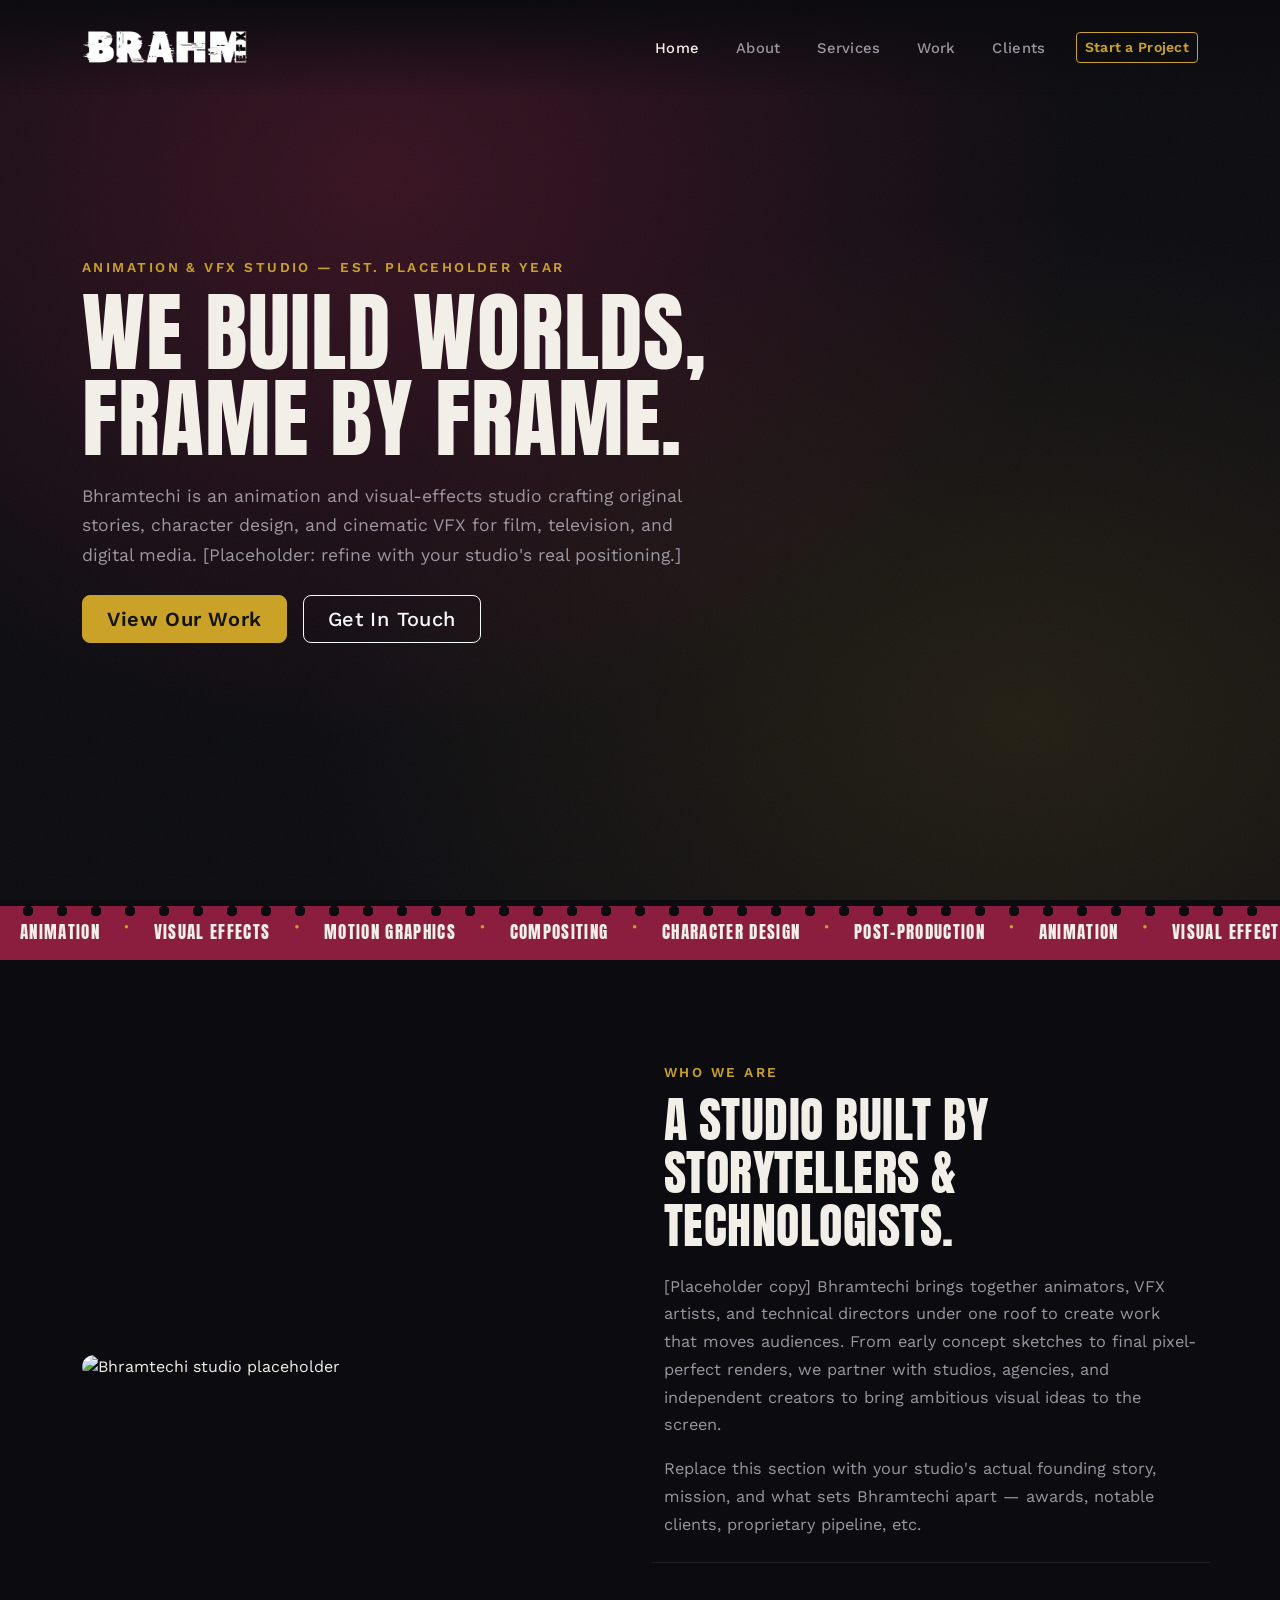
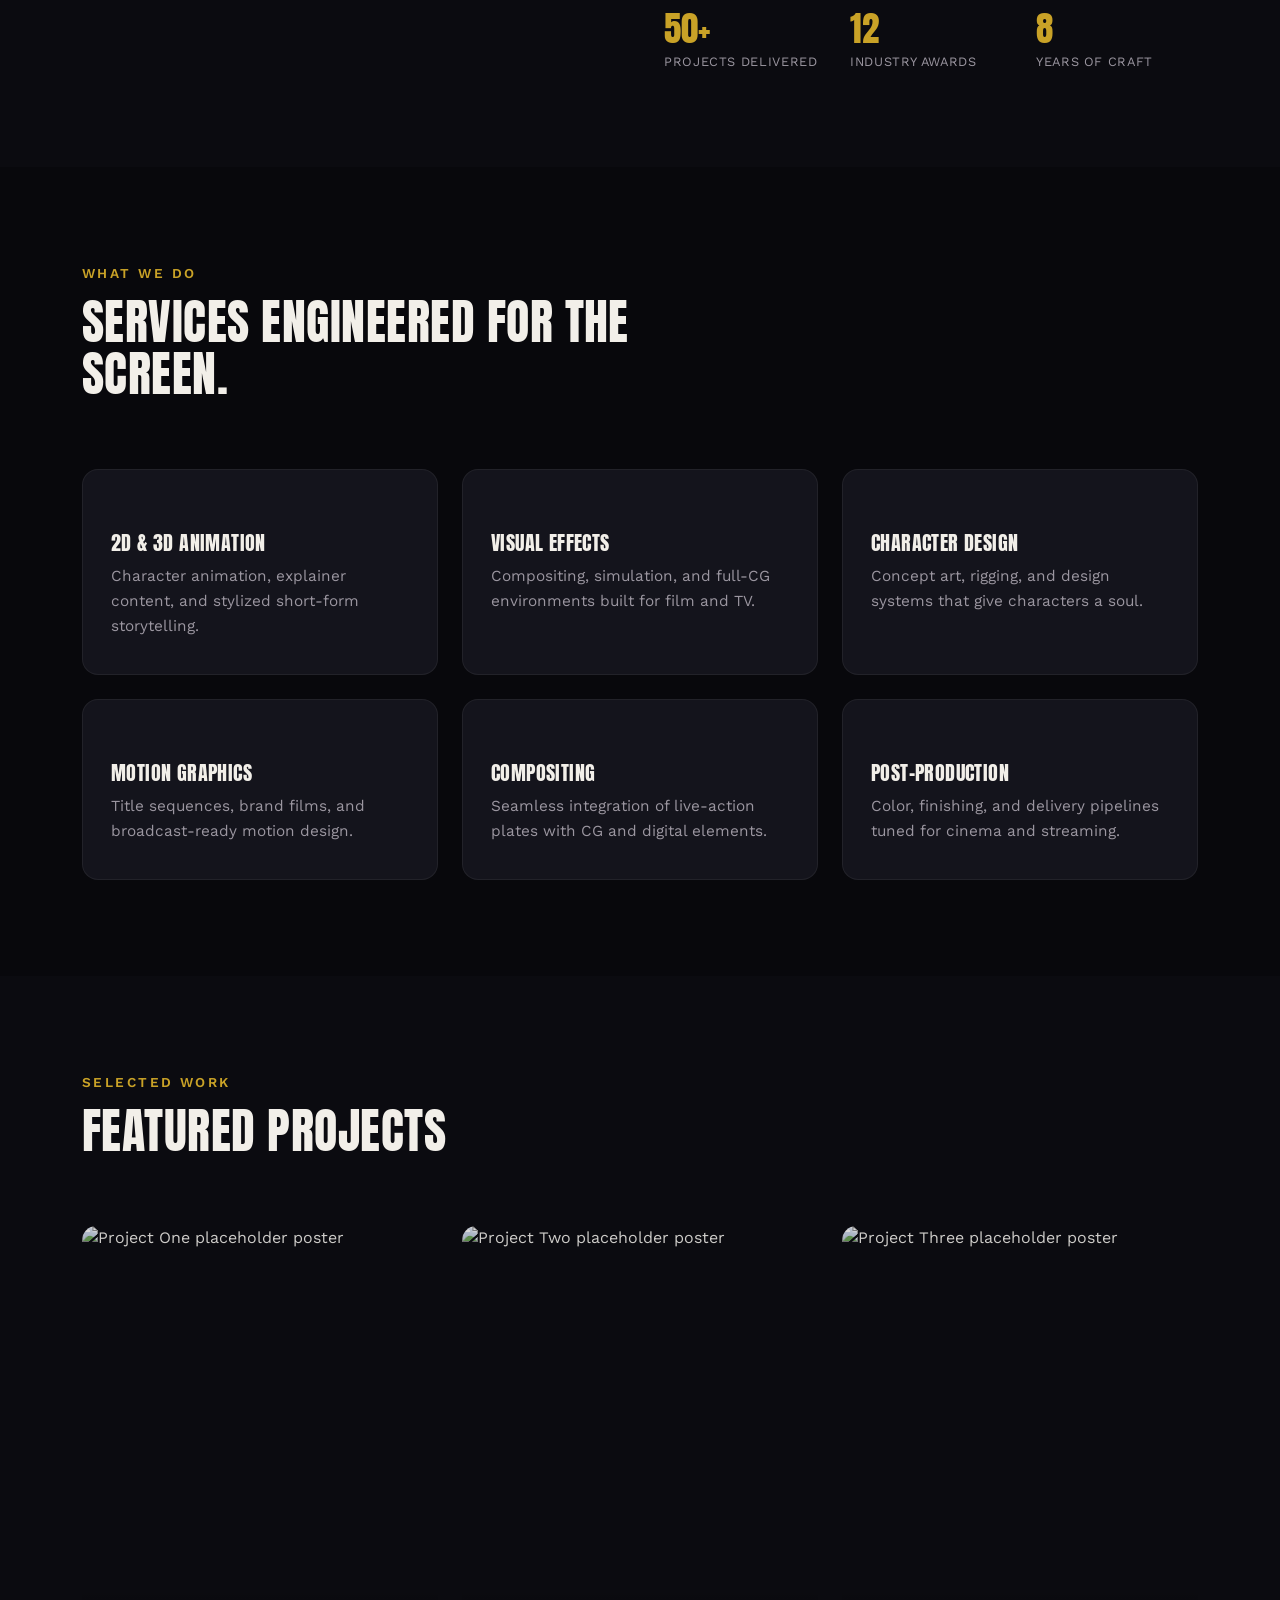
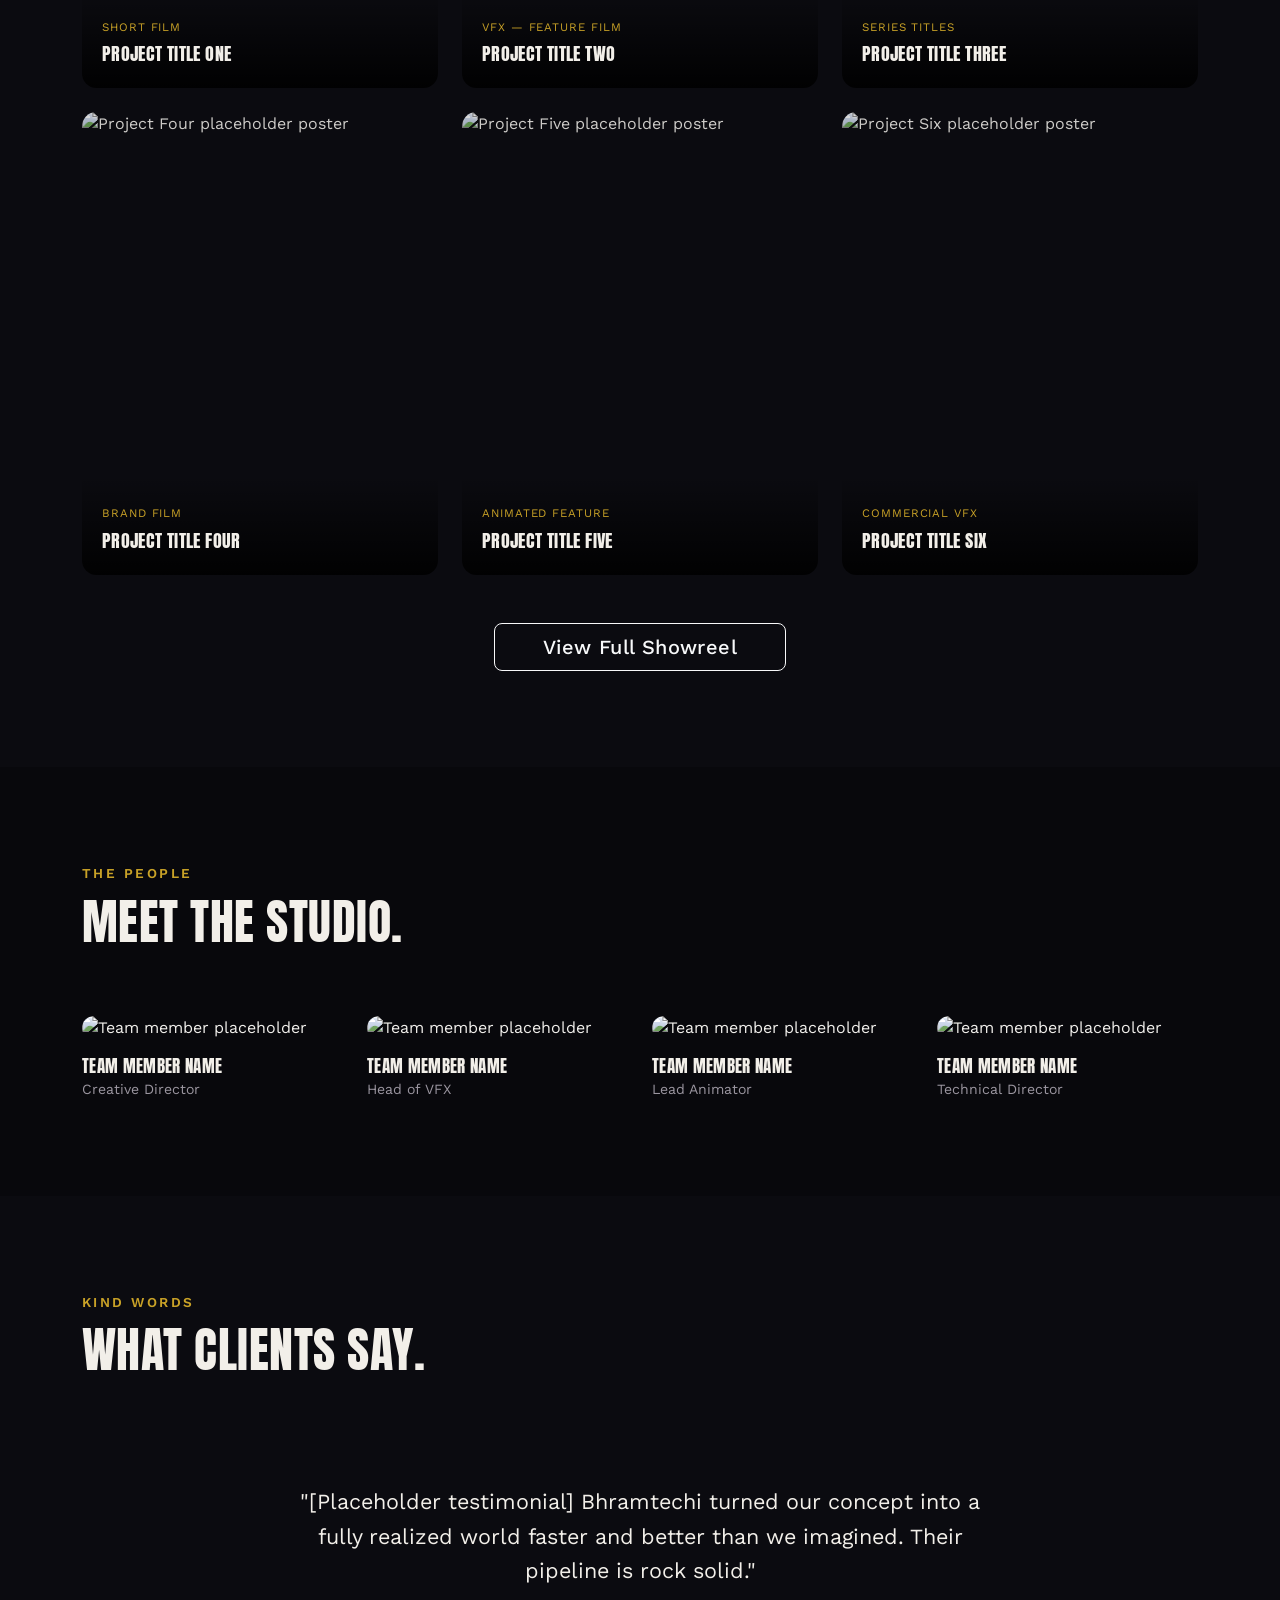
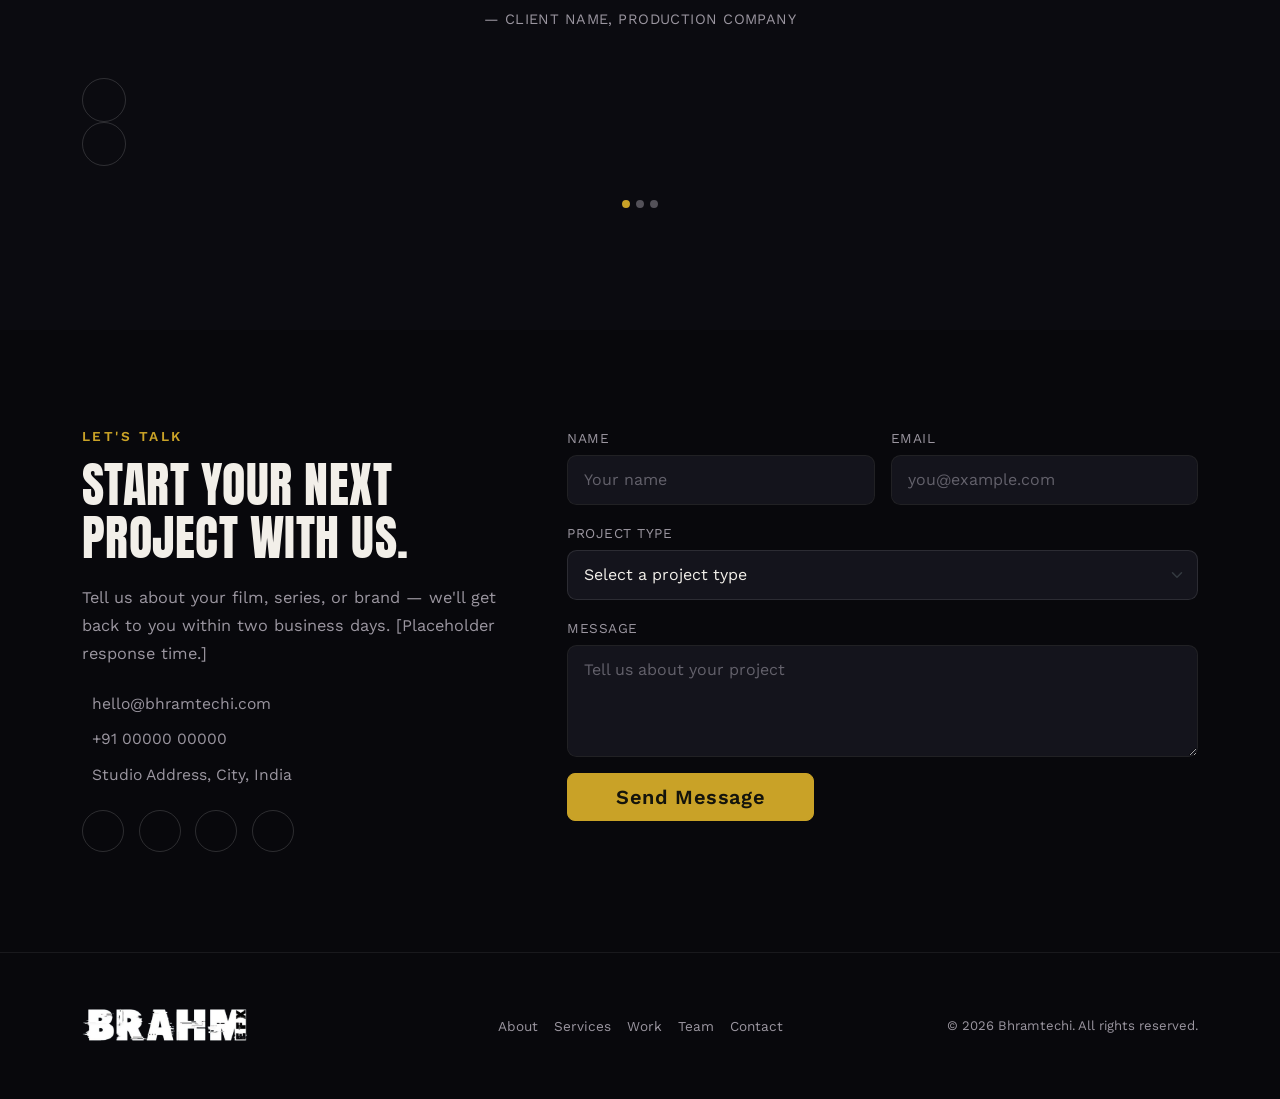
==== index.html @ ed9caf78 "changes" ====
<!DOCTYPE html>
<html lang="en">
<head>
<meta charset="UTF-8">
<meta name="viewport" content="width=device-width, initial-scale=1.0">
<title>Bhramtechi</title>

<!-- Bootstrap 5 -->
<link href="https://cdnjs.cloudflare.com/ajax/libs/bootstrap/5.3.3/css/bootstrap.min.css" rel="stylesheet">
<!-- Bootstrap Icons -->
<link href="https://cdnjs.cloudflare.com/ajax/libs/bootstrap-icons/1.11.3/font/bootstrap-icons.min.css" rel="stylesheet">
<!-- Fonts -->
<link rel="preconnect" href="https://fonts.googleapis.com">
<link href="https://fonts.googleapis.com/css2?family=Anton&family=Work+Sans:wght@300;400;500;600;700&display=swap" rel="stylesheet">

<link rel="stylesheet" href="style.css">
</head>
<body>

<!-- ================= NAVBAR ================= -->
<nav class="navbar navbar-expand-lg navbar-dark fixed-top" id="mainNav">
  <div class="container">
    <a class="navbar-brand" href="#hero">
      <img src="./images/logo.png" alt="Bhramtechi Logo" class="navbar-logo">
    </a>
    <button class="navbar-toggler" type="button" data-bs-toggle="collapse" data-bs-target="#navMenu">
      <span class="navbar-toggler-icon"></span>
    </button>
    <div class="collapse navbar-collapse justify-content-end" id="navMenu">
      <ul class="navbar-nav align-items-lg-center gap-lg-2">
        <li class="nav-item"><a class="nav-link active" href="./index.html">Home</a></li>
        <li class="nav-item"><a class="nav-link" href="./about.html">About</a></li>
        <li class="nav-item"><a class="nav-link" href="#services">Services</a></li>
        <li class="nav-item"><a class="nav-link" href="#portfolio">Work</a></li>
        
        <li class="nav-item"><a class="nav-link" href="#testimonials">Clients</a></li>
        <li class="nav-item"><a class="btn btn-outline-gold btn-sm ms-lg-2" href="#contact">Start a Project</a></li>
      </ul>
    </div>
  </div>
</nav>

<!-- ================= HERO ================= -->
<header id="hero" class="hero d-flex align-items-center">
  <div class="hero-grain"></div>
  <div class="container position-relative">
    <div class="row">
      <div class="col-lg-9">
        <p class="eyebrow">Animation &amp; VFX Studio &mdash; Est. Placeholder Year</p>
        <h1 class="hero-title">WE BUILD WORLDS,<br>FRAME BY FRAME.</h1>
        <p class="hero-sub">
          Bhramtechi is an animation and visual-effects studio crafting original stories,
          character design, and cinematic VFX for film, television, and digital media.
          [Placeholder: refine with your studio's real positioning.]
        </p>
        <div class="d-flex flex-wrap gap-3 mt-4">
          <a href="#portfolio" class="btn btn-gold btn-lg px-4">View Our Work</a>
          <a href="#contact" class="btn btn-outline-light btn-lg px-4">Get In Touch</a>
        </div>
      </div>
    </div>
  </div>
  <a href="#filmstrip" class="scroll-cue" aria-label="Scroll down">
    <i class="bi bi-chevron-down"></i>
  </a>
</header>

<!-- ================= FILM STRIP MARQUEE (signature element) ================= -->
<section id="filmstrip" class="filmstrip">
  <div class="filmstrip-track">
    <span>ANIMATION</span><span class="dot">&#9679;</span>
    <span>VISUAL EFFECTS</span><span class="dot">&#9679;</span>
    <span>MOTION GRAPHICS</span><span class="dot">&#9679;</span>
    <span>COMPOSITING</span><span class="dot">&#9679;</span>
    <span>CHARACTER DESIGN</span><span class="dot">&#9679;</span>
    <span>POST&#8209;PRODUCTION</span><span class="dot">&#9679;</span>
    <span>ANIMATION</span><span class="dot">&#9679;</span>
    <span>VISUAL EFFECTS</span><span class="dot">&#9679;</span>
    <span>MOTION GRAPHICS</span><span class="dot">&#9679;</span>
    <span>COMPOSITING</span><span class="dot">&#9679;</span>
    <span>CHARACTER DESIGN</span><span class="dot">&#9679;</span>
    <span>POST&#8209;PRODUCTION</span><span class="dot">&#9679;</span>
  </div>
</section>

<!-- ================= ABOUT ================= -->
<section id="about" class="section-dark py-5 py-lg-6">
  <div class="container py-5">
    <div class="row align-items-center g-5">
      <div class="col-lg-6">
        <div class="about-frame">
          <img src="https://placehold.co/640x760/14141c/C9A227?text=STUDIO+PLACEHOLDER+IMAGE&font=raleway" class="img-fluid rounded-4" alt="Bhramtechi studio placeholder">
        </div>
      </div>
      <div class="col-lg-6">
        <p class="eyebrow">Who We Are</p>
        <h2 class="section-title">A studio built by storytellers &amp; technologists.</h2>
        <p class="text-body-muted">
          [Placeholder copy] Bhramtechi brings together animators, VFX artists, and technical
          directors under one roof to create work that moves audiences. From early concept
          sketches to final pixel-perfect renders, we partner with studios, agencies, and
          independent creators to bring ambitious visual ideas to the screen.
        </p>
        <p class="text-body-muted">
          Replace this section with your studio's actual founding story, mission, and what
          sets Bhramtechi apart &mdash; awards, notable clients, proprietary pipeline, etc.
        </p>
        <div class="row mt-4 g-4 stat-row">
          <div class="col-4">
            <div class="stat-number">50+</div>
            <div class="stat-label">Projects Delivered</div>
          </div>
          <div class="col-4">
            <div class="stat-number">12</div>
            <div class="stat-label">Industry Awards</div>
          </div>
          <div class="col-4">
            <div class="stat-number">8</div>
            <div class="stat-label">Years of Craft</div>
          </div>
        </div>
      </div>
    </div>
  </div>
</section>

<!-- ================= SERVICES ================= -->
<section id="services" class="section-black py-5 py-lg-6">
  <div class="container py-5">
    <div class="row mb-5">
      <div class="col-lg-7">
        <p class="eyebrow">What We Do</p>
        <h2 class="section-title">Services engineered for the screen.</h2>
      </div>
    </div>
    <div class="row g-4">

      <div class="col-md-6 col-lg-4">
        <div class="service-card">
          <i class="bi bi-camera-reels service-icon"></i>
          <h3>2D &amp; 3D Animation</h3>
          <p>Character animation, explainer content, and stylized short-form storytelling.</p>
        </div>
      </div>

      <div class="col-md-6 col-lg-4">
        <div class="service-card">
          <i class="bi bi-magic service-icon"></i>
          <h3>Visual Effects</h3>
          <p>Compositing, simulation, and full-CG environments built for film and TV.</p>
        </div>
      </div>

      <div class="col-md-6 col-lg-4">
        <div class="service-card">
          <i class="bi bi-vector-pen service-icon"></i>
          <h3>Character Design</h3>
          <p>Concept art, rigging, and design systems that give characters a soul.</p>
        </div>
      </div>

      <div class="col-md-6 col-lg-4">
        <div class="service-card">
          <i class="bi bi-soundwave service-icon"></i>
          <h3>Motion Graphics</h3>
          <p>Title sequences, brand films, and broadcast-ready motion design.</p>
        </div>
      </div>

      <div class="col-md-6 col-lg-4">
        <div class="service-card">
          <i class="bi bi-layers service-icon"></i>
          <h3>Compositing</h3>
          <p>Seamless integration of live-action plates with CG and digital elements.</p>
        </div>
      </div>

      <div class="col-md-6 col-lg-4">
        <div class="service-card">
          <i class="bi bi-film service-icon"></i>
          <h3>Post-Production</h3>
          <p>Color, finishing, and delivery pipelines tuned for cinema and streaming.</p>
        </div>
      </div>

    </div>
  </div>
</section>

<!-- ================= PORTFOLIO ================= -->
<section id="portfolio" class="section-dark py-5 py-lg-6">
  <div class="container py-5">
    <div class="row mb-5">
      <div class="col-lg-7">
        <p class="eyebrow">Selected Work</p>
        <h2 class="section-title">Featured Projects</h2>
      </div>
    </div>
    <div class="row g-4" id="portfolioGrid">

      <div class="col-md-6 col-lg-4">
        <div class="poster-card">
          <img src="https://placehold.co/500x650/1a1a24/F2EFE9?text=PROJECT+ONE" alt="Project One placeholder poster">
          <div class="poster-overlay">
            <span class="poster-tag">Short Film</span>
            <h4>Project Title One</h4>
          </div>
        </div>
      </div>

      <div class="col-md-6 col-lg-4">
        <div class="poster-card">
          <img src="https://placehold.co/500x650/1a1a24/F2EFE9?text=PROJECT+TWO" alt="Project Two placeholder poster">
          <div class="poster-overlay">
            <span class="poster-tag">VFX &mdash; Feature Film</span>
            <h4>Project Title Two</h4>
          </div>
        </div>
      </div>

      <div class="col-md-6 col-lg-4">
        <div class="poster-card">
          <img src="https://placehold.co/500x650/1a1a24/F2EFE9?text=PROJECT+THREE" alt="Project Three placeholder poster">
          <div class="poster-overlay">
            <span class="poster-tag">Series Titles</span>
            <h4>Project Title Three</h4>
          </div>
        </div>
      </div>

      <div class="col-md-6 col-lg-4">
        <div class="poster-card">
          <img src="https://placehold.co/500x650/1a1a24/F2EFE9?text=PROJECT+FOUR" alt="Project Four placeholder poster">
          <div class="poster-overlay">
            <span class="poster-tag">Brand Film</span>
            <h4>Project Title Four</h4>
          </div>
        </div>
      </div>

      <div class="col-md-6 col-lg-4">
        <div class="poster-card">
          <img src="https://placehold.co/500x650/1a1a24/F2EFE9?text=PROJECT+FIVE" alt="Project Five placeholder poster">
          <div class="poster-overlay">
            <span class="poster-tag">Animated Feature</span>
            <h4>Project Title Five</h4>
          </div>
        </div>
      </div>

      <div class="col-md-6 col-lg-4">
        <div class="poster-card">
          <img src="https://placehold.co/500x650/1a1a24/F2EFE9?text=PROJECT+SIX" alt="Project Six placeholder poster">
          <div class="poster-overlay">
            <span class="poster-tag">Commercial VFX</span>
            <h4>Project Title Six</h4>
          </div>
        </div>
      </div>

    </div>
    <div class="text-center mt-5">
      <a href="#" class="btn btn-outline-light btn-lg px-5">View Full Showreel</a>
    </div>
  </div>
</section>

<!-- ================= TEAM ================= -->
<section id="team" class="section-black py-5 py-lg-6">
  <div class="container py-5">
    <div class="row mb-5">
      <div class="col-lg-7">
        <p class="eyebrow">The People</p>
        <h2 class="section-title">Meet the studio.</h2>
      </div>
    </div>
    <div class="row g-4">

      <div class="col-6 col-lg-3">
        <div class="team-card">
          <img src="https://placehold.co/400x480/14141c/9B96A0?text=PHOTO" alt="Team member placeholder">
          <h5>Team Member Name</h5>
          <p>Creative Director</p>
        </div>
      </div>

      <div class="col-6 col-lg-3">
        <div class="team-card">
          <img src="https://placehold.co/400x480/14141c/9B96A0?text=PHOTO" alt="Team member placeholder">
          <h5>Team Member Name</h5>
          <p>Head of VFX</p>
        </div>
      </div>

      <div class="col-6 col-lg-3">
        <div class="team-card">
          <img src="https://placehold.co/400x480/14141c/9B96A0?text=PHOTO" alt="Team member placeholder">
          <h5>Team Member Name</h5>
          <p>Lead Animator</p>
        </div>
      </div>

      <div class="col-6 col-lg-3">
        <div class="team-card">
          <img src="https://placehold.co/400x480/14141c/9B96A0?text=PHOTO" alt="Team member placeholder">
          <h5>Team Member Name</h5>
          <p>Technical Director</p>
        </div>
      </div>

    </div>
  </div>
</section>

<!-- ================= TESTIMONIALS ================= -->
<section id="testimonials" class="section-dark py-5 py-lg-6">
  <div class="container py-5">
    <div class="row mb-5">
      <div class="col-lg-7">
        <p class="eyebrow">Kind Words</p>
        <h2 class="section-title">What clients say.</h2>
      </div>
    </div>

    <div id="testimonialCarousel" class="carousel slide" data-bs-ride="carousel">
      <div class="carousel-inner">

        <div class="carousel-item active">
          <div class="testimonial-slide">
            <i class="bi bi-quote quote-icon"></i>
            <p class="testimonial-quote">
              "[Placeholder testimonial] Bhramtechi turned our concept into a fully realized
              world faster and better than we imagined. Their pipeline is rock solid."
            </p>
            <p class="testimonial-author">&mdash; Client Name, Production Company</p>
          </div>
        </div>

        <div class="carousel-item">
          <div class="testimonial-slide">
            <i class="bi bi-quote quote-icon"></i>
            <p class="testimonial-quote">
              "[Placeholder testimonial] The VFX work delivered by the team elevated our
              feature beyond what we thought was possible on our timeline."
            </p>
            <p class="testimonial-author">&mdash; Client Name, Studio</p>
          </div>
        </div>

        <div class="carousel-item">
          <div class="testimonial-slide">
            <i class="bi bi-quote quote-icon"></i>
            <p class="testimonial-quote">
              "[Placeholder testimonial] Professional, collaborative, and endlessly creative.
              We'll be back for every project going forward."
            </p>
            <p class="testimonial-author">&mdash; Client Name, Brand</p>
          </div>
        </div>

      </div>
      <button class="carousel-control-prev" type="button" data-bs-target="#testimonialCarousel" data-bs-slide="prev">
        <span class="carousel-arrow"><i class="bi bi-arrow-left"></i></span>
      </button>
      <button class="carousel-control-next" type="button" data-bs-target="#testimonialCarousel" data-bs-slide="next">
        <span class="carousel-arrow"><i class="bi bi-arrow-right"></i></span>
      </button>
      <div class="carousel-indicators position-static mt-4">
        <button type="button" data-bs-target="#testimonialCarousel" data-bs-slide-to="0" class="active"></button>
        <button type="button" data-bs-target="#testimonialCarousel" data-bs-slide-to="1"></button>
        <button type="button" data-bs-target="#testimonialCarousel" data-bs-slide-to="2"></button>
      </div>
    </div>

  </div>
</section>

<!-- ================= CONTACT ================= -->
<section id="contact" class="section-black py-5 py-lg-6">
  <div class="container py-5">
    <div class="row g-5">
      <div class="col-lg-5">
        <p class="eyebrow">Let's Talk</p>
        <h2 class="section-title">Start your next project with us.</h2>
        <p class="text-body-muted mb-4">
          Tell us about your film, series, or brand &mdash; we'll get back to you within
          two business days. [Placeholder response time.]
        </p>
        <ul class="list-unstyled contact-info">
          <li><i class="bi bi-envelope"></i> hello@bhramtechi.com</li>
          <li><i class="bi bi-telephone"></i> +91 00000 00000</li>
          <li><i class="bi bi-geo-alt"></i> Studio Address, City, India</li>
        </ul>
        <div class="social-links mt-4">
          <a href="#"><i class="bi bi-instagram"></i></a>
          <a href="#"><i class="bi bi-linkedin"></i></a>
          <a href="#"><i class="bi bi-youtube"></i></a>
          <a href="#"><i class="bi bi-behance"></i></a>
        </div>
      </div>
      <div class="col-lg-7">
        <form class="contact-form" id="contactForm" novalidate>
          <div class="row g-3">
            <div class="col-md-6">
              <label class="form-label" for="name">Name</label>
              <input type="text" class="form-control" id="name" placeholder="Your name" required>
            </div>
            <div class="col-md-6">
              <label class="form-label" for="email">Email</label>
              <input type="email" class="form-control" id="email" placeholder="you@example.com" required>
            </div>
            <div class="col-12">
              <label class="form-label" for="projectType">Project Type</label>
              <select class="form-select" id="projectType">
                <option value="Select a project type">Select a project type</option>
                <option>Animation</option>
                <option>Visual Effects</option>
                <option>Motion Graphics</option>
                <option>Other</option>
              </select>
            </div>
            <div class="col-12">
              <label class="form-label" for="message">Message</label>
              <textarea class="form-control" id="message" rows="5" placeholder="Tell us about your project" required></textarea>
            </div>
            <div class="col-12">
              <button type="submit" class="btn btn-gold btn-lg px-5">Send Message</button>
              <p class="form-status mt-3 mb-0" id="formStatus"></p>
            </div>
          </div>
        </form>
      </div>
    </div>
  </div>
</section>

<!-- ================= FOOTER ================= -->
<footer class="footer py-5">
  <div class="container">
    <div class="row gy-4 align-items-center">
      <div class="col-lg-4">
        <a class="navbar-brand" href="#hero">
      <img src="./images/logo.png" alt="Bhramtechi Logo" class="navbar-logo">
    </a>
      </div>
      <div class="col-lg-4">
        <ul class="footer-nav list-unstyled d-flex flex-wrap gap-3 justify-content-lg-center mb-0">
          <li><a href="#about">About</a></li>
          <li><a href="#services">Services</a></li>
          <li><a href="#portfolio">Work</a></li>
          <li><a href="#team">Team</a></li>
          <li><a href="#contact">Contact</a></li>
        </ul>
      </div>
      <div class="col-lg-4 text-lg-end">
        <p class="mb-0 footer-copy">&copy; <span id="year"></span> Bhramtechi. All rights reserved.</p>
      </div>
    </div>
  </div>
</footer>

<script src="https://cdnjs.cloudflare.com/ajax/libs/bootstrap/5.3.3/js/bootstrap.bundle.min.js"></script>
<script src="script.js"></script>
</body>
</html>
---- style.css ----
/* =========================================================
   BHRAMTECHI — Animation & VFX Studio
   Cinematic dark theme, inspired by film-industry poster aesthetics
   ========================================================= */

:root {
  --bg-black:      #0B0B10;
  --bg-panel:      #14141C;
  --bg-panel-alt:  #1A1A24;
  --gold:          #C9A227;
  --crimson:       #8B1E3F;
  --text-primary:  #F2EFE9;
  --text-muted:    #9B96A0;
  --font-display:  'Anton', sans-serif;
  --font-body:     'Work Sans', sans-serif;
}

* { box-sizing: border-box; }

html { scroll-behavior: smooth; }

body {
  background-color: var(--bg-black);
  color: var(--text-primary);
  font-family: var(--font-body);
  font-weight: 400;
  overflow-x: hidden;
}

a { text-decoration: none; }

.eyebrow {
  font-family: var(--font-body);
  font-weight: 600;
  letter-spacing: 0.18em;
  text-transform: uppercase;
  font-size: 0.8rem;
  color: var(--gold);
  margin-bottom: 0.75rem;
}

.section-title {
  font-family: var(--font-display);
  font-weight: 400;
  letter-spacing: 0.01em;
  font-size: clamp(2rem, 4vw, 3rem);
  line-height: 1.1;
  margin-bottom: 1.25rem;
  text-transform: uppercase;
}

.text-body-muted {
  color: var(--text-muted);
  font-size: 1.02rem;
  line-height: 1.7;
}

.section-dark  { background-color: var(--bg-black); }
.section-black { background-color: #08080C; }

/* ================= NAVBAR ================= */
#mainNav {
  background: linear-gradient(to bottom, rgba(11,11,16,0.95), rgba(11,11,16,0));
  transition: background-color 0.3s ease, box-shadow 0.3s ease;
  padding-top: 1.1rem;
  padding-bottom: 1.1rem;
}
#mainNav.scrolled {
  background-color: rgba(11,11,16,0.92);
  backdrop-filter: blur(8px);
  box-shadow: 0 1px 0 rgba(255,255,255,0.06);
  padding-top: 0.7rem;
  padding-bottom: 0.7rem;
}
.navbar-logo{
  height: 50px;
  width: auto;
}
.navbar-brand {
  font-family: var(--font-display);
  font-size: 1.5rem;
  letter-spacing: 0.03em;
  color: var(--text-primary) !important;
}
.brand-accent { color: var(--gold); }
.nav-link {
  color: var(--text-muted) !important;
  font-weight: 500;
  font-size: 0.92rem;
  letter-spacing: 0.02em;
  padding: 0.5rem 0.9rem !important;
  transition: color 0.2s ease;
}
.nav-link:hover { color: var(--text-primary) !important; }

.btn-gold {
  background-color: var(--gold);
  border-color: var(--gold);
  color: #14140C;
  font-weight: 600;
  letter-spacing: 0.03em;
}
.btn-gold:hover {
  background-color: #DCB53D;
  border-color: #DCB53D;
  color: #14140C;
}
.btn-outline-gold {
  border: 1px solid var(--gold);
  color: var(--gold);
  font-weight: 600;
  letter-spacing: 0.02em;
}
.btn-outline-gold:hover { background-color: var(--gold); color: #14140C; }
.btn-outline-light { border-width: 1px; letter-spacing: 0.02em; font-weight: 500; }

/* ================= HERO ================= */
.hero {
  position: relative;
  min-height: 100vh;
  background:
    radial-gradient(ellipse at 30% 20%, rgba(139,30,63,0.35), transparent 55%),
    radial-gradient(ellipse at 80% 80%, rgba(201,162,39,0.12), transparent 50%),
    var(--bg-black);
}

.hero-grain {
  position: absolute;
  inset: 0;
  pointer-events: none;
  opacity: 0.05;
  background-image: url("data:image/svg+xml,%3Csvg xmlns='http://www.w3.org/2000/svg' width='120' height='120'%3E%3Cfilter id='n'%3E%3CfeTurbulence type='fractalNoise' baseFrequency='0.9' numOctaves='2' stitchTiles='stitch'/%3E%3C/filter%3E%3Crect width='100%25' height='100%25' filter='url(%23n)'/%3E%3C/svg%3E");
}

.eyebrow {
  font-size: 0.85rem;
}

.hero-title {
  font-family: var(--font-display);
  font-size: clamp(2.6rem, 7vw, 5.5rem);
  line-height: 0.98;
  letter-spacing: 0.01em;
  margin: 0.5rem 0 1.25rem;
  text-transform: uppercase;
}

.hero-sub {
  max-width: 620px;
  font-size: 1.1rem;
  color: var(--text-muted);
  line-height: 1.7;
}

.scroll-cue {
  position: absolute;
  bottom: 2rem;
  left: 50%;
  transform: translateX(-50%);
  color: var(--text-muted);
  font-size: 1.4rem;
  animation: bob 2.2s ease-in-out infinite;
}
@keyframes bob {
  0%, 100% { transform: translate(-50%, 0); }
  50%      { transform: translate(-50%, 8px); }
}

/* ================= FILM STRIP MARQUEE (signature element) ================= */
.filmstrip {
  background-color: var(--crimson);
  border-top: 6px solid var(--bg-black);
  border-bottom: 6px solid var(--bg-black);
  overflow: hidden;
  position: relative;
}
.filmstrip::before,
.filmstrip::after {
  content: "";
  position: absolute;
  top: 0; bottom: 0;
  width: 100%;
  background-image: radial-gradient(circle, var(--bg-black) 5px, transparent 5.5px);
  background-size: 34px 100%;
  background-position: center;
  opacity: 0.9;
  pointer-events: none;
}
.filmstrip::before { top: 0; height: 10px; }
.filmstrip::after { bottom: 0; height: 10px; }

.filmstrip-track {
  display: flex;
  width: max-content;
  white-space: nowrap;
  animation: scrollstrip 28s linear infinite;
  padding: 0.9rem 0;
}
.filmstrip-track span {
  font-family: var(--font-display);
  font-size: 1.05rem;
  letter-spacing: 0.08em;
  color: var(--text-primary);
  margin: 0 1.25rem;
  text-transform: uppercase;
}
.filmstrip-track .dot { color: var(--gold); font-size: 0.5rem; vertical-align: middle; margin: 0 0.25rem; }

@keyframes scrollstrip {
  from { transform: translateX(0); }
  to   { transform: translateX(-50%); }
}

@media (prefers-reduced-motion: reduce) {
  .filmstrip-track { animation: none; }
  .scroll-cue { animation: none; }
}

/* ================= ABOUT ================= */
.about-frame {
  position: relative;
}
.about-frame::after {
  content: "";
  position: absolute;
  inset: -14px;
  border: 1px solid rgba(201,162,39,0.4);
  border-radius: 1.5rem;
  z-index: -1;
}
.stat-row { border-top: 1px solid rgba(255,255,255,0.08); padding-top: 1.5rem; }
.stat-number {
  font-family: var(--font-display);
  font-size: 2.2rem;
  color: var(--gold);
  line-height: 1;
}
.stat-label {
  font-size: 0.8rem;
  color: var(--text-muted);
  text-transform: uppercase;
  letter-spacing: 0.05em;
  margin-top: 0.35rem;
}

/* ================= SERVICES ================= */
.service-card {
  background-color: var(--bg-panel);
  border: 1px solid rgba(255,255,255,0.06);
  border-radius: 1rem;
  padding: 2.25rem 1.75rem;
  height: 100%;
  transition: transform 0.25s ease, border-color 0.25s ease, background-color 0.25s ease;
}
.service-card:hover {
  transform: translateY(-6px);
  border-color: rgba(201,162,39,0.45);
  background-color: #17171F;
}
.service-icon {
  font-size: 1.9rem;
  color: var(--gold);
  margin-bottom: 1.1rem;
  display: inline-block;
}
.service-card h3 {
  font-family: var(--font-display);
  font-size: 1.25rem;
  text-transform: uppercase;
  letter-spacing: 0.02em;
  margin-bottom: 0.6rem;
}
.service-card p {
  color: var(--text-muted);
  font-size: 0.96rem;
  line-height: 1.6;
  margin-bottom: 0;
}

/* ================= PORTFOLIO ================= */
.poster-card {
  position: relative;
  overflow: hidden;
  border-radius: 0.9rem;
  aspect-ratio: 5 / 6.5;
}
.poster-card img {
  width: 100%;
  height: 100%;
  object-fit: cover;
  display: block;
  transition: transform 0.5s ease, filter 0.5s ease;
  filter: grayscale(35%) brightness(0.85);
}
.poster-card:hover img {
  transform: scale(1.06);
  filter: grayscale(0%) brightness(1);
}
.poster-overlay {
  position: absolute;
  left: 0; right: 0; bottom: 0;
  padding: 1.5rem 1.25rem;
  background: linear-gradient(to top, rgba(0,0,0,0.9), transparent);
}
.poster-tag {
  display: inline-block;
  font-size: 0.72rem;
  letter-spacing: 0.08em;
  text-transform: uppercase;
  color: var(--gold);
  margin-bottom: 0.4rem;
}
.poster-overlay h4 {
  font-family: var(--font-display);
  font-size: 1.15rem;
  text-transform: uppercase;
  margin: 0;
  letter-spacing: 0.02em;
}

/* ================= TEAM ================= */
.team-card img {
  width: 100%;
  aspect-ratio: 5/6;
  object-fit: cover;
  border-radius: 0.9rem;
  margin-bottom: 1rem;
  filter: grayscale(40%);
  transition: filter 0.3s ease;
}
.team-card:hover img { filter: grayscale(0%); }
.team-card h5 {
  font-family: var(--font-display);
  font-size: 1.05rem;
  text-transform: uppercase;
  margin-bottom: 0.15rem;
  letter-spacing: 0.02em;
}
.team-card p {
  color: var(--text-muted);
  font-size: 0.88rem;
  margin-bottom: 0;
}

/* ================= TESTIMONIALS ================= */
.testimonial-slide {
  max-width: 760px;
  margin: 0 auto;
  text-align: center;
  padding: 1rem 1rem 2rem;
}
.quote-icon {
  font-size: 2.2rem;
  color: var(--gold);
  margin-bottom: 1rem;
  display: inline-block;
}
.testimonial-quote {
  font-size: 1.35rem;
  line-height: 1.6;
  color: var(--text-primary);
  font-weight: 400;
}
.testimonial-author {
  color: var(--text-muted);
  font-size: 0.9rem;
  letter-spacing: 0.03em;
  text-transform: uppercase;
  margin-top: 1.25rem;
}
.carousel-control-prev, .carousel-control-next {
  position: relative;
  width: auto;
  opacity: 1;
}
.carousel-arrow {
  display: inline-flex;
  align-items: center;
  justify-content: center;
  width: 44px;
  height: 44px;
  border-radius: 50%;
  border: 1px solid rgba(255,255,255,0.15);
  color: var(--text-primary);
}
.carousel-indicators [data-bs-target] {
  background-color: var(--text-muted);
  width: 8px;
  height: 8px;
  border-radius: 50%;
  opacity: 0.5;
}
.carousel-indicators .active { background-color: var(--gold); opacity: 1; }

/* ================= CONTACT ================= */
.contact-info li {
  color: var(--text-muted);
  margin-bottom: 0.75rem;
  font-size: 0.98rem;
}
.contact-info i { color: var(--gold); margin-right: 0.6rem; width: 1.1rem; }

.social-links a {
  display: inline-flex;
  align-items: center;
  justify-content: center;
  width: 42px;
  height: 42px;
  border-radius: 50%;
  border: 1px solid rgba(255,255,255,0.15);
  color: var(--text-primary);
  margin-right: 0.6rem;
  transition: background-color 0.2s ease, border-color 0.2s ease;
}
.social-links a:hover { background-color: var(--gold); border-color: var(--gold); color: #14140C; }

.contact-form .form-label {
  color: var(--text-muted);
  font-size: 0.85rem;
  text-transform: uppercase;
  letter-spacing: 0.04em;
  margin-bottom: 0.4rem;
}
.contact-form .form-control,
.contact-form .form-select {
  background-color: var(--bg-panel);
  border: 1px solid rgba(255,255,255,0.1);
  color: var(--text-primary);
  padding: 0.75rem 1rem;
  border-radius: 0.6rem;
}
#message.form-control{
  height: 7rem !important;
}
.contact-form .form-control::placeholder { color: #63616B; }
.contact-form .form-control:focus,
.contact-form .form-select:focus {
  background-color: var(--bg-panel);
  border-color: var(--gold);
  color: var(--text-primary);
  box-shadow: 0 0 0 0.2rem rgba(201,162,39,0.15);
}
.form-status { color: var(--gold); font-size: 0.9rem; min-height: 1.2rem; }

/* ================= FOOTER ================= */
.footer {
  background-color: #08080C;
  border-top: 1px solid rgba(255,255,255,0.07);
}
.footer-tagline {
  color: var(--text-muted);
  font-size: 0.85rem;
  margin-top: 0.5rem;
}
.footer-nav a {
  color: var(--text-muted);
  font-size: 0.85rem;
  transition: color 0.2s ease;
}
.footer-nav a:hover { color: var(--gold); }
.footer-copy {
  color: var(--text-muted);
  font-size: 0.82rem;
}

/* ================= RESPONSIVE ================= */
@media (max-width: 991.98px) {
  #mainNav { background-color: rgba(11,11,16,0.96); }
  .navbar-collapse { padding-top: 1rem; }
}

/* Focus visibility for accessibility */
a:focus-visible, button:focus-visible, input:focus-visible, textarea:focus-visible, select:focus-visible {
  outline: 2px solid var(--gold);
  outline-offset: 2px;
}

/* =========================================================
   INTERIOR PAGES (About, Services, Work, Team, Contact...)
   Shared across every page beyond index.html
   ========================================================= */

.nav-link.active { color: var(--text-primary) !important; }

.interior-hero {
  position: relative;
  padding-top: 9.5rem;
  padding-bottom: 4rem;
  background:
    radial-gradient(ellipse at 20% 0%, rgba(139,30,63,0.32), transparent 55%),
    radial-gradient(ellipse at 90% 10%, rgba(201,162,39,0.10), transparent 55%),
    var(--bg-black);
}

.breadcrumb-trail {
  font-size: 0.78rem;
  letter-spacing: 0.05em;
  text-transform: uppercase;
  color: var(--text-muted);
  margin-bottom: 1.1rem;
}
.breadcrumb-trail a { color: var(--text-muted); }
.breadcrumb-trail a:hover { color: var(--gold); }

/* ---- Timeline (About page milestones) ---- */
.timeline {
  position: relative;
  padding-left: 2.4rem;
  border-left: 1px solid rgba(255,255,255,0.1);
}
.timeline-item { position: relative; padding-bottom: 2.6rem; }
.timeline-item:last-child { padding-bottom: 0; }
.timeline-item::before {
  content: "";
  position: absolute;
  left: -2.53rem;
  top: 0.3rem;
  width: 10px;
  height: 10px;
  border-radius: 50%;
  background: var(--gold);
  box-shadow: 0 0 0 4px rgba(201,162,39,0.15);
}
.timeline-year {
  font-family: var(--font-display);
  color: var(--gold);
  font-size: 1.2rem;
  letter-spacing: 0.02em;
}
.timeline-item h4 {
  font-family: var(--font-display);
  font-size: 1.05rem;
  text-transform: uppercase;
  letter-spacing: 0.02em;
  margin: 0.3rem 0 0.4rem;
}
.timeline-item p {
  color: var(--text-muted);
  font-size: 0.92rem;
  margin: 0;
  max-width: 520px;
}

/* ---- CTA band (used to link one page to the next) ---- */
.cta-band {
  background:
    radial-gradient(60% 140% at 100% 0%, rgba(139,30,63,0.3), transparent 60%),
    var(--bg-panel);
  border-top: 1px solid rgba(255,255,255,0.07);
  border-bottom: 1px solid rgba(255,255,255,0.07);
}

/* ---- Stat band (About page — full-width horizontal stat strip) ---- */
.stat-band { border-top: 1px solid rgba(255,255,255,0.08); }
.stat-band-item {
  text-align: center;
  padding: 2.2rem 1rem;
  border-left: 1px solid rgba(255,255,255,0.08);
}
.stat-band-item:first-child { border-left: none; }

/* ---- Value list (About page — editorial numbered rows) ---- */
.value-list { border-bottom: 1px solid rgba(255,255,255,0.08); }
.value-row {
  border-top: 1px solid rgba(255,255,255,0.08);
  padding: 1.9rem 0;
  transition: background-color 0.2s ease;
}
.value-row:hover { background-color: rgba(255,255,255,0.02); }
.value-index {
  font-family: var(--font-display);
  font-size: 1.6rem;
  color: var(--gold);
}
.value-title {
  font-family: var(--font-display);
  font-size: 1.15rem;
  text-transform: uppercase;
  letter-spacing: 0.02em;
  margin: 0;
}
.value-desc {
  color: var(--text-muted);
  font-size: 0.95rem;
  margin: 0;
}

/* =========================================================
   ABOUT PAGE — EDITORIAL LAYOUT
   Deliberately different structure from index.html's
   image+card sections: masthead, manifesto, stat strip,
   numbered value rows, alternating timeline.
   ========================================================= */

/* ---- Masthead hero ---- */
.about-masthead {
  position: relative;
  padding-top: 9.5rem;
  padding-bottom: 3rem;
  background:
    radial-gradient(ellipse at 15% 0%, rgba(139,30,63,0.3), transparent 55%),
    var(--bg-black);
}
.masthead-meta {
  border-top: 1px solid rgba(255,255,255,0.1);
  margin-top: 3rem;
  padding-top: 1.6rem;
}
.masthead-meta dt {
  font-size: 0.72rem;
  text-transform: uppercase;
  letter-spacing: 0.08em;
  color: var(--text-muted);
  margin-bottom: 0.35rem;
}
.masthead-meta dd {
  font-family: var(--font-display);
  font-size: 1.05rem;
  letter-spacing: 0.01em;
  text-transform: uppercase;
  color: var(--text-primary);
  margin-bottom: 0;
}

/* ---- Manifesto: full-bleed typographic statement ---- */
.manifesto {
  position: relative;
  overflow: hidden;
  padding: 6.5rem 0;
  text-align: center;
  background: var(--bg-black);
}
.manifesto::before {
  content: "";
  position: absolute;
  inset: 0;
  background: radial-gradient(ellipse at 50% 40%, rgba(139,30,63,0.28), transparent 60%);
  pointer-events: none;
}
.manifesto-text {
  position: relative;
  font-family: var(--font-display);
  font-size: clamp(2.1rem, 5.6vw, 4.2rem);
  line-height: 1.08;
  text-transform: uppercase;
  max-width: 920px;
  margin: 0 auto;
}
.manifesto-text .accent { color: var(--gold); }

/* ---- Stat strip: horizontal band with dividers ---- */
.stat-strip {
  background: var(--bg-panel);
  border-top: 1px solid rgba(255,255,255,0.07);
  border-bottom: 1px solid rgba(255,255,255,0.07);
}
.stat-strip .stat-block {
  padding: 3rem 1rem;
  text-align: center;
  border-left: 1px solid rgba(255,255,255,0.08);
}
.stat-strip .col:first-child .stat-block { border-left: none; }
.stat-number-lg {
  font-family: var(--font-display);
  font-size: 3rem;
  color: var(--gold);
  line-height: 1;
}
@media (max-width: 767.98px) {
  .stat-strip .stat-block { border-left: none; border-top: 1px solid rgba(255,255,255,0.08); }
  .stat-strip .col:first-child .stat-block { border-top: none; }
}

/* ---- Values as a numbered editorial list, not cards ---- */
.value-row {
  border-top: 1px solid rgba(255,255,255,0.08);
  padding: 2.2rem 0;
}
.value-row:last-child { border-bottom: 1px solid rgba(255,255,255,0.08); }
.value-index {
  font-family: var(--font-display);
  font-size: 1.6rem;
  color: rgba(201,162,39,0.5);
}
.value-row h3 {
  font-family: var(--font-display);
  text-transform: uppercase;
  font-size: 1.35rem;
  letter-spacing: 0.02em;
  margin: 0;
}
.value-row p {
  color: var(--text-muted);
  margin: 0;
  max-width: 460px;
}

/* ---- Alternating (zigzag) timeline ---- */
.timeline-alt { position: relative; padding: 1rem 0; }
.timeline-alt::before {
  content: "";
  position: absolute;
  left: 50%;
  top: 0;
  bottom: 0;
  width: 1px;
  background: rgba(255,255,255,0.1);
  transform: translateX(-50%);
}
.timeline-alt-item {
  position: relative;
  width: 50%;
  padding: 0 3rem 3.5rem;
}
.timeline-alt-item:nth-child(odd) { margin-right: 50%; text-align: right; }
.timeline-alt-item:nth-child(even) { margin-left: 50%; text-align: left; }
.timeline-alt-item::before {
  content: "";
  position: absolute;
  top: 0.3rem;
  width: 12px;
  height: 12px;
  border-radius: 50%;
  background: var(--gold);
  box-shadow: 0 0 0 4px rgba(201,162,39,0.15);
}
.timeline-alt-item:nth-child(odd)::before { right: -6px; }
.timeline-alt-item:nth-child(even)::before { left: -6px; }
@media (max-width: 767.98px) {
  .timeline-alt::before { left: 6px; }
  .timeline-alt-item,
  .timeline-alt-item:nth-child(odd),
  .timeline-alt-item:nth-child(even) {
    width: 100%;
    margin-left: 0;
    margin-right: 0;
    text-align: left;
    padding: 0 0 2.6rem 2.4rem;
  }
  .timeline-alt-item:nth-child(odd)::before,
  .timeline-alt-item:nth-child(even)::before { left: 0; right: auto; }
}

/* ---- Founder quote: large typographic pull-quote ---- */
.founder-quote { text-align: center; max-width: 820px; margin: 0 auto; }
.founder-quote i { font-size: 2.2rem; color: var(--gold); margin-bottom: 1rem; display: inline-block; }
.founder-quote p {
  font-family: var(--font-display);
  font-size: clamp(1.5rem, 3vw, 2.2rem);
  text-transform: none;
  line-height: 1.3;
  color: var(--text-primary);
}
.founder-quote .author {
  margin-top: 1.5rem;
  color: var(--text-muted);
  font-size: 0.88rem;
  text-transform: uppercase;
  letter-spacing: 0.05em;
}
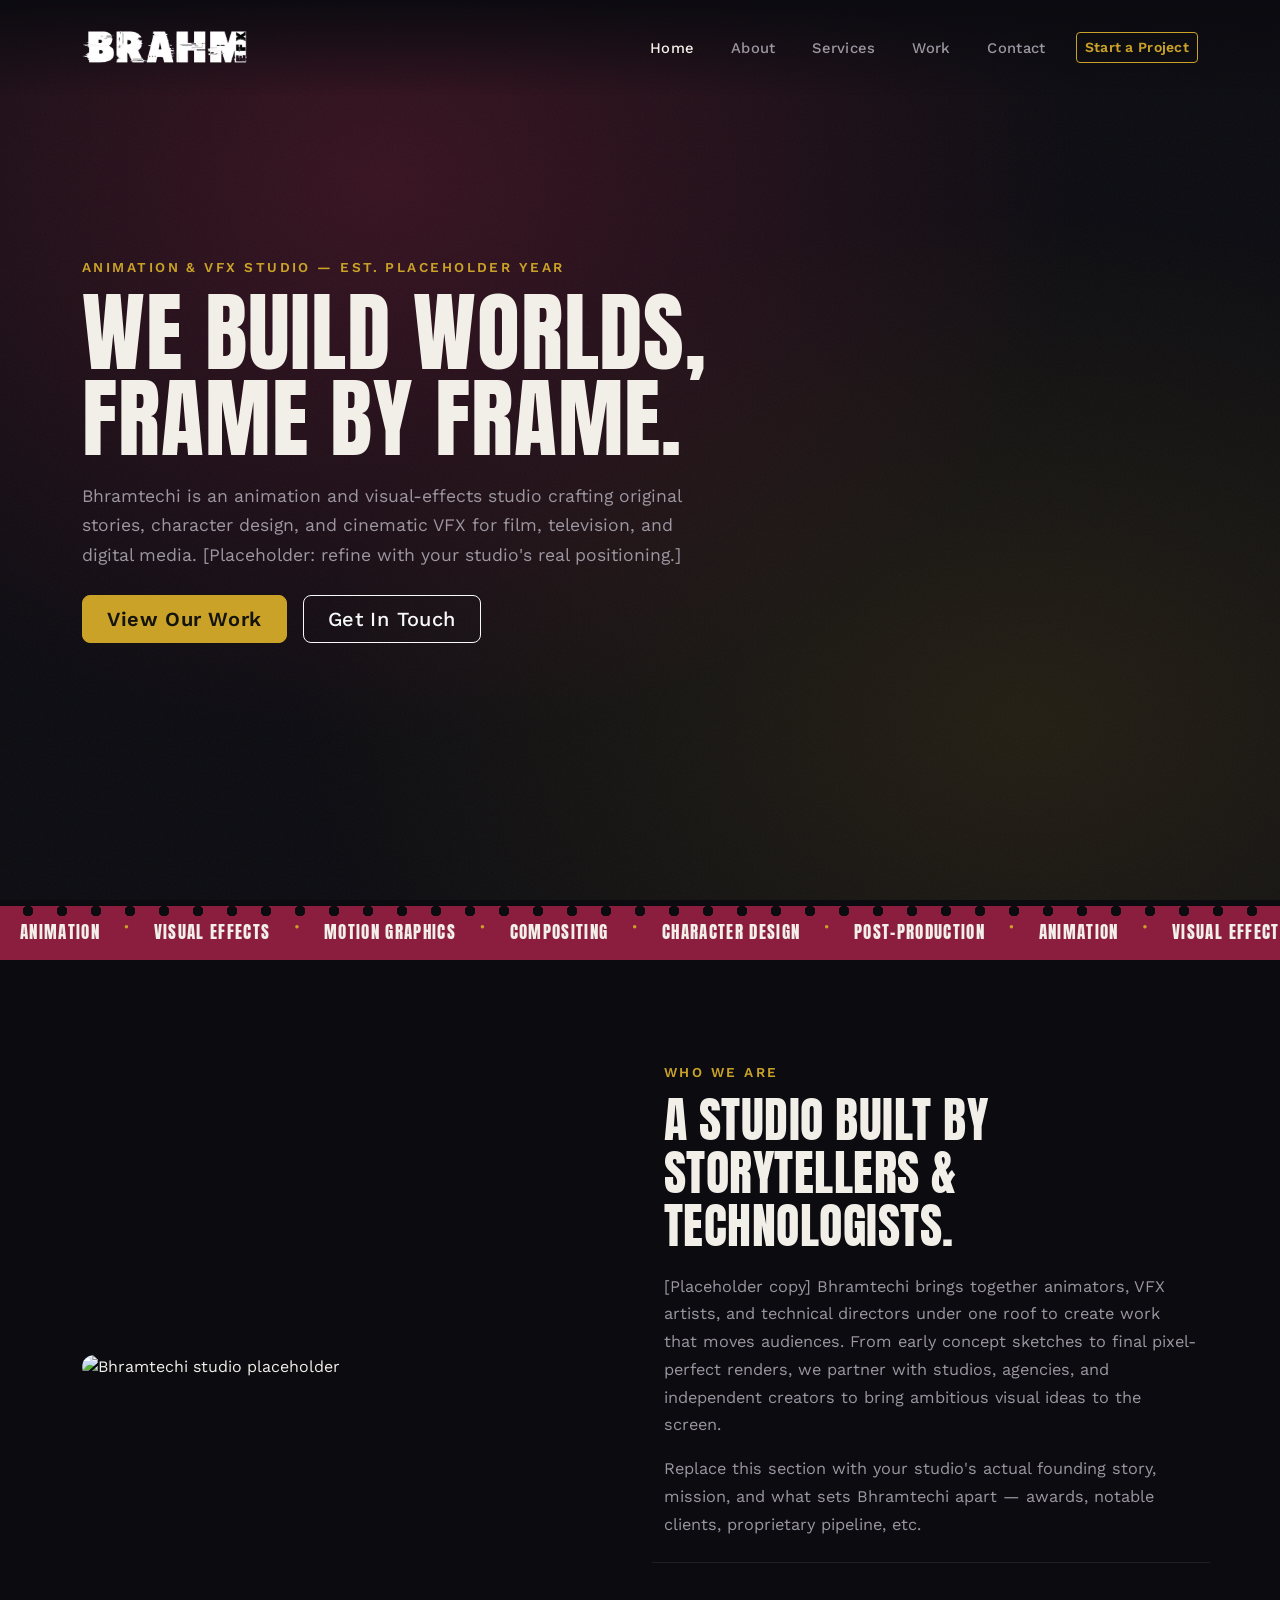
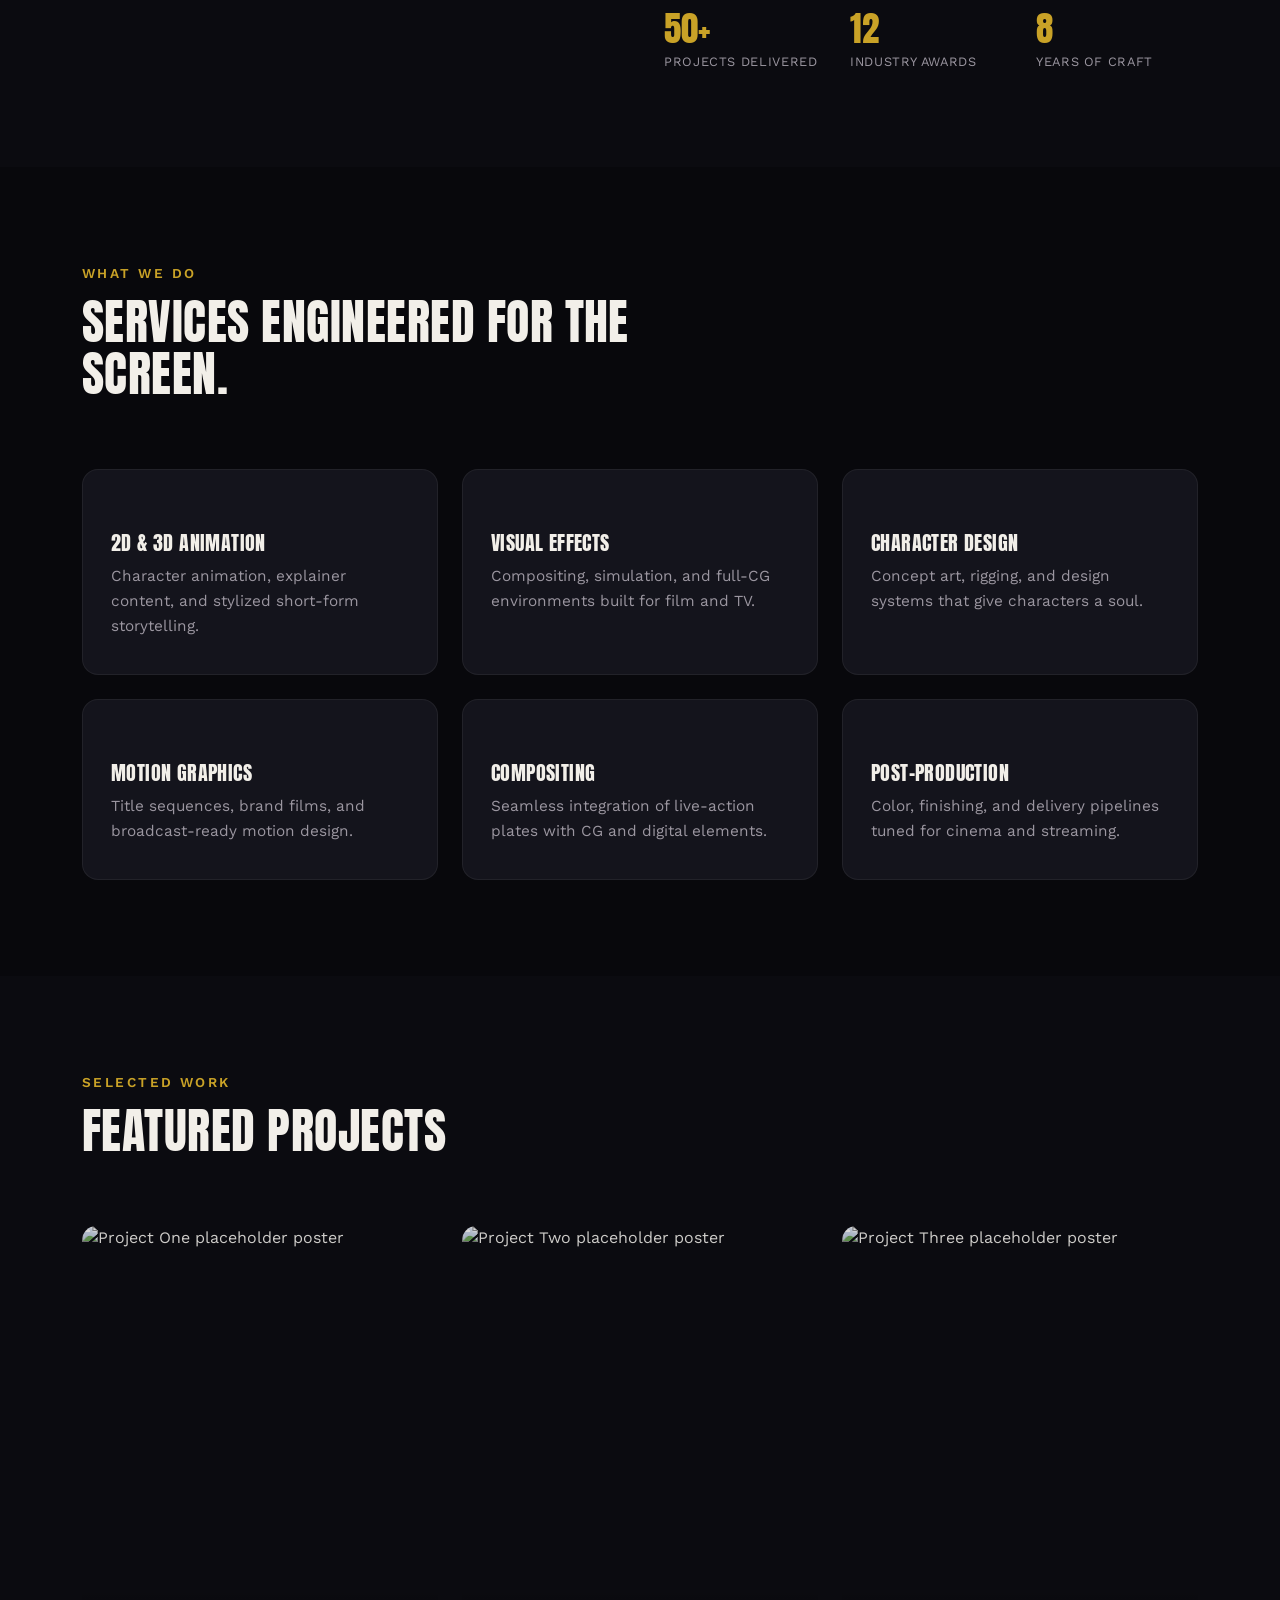
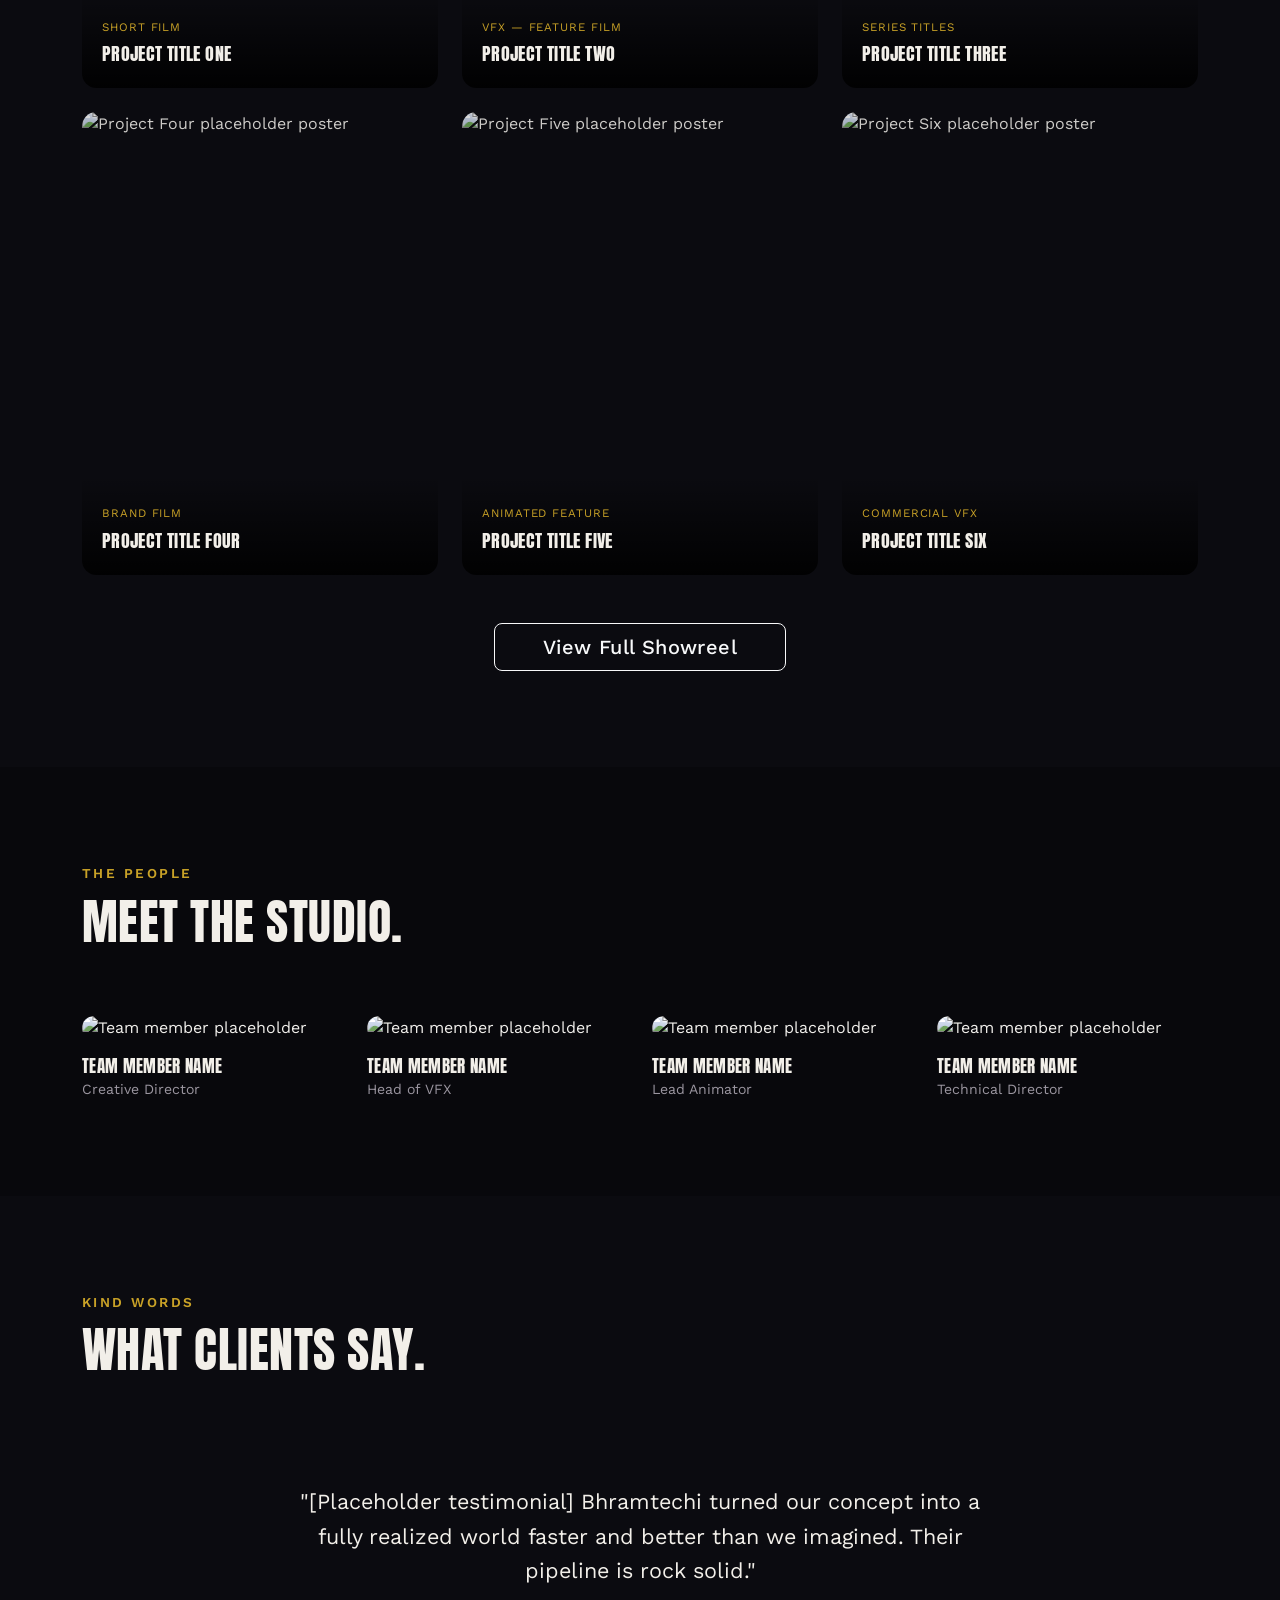
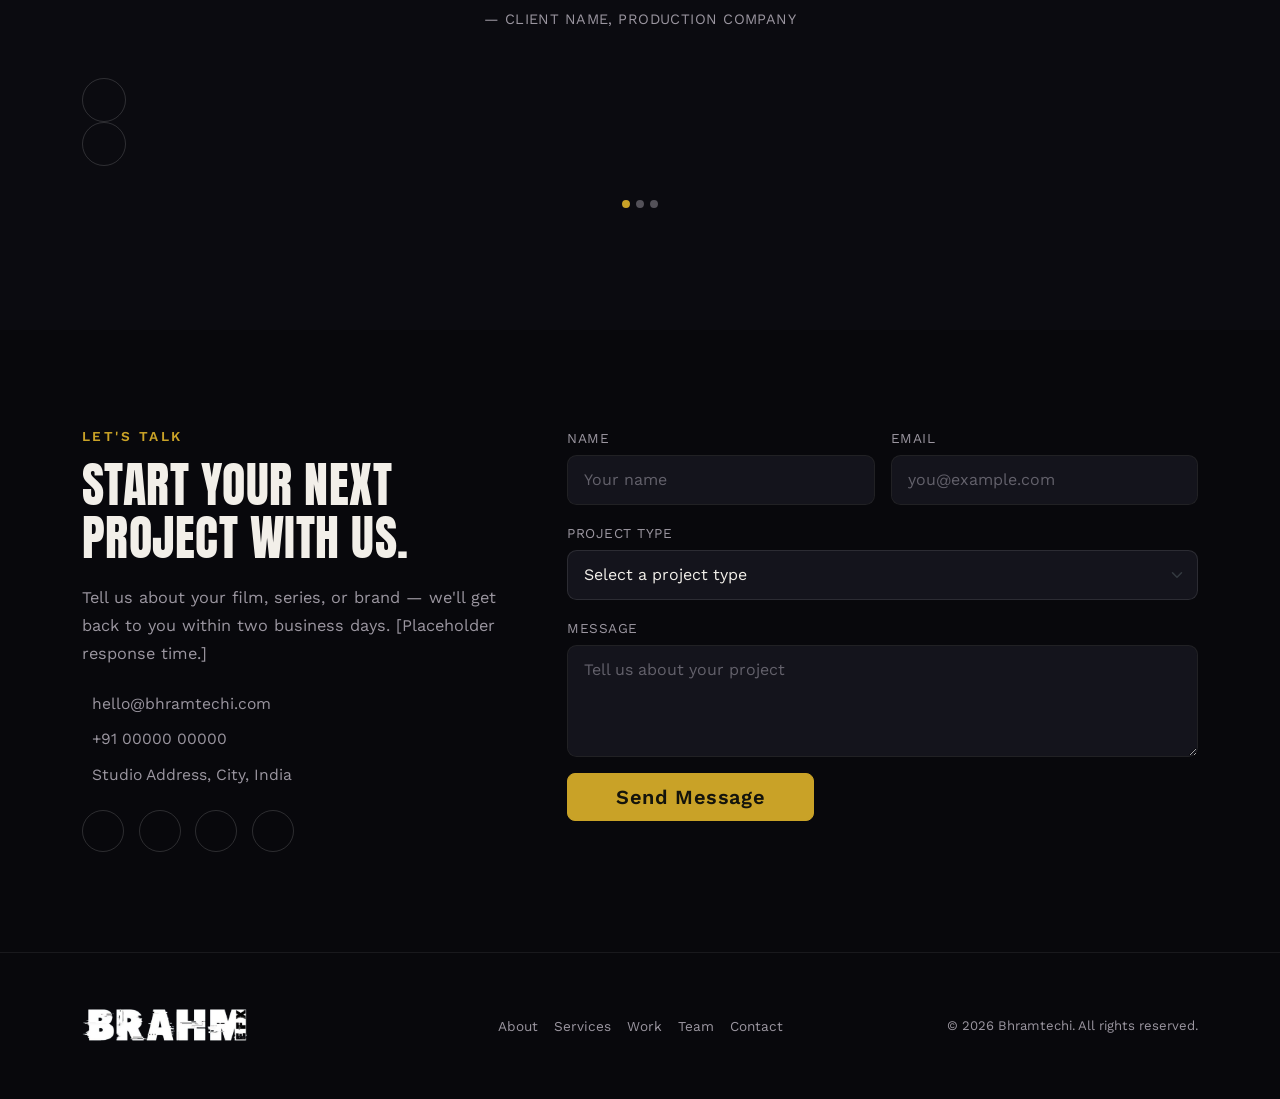
==== commit 7779cf54: "changes" ====
--- a/index.html
+++ b/index.html
@@ -30,10 +30,9 @@
       <ul class="navbar-nav align-items-lg-center gap-lg-2">
         <li class="nav-item"><a class="nav-link active" href="./index.html">Home</a></li>
         <li class="nav-item"><a class="nav-link" href="./about.html">About</a></li>
-        <li class="nav-item"><a class="nav-link" href="#services">Services</a></li>
-        <li class="nav-item"><a class="nav-link" href="#portfolio">Work</a></li>
-        
-        <li class="nav-item"><a class="nav-link" href="#testimonials">Clients</a></li>
+        <li class="nav-item"><a class="nav-link" href="./services.html">Services</a></li>
+        <li class="nav-item"><a class="nav-link" href="./work.html">Work</a></li>
+        <li class="nav-item"><a class="nav-link" href="./contact">Contact</a></li>
         <li class="nav-item"><a class="btn btn-outline-gold btn-sm ms-lg-2" href="#contact">Start a Project</a></li>
       </ul>
     </div>
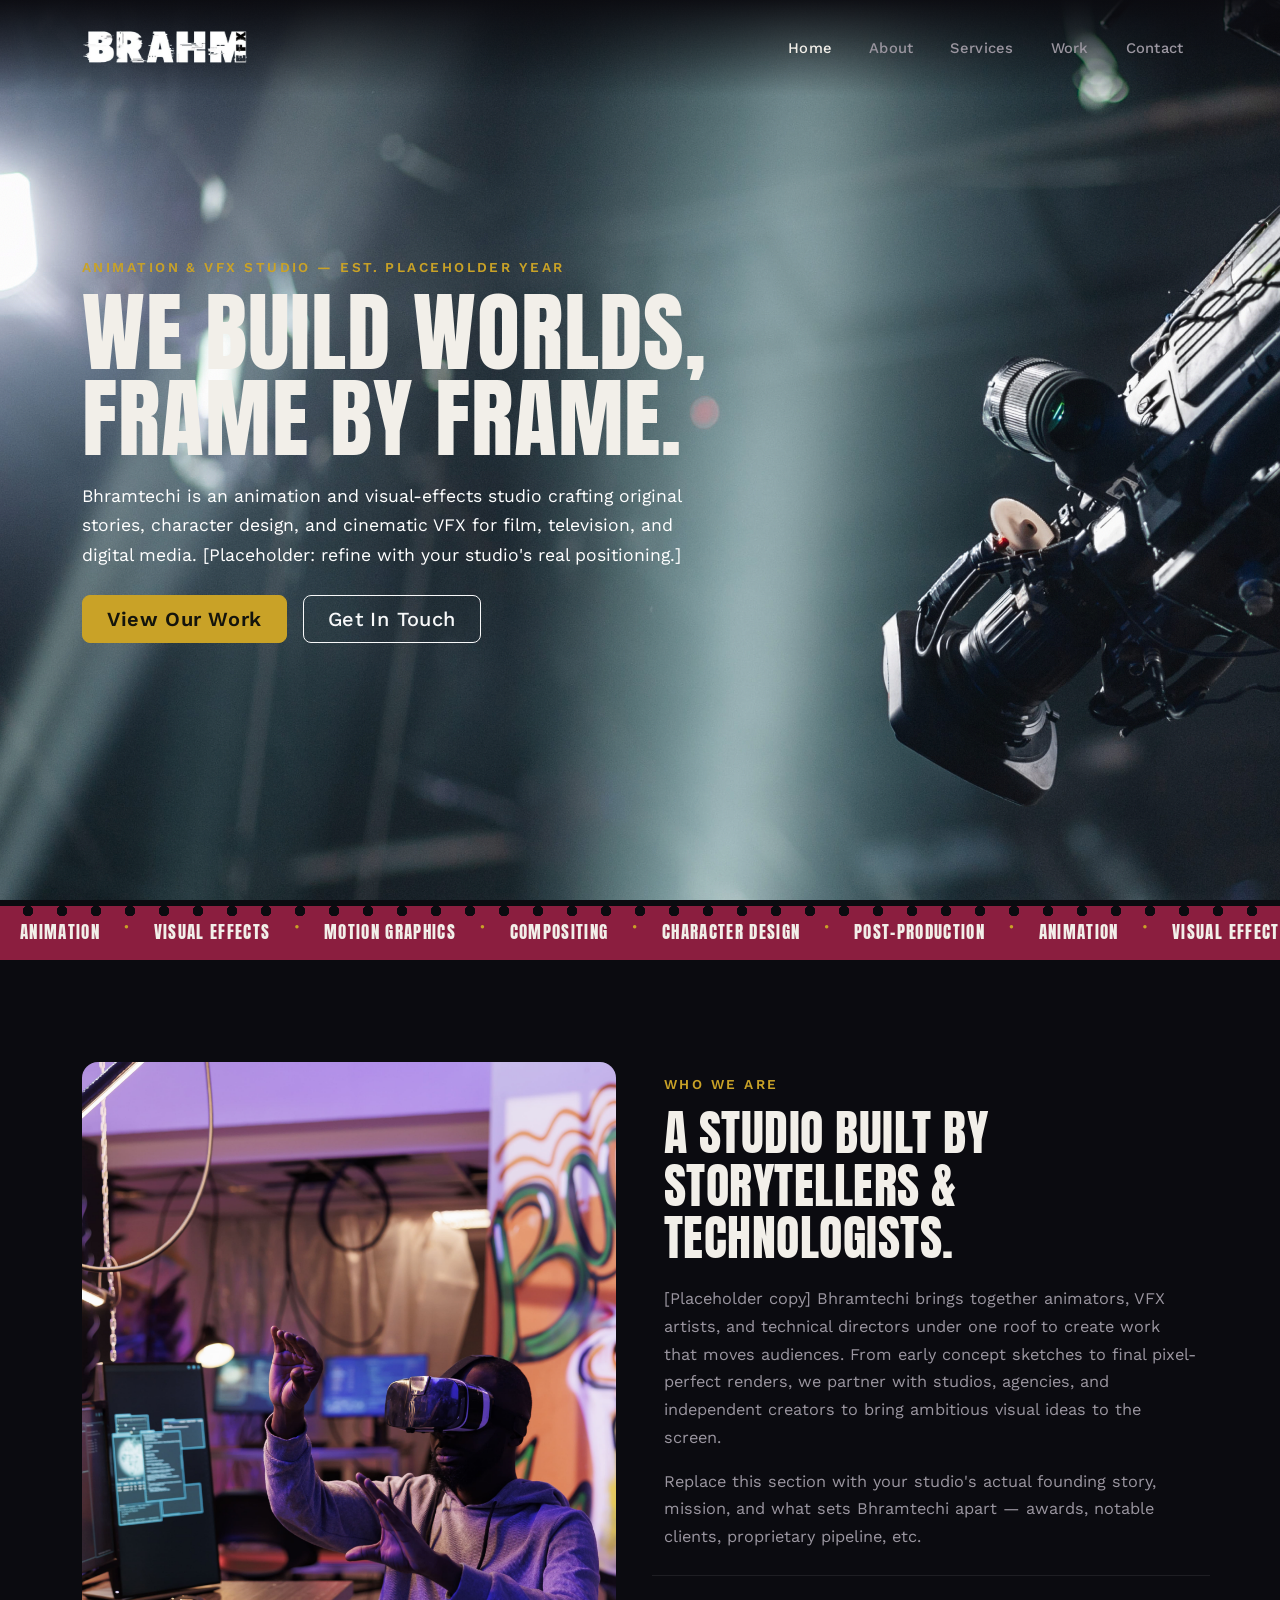
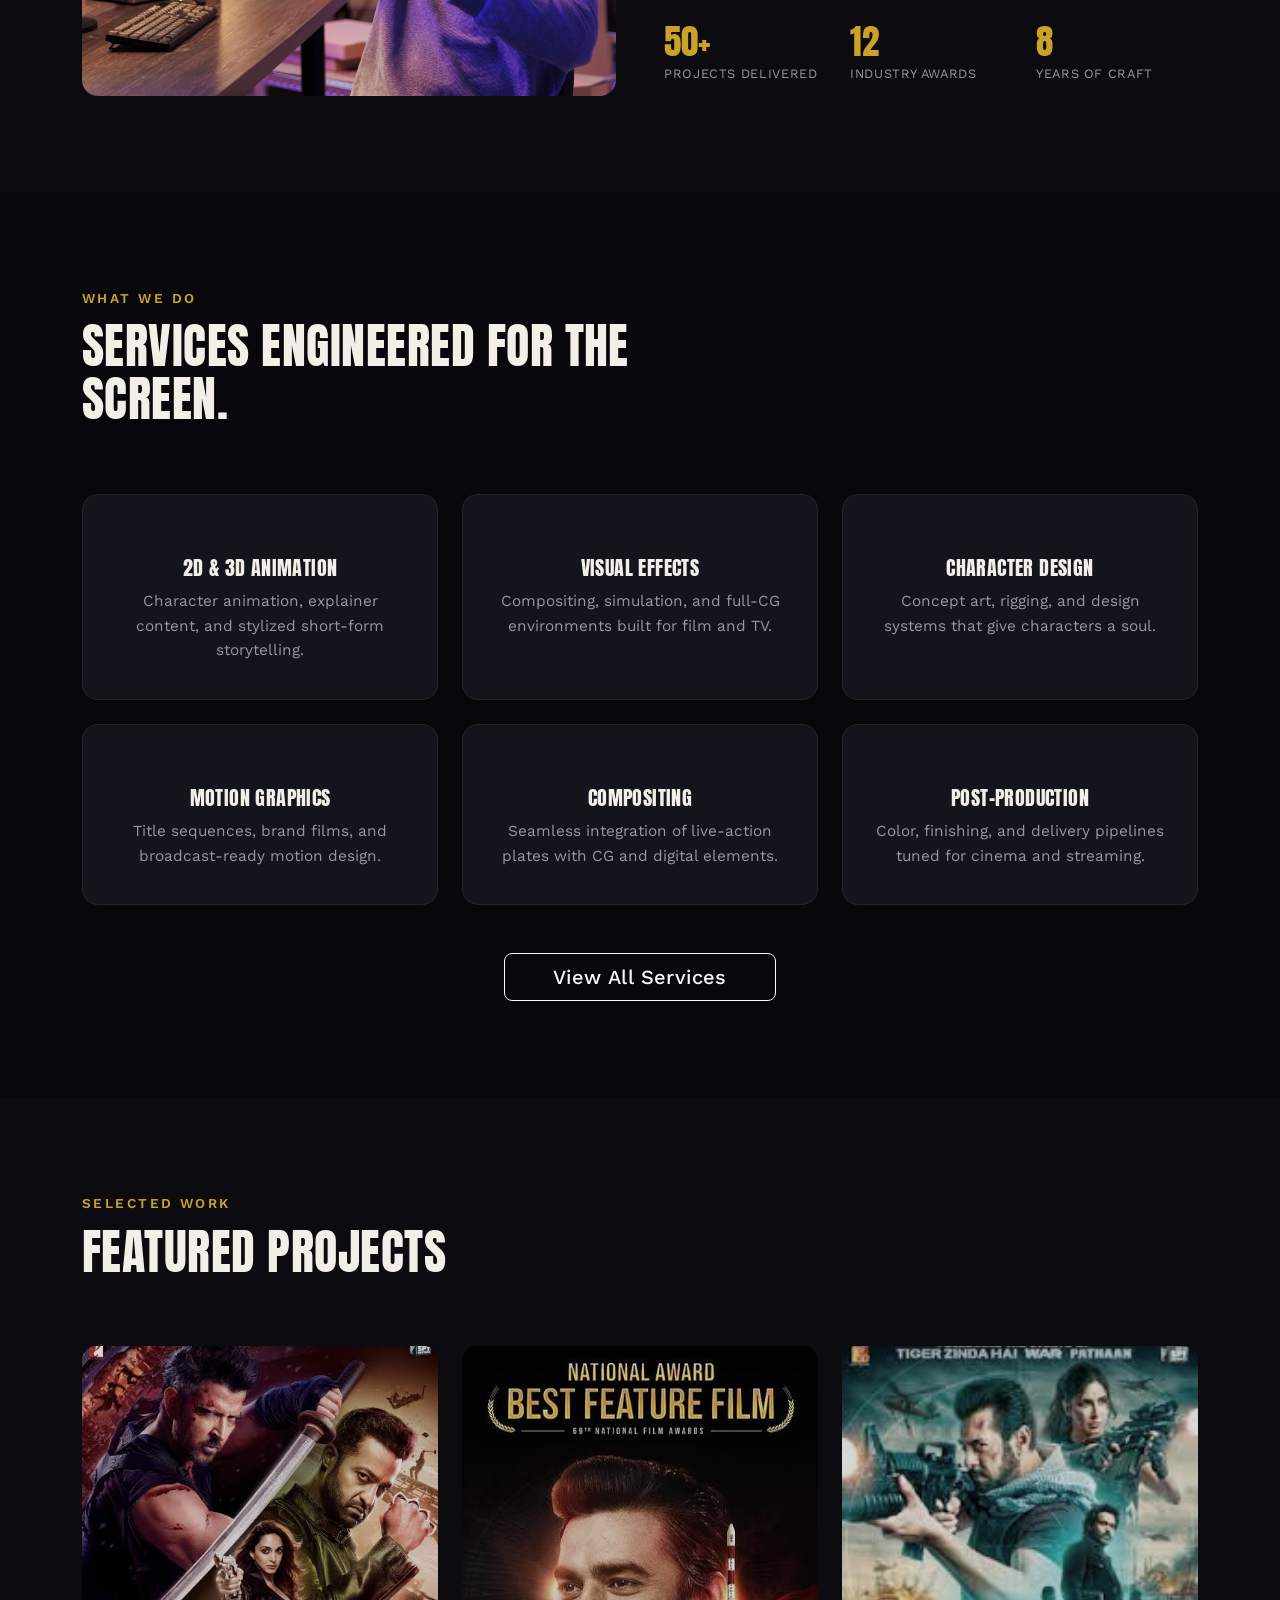
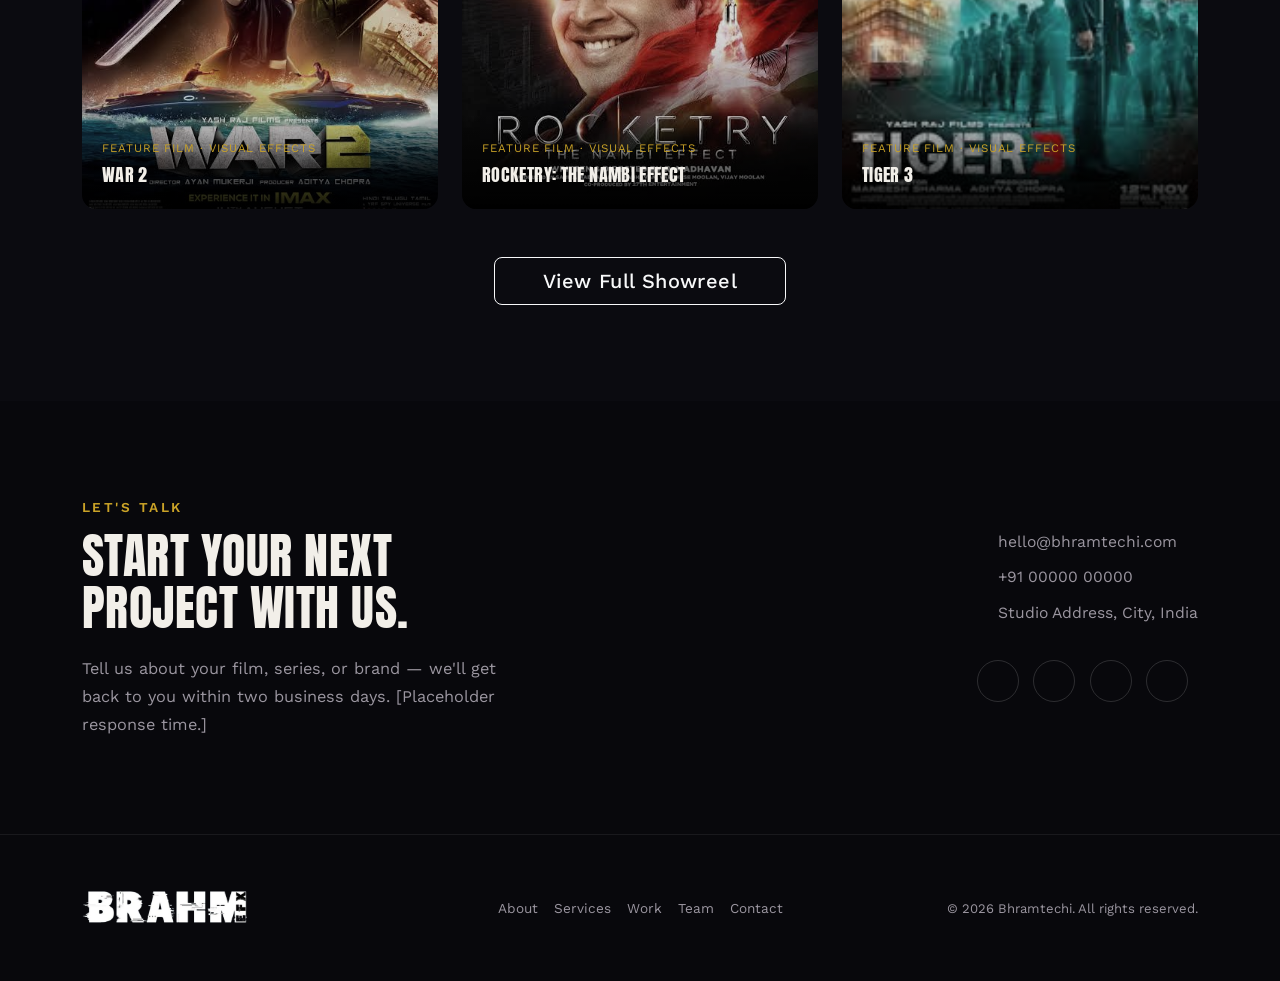
==== commit e363428e: "changes" ====
--- a/index.html
+++ b/index.html
@@ -32,29 +32,29 @@
         <li class="nav-item"><a class="nav-link" href="./about.html">About</a></li>
         <li class="nav-item"><a class="nav-link" href="./services.html">Services</a></li>
         <li class="nav-item"><a class="nav-link" href="./work.html">Work</a></li>
-        <li class="nav-item"><a class="nav-link" href="./contact">Contact</a></li>
-        <li class="nav-item"><a class="btn btn-outline-gold btn-sm ms-lg-2" href="#contact">Start a Project</a></li>
+        <li class="nav-item"><a class="nav-link" href="./contact.html">Contact</a></li>
+        <li class="nav-item d-none"><a class="btn btn-outline-gold btn-sm ms-lg-2" href="#contact">Start a Project</a></li>
       </ul>
     </div>
   </div>
 </nav>
 
 <!-- ================= HERO ================= -->
-<header id="hero" class="hero d-flex align-items-center">
+<header id="hero" class="hero-home d-flex align-items-center">
   <div class="hero-grain"></div>
   <div class="container position-relative">
     <div class="row">
       <div class="col-lg-9">
         <p class="eyebrow">Animation &amp; VFX Studio &mdash; Est. Placeholder Year</p>
         <h1 class="hero-title">WE BUILD WORLDS,<br>FRAME BY FRAME.</h1>
-        <p class="hero-sub">
+        <p class="hero-sub text-white">
           Bhramtechi is an animation and visual-effects studio crafting original stories,
           character design, and cinematic VFX for film, television, and digital media.
           [Placeholder: refine with your studio's real positioning.]
         </p>
         <div class="d-flex flex-wrap gap-3 mt-4">
-          <a href="#portfolio" class="btn btn-gold btn-lg px-4">View Our Work</a>
-          <a href="#contact" class="btn btn-outline-light btn-lg px-4">Get In Touch</a>
+          <a href="./work.html" class="btn btn-gold btn-lg px-4">View Our Work</a>
+          <a href="./contact.html" class="btn btn-outline-light btn-lg px-4">Get In Touch</a>
         </div>
       </div>
     </div>
@@ -88,7 +88,7 @@
     <div class="row align-items-center g-5">
       <div class="col-lg-6">
         <div class="about-frame">
-          <img src="https://placehold.co/640x760/14141c/C9A227?text=STUDIO+PLACEHOLDER+IMAGE&font=raleway" class="img-fluid rounded-4" alt="Bhramtechi studio placeholder">
+          <img src="./images/Frame 44.png" class="img-fluid rounded-4" alt="Bhramtechi studio placeholder">
         </div>
       </div>
       <div class="col-lg-6">
@@ -183,6 +183,9 @@
       </div>
 
     </div>
+    <div class="text-center mt-5">
+      <a href="./services.html" class="btn btn-outline-light btn-lg px-5">View All Services</a>
+    </div>
   </div>
 </section>
 
@@ -199,73 +202,43 @@
 
       <div class="col-md-6 col-lg-4">
         <div class="poster-card">
-          <img src="https://placehold.co/500x650/1a1a24/F2EFE9?text=PROJECT+ONE" alt="Project One placeholder poster">
+          <img src="./images/1.jpg" alt="Project One placeholder poster">
           <div class="poster-overlay">
-            <span class="poster-tag">Short Film</span>
-            <h4>Project Title One</h4>
+            <span class="poster-tag">Feature Film · Visual Effects</span>
+            <h4>War 2</h4>
           </div>
         </div>
       </div>
 
       <div class="col-md-6 col-lg-4">
         <div class="poster-card">
-          <img src="https://placehold.co/500x650/1a1a24/F2EFE9?text=PROJECT+TWO" alt="Project Two placeholder poster">
+          <img src="./images/2.jpg" alt="Project Three placeholder poster">
           <div class="poster-overlay">
-            <span class="poster-tag">VFX &mdash; Feature Film</span>
-            <h4>Project Title Two</h4>
+            <span class="poster-tag">Feature Film · Visual Effects</span>
+            <h4>Rocketry: The Nambi Effect</h4>
           </div>
         </div>
       </div>
 
       <div class="col-md-6 col-lg-4">
         <div class="poster-card">
-          <img src="https://placehold.co/500x650/1a1a24/F2EFE9?text=PROJECT+THREE" alt="Project Three placeholder poster">
+          <img src="./images/3.jpg" alt="Project Two placeholder poster">
           <div class="poster-overlay">
-            <span class="poster-tag">Series Titles</span>
-            <h4>Project Title Three</h4>
-          </div>
-        </div>
-      </div>
-
-      <div class="col-md-6 col-lg-4">
-        <div class="poster-card">
-          <img src="https://placehold.co/500x650/1a1a24/F2EFE9?text=PROJECT+FOUR" alt="Project Four placeholder poster">
-          <div class="poster-overlay">
-            <span class="poster-tag">Brand Film</span>
-            <h4>Project Title Four</h4>
-          </div>
-        </div>
-      </div>
-
-      <div class="col-md-6 col-lg-4">
-        <div class="poster-card">
-          <img src="https://placehold.co/500x650/1a1a24/F2EFE9?text=PROJECT+FIVE" alt="Project Five placeholder poster">
-          <div class="poster-overlay">
-            <span class="poster-tag">Animated Feature</span>
-            <h4>Project Title Five</h4>
-          </div>
-        </div>
-      </div>
-
-      <div class="col-md-6 col-lg-4">
-        <div class="poster-card">
-          <img src="https://placehold.co/500x650/1a1a24/F2EFE9?text=PROJECT+SIX" alt="Project Six placeholder poster">
-          <div class="poster-overlay">
-            <span class="poster-tag">Commercial VFX</span>
-            <h4>Project Title Six</h4>
+            <span class="poster-tag">Feature Film · Visual Effects</span>
+            <h4>Tiger 3</h4>
           </div>
         </div>
       </div>
 
     </div>
     <div class="text-center mt-5">
-      <a href="#" class="btn btn-outline-light btn-lg px-5">View Full Showreel</a>
+      <a href="./work.html" class="btn btn-outline-light btn-lg px-5">View Full Showreel</a>
     </div>
   </div>
 </section>
 
 <!-- ================= TEAM ================= -->
-<section id="team" class="section-black py-5 py-lg-6">
+<section id="team" class="section-black py-5 py-lg-6 d-none">
   <div class="container py-5">
     <div class="row mb-5">
       <div class="col-lg-7">
@@ -312,7 +285,7 @@
 </section>
 
 <!-- ================= TESTIMONIALS ================= -->
-<section id="testimonials" class="section-dark py-5 py-lg-6">
+<section id="testimonials" class="section-dark py-5 py-lg-6 d-none">
   <div class="container py-5">
     <div class="row mb-5">
       <div class="col-lg-7">
@@ -381,11 +354,16 @@
       <div class="col-lg-5">
         <p class="eyebrow">Let's Talk</p>
         <h2 class="section-title">Start your next project with us.</h2>
-        <p class="text-body-muted mb-4">
+        <p class="text-body-muted mb-0">
           Tell us about your film, series, or brand &mdash; we'll get back to you within
           two business days. [Placeholder response time.]
         </p>
-        <ul class="list-unstyled contact-info">
+        
+      </div>
+      <div class="col-lg-7" style="justify-content: end;">
+        <div style="display: flex; justify-content: end; flex-direction: column; align-items: end;">
+          <p class="eyebrow" style="visibility: hidden;">Let's Talk</p>
+          <ul class="list-unstyled contact-info mb-0">
           <li><i class="bi bi-envelope"></i> hello@bhramtechi.com</li>
           <li><i class="bi bi-telephone"></i> +91 00000 00000</li>
           <li><i class="bi bi-geo-alt"></i> Studio Address, City, India</li>
@@ -396,38 +374,7 @@
           <a href="#"><i class="bi bi-youtube"></i></a>
           <a href="#"><i class="bi bi-behance"></i></a>
         </div>
-      </div>
-      <div class="col-lg-7">
-        <form class="contact-form" id="contactForm" novalidate>
-          <div class="row g-3">
-            <div class="col-md-6">
-              <label class="form-label" for="name">Name</label>
-              <input type="text" class="form-control" id="name" placeholder="Your name" required>
-            </div>
-            <div class="col-md-6">
-              <label class="form-label" for="email">Email</label>
-              <input type="email" class="form-control" id="email" placeholder="you@example.com" required>
-            </div>
-            <div class="col-12">
-              <label class="form-label" for="projectType">Project Type</label>
-              <select class="form-select" id="projectType">
-                <option value="Select a project type">Select a project type</option>
-                <option>Animation</option>
-                <option>Visual Effects</option>
-                <option>Motion Graphics</option>
-                <option>Other</option>
-              </select>
-            </div>
-            <div class="col-12">
-              <label class="form-label" for="message">Message</label>
-              <textarea class="form-control" id="message" rows="5" placeholder="Tell us about your project" required></textarea>
-            </div>
-            <div class="col-12">
-              <button type="submit" class="btn btn-gold btn-lg px-5">Send Message</button>
-              <p class="form-status mt-3 mb-0" id="formStatus"></p>
-            </div>
-          </div>
-        </form>
+        </div>
       </div>
     </div>
   </div>
--- a/style.css
+++ b/style.css
@@ -115,6 +115,11 @@
 .btn-outline-light { border-width: 1px; letter-spacing: 0.02em; font-weight: 500; }
 
 /* ================= HERO ================= */
+.hero-home {
+  position: relative;
+  min-height: 100vh;
+  background-image: url("images/Frame\ 43.png");
+}
 .hero {
   position: relative;
   min-height: 100vh;
@@ -251,6 +256,7 @@
   padding: 2.25rem 1.75rem;
   height: 100%;
   transition: transform 0.25s ease, border-color 0.25s ease, background-color 0.25s ease;
+  text-align: center !important;
 }
 .service-card:hover {
   transform: translateY(-6px);
@@ -428,9 +434,6 @@
   color: var(--text-primary);
   padding: 0.75rem 1rem;
   border-radius: 0.6rem;
-}
-#message.form-control{
-  height: 7rem !important;
 }
 .contact-form .form-control::placeholder { color: #63616B; }
 .contact-form .form-control:focus,
@@ -585,176 +588,233 @@
   margin: 0;
 }
 
-/* =========================================================
-   ABOUT PAGE — EDITORIAL LAYOUT
-   Deliberately different structure from index.html's
-   image+card sections: masthead, manifesto, stat strip,
-   numbered value rows, alternating timeline.
-   ========================================================= */
-
-/* ---- Masthead hero ---- */
-.about-masthead {
-  position: relative;
-  padding-top: 9.5rem;
-  padding-bottom: 3rem;
-  background:
-    radial-gradient(ellipse at 15% 0%, rgba(139,30,63,0.3), transparent 55%),
-    var(--bg-black);
-}
-.masthead-meta {
-  border-top: 1px solid rgba(255,255,255,0.1);
-  margin-top: 3rem;
-  padding-top: 1.6rem;
-}
-.masthead-meta dt {
-  font-size: 0.72rem;
-  text-transform: uppercase;
-  letter-spacing: 0.08em;
-  color: var(--text-muted);
-  margin-bottom: 0.35rem;
-}
-.masthead-meta dd {
+/* ---- Project reel (Work page — horizontal scroll, distinct from home's poster grid) ---- */
+.reel-wrap { position: relative; }
+.reel-track {
+  display: flex;
+  gap: 1.5rem;
+  overflow-x: auto;
+  scroll-snap-type: x mandatory;
+  padding-bottom: 1rem;
+  scrollbar-width: none;
+}
+.reel-track::-webkit-scrollbar { display: none; }
+.reel-card {
+  flex: 0 0 280px;
+  scroll-snap-align: start;
+  background-color: var(--bg-panel);
+  border: 1px solid rgba(255,255,255,0.07);
+  border-radius: 1rem;
+  padding: 1.6rem;
+  display: flex;
+  flex-direction: column;
+  transition: border-color 0.25s ease, transform 0.25s ease;
+}
+.reel-card:hover { border-color: rgba(201,162,39,0.4); transform: translateY(-4px); }
+.reel-card-tile {
+  aspect-ratio: 3 / 4;
+  border-radius: 0.7rem;
+  background: linear-gradient(155deg, var(--bg-panel-alt), var(--bg-black));
+  border: 1px solid rgba(201,162,39,0.25);
+  display: flex;
+  align-items: center;
+  justify-content: center;
+  text-align: center;
+  padding: 1.2rem;
+  margin-bottom: 1.1rem;
+}
+.reel-card-tile span {
   font-family: var(--font-display);
   font-size: 1.05rem;
-  letter-spacing: 0.01em;
-  text-transform: uppercase;
-  color: var(--text-primary);
-  margin-bottom: 0;
-}
-
-/* ---- Manifesto: full-bleed typographic statement ---- */
-.manifesto {
-  position: relative;
-  overflow: hidden;
-  padding: 6.5rem 0;
-  text-align: center;
-  background: var(--bg-black);
-}
-.manifesto::before {
+  text-transform: uppercase;
+  letter-spacing: 0.02em;
+  color: var(--text-primary);
+  line-height: 1.15;
+}
+.reel-year {
+  display: inline-block;
+  font-family: var(--font-display);
+  font-size: 0.78rem;
+  letter-spacing: 0.04em;
+  color: var(--gold);
+  border: 1px solid rgba(201,162,39,0.4);
+  border-radius: 2rem;
+  padding: 0.2rem 0.7rem;
+  margin-bottom: 0.6rem;
+  align-self: flex-start;
+}
+.reel-card h3 {
+  font-family: var(--font-display);
+  font-size: 1.05rem;
+  text-transform: uppercase;
+  letter-spacing: 0.02em;
+  margin-bottom: 0.3rem;
+}
+.reel-role {
+  color: var(--text-muted);
+  font-size: 0.78rem;
+  text-transform: uppercase;
+  letter-spacing: 0.03em;
+  margin-bottom: 0.6rem;
+}
+.reel-card p {
+  color: var(--text-muted);
+  font-size: 0.88rem;
+  line-height: 1.55;
+  margin: 0;
+}
+.reel-nav-btn {
+  width: 44px;
+  height: 44px;
+  border-radius: 50%;
+  border: 1px solid rgba(255,255,255,0.15);
+  background: transparent;
+  color: var(--text-primary);
+  display: inline-flex;
+  align-items: center;
+  justify-content: center;
+  transition: border-color 0.2s ease, background-color 0.2s ease;
+}
+.reel-nav-btn:hover { border-color: var(--gold); background-color: rgba(201,162,39,0.08); }
+
+/* ---- Service tabs (Services page — vertical pill nav + detail panel) ---- */
+.service-tab-nav .service-tab-btn {
+  display: flex;
+  align-items: center;
+  gap: 0.7rem;
+  width: 100%;
+  text-align: left;
+  background: transparent;
+  border: 1px solid rgba(255,255,255,0.08);
+  border-radius: 0.7rem;
+  color: var(--text-muted);
+  font-family: var(--font-body);
+  font-weight: 500;
+  font-size: 0.92rem;
+  padding: 0.9rem 1.1rem;
+  margin-bottom: 0.6rem;
+  transition: border-color 0.2s ease, color 0.2s ease, background-color 0.2s ease;
+}
+.service-tab-nav .service-tab-btn i { color: var(--gold); font-size: 1.05rem; }
+.service-tab-nav .service-tab-btn:hover { border-color: rgba(201,162,39,0.35); color: var(--text-primary); }
+.service-tab-nav .service-tab-btn.active {
+  background-color: var(--bg-panel);
+  border-color: var(--gold);
+  color: var(--text-primary);
+}
+.service-tab-content {
+  background-color: var(--bg-panel);
+  border: 1px solid rgba(255,255,255,0.07);
+  border-radius: 1rem;
+  padding: 2.5rem;
+  min-height: 380px;
+}
+.service-tab-content h3 {
+  font-family: var(--font-display);
+  font-size: 1.7rem;
+  text-transform: uppercase;
+  letter-spacing: 0.02em;
+  margin-bottom: 0.9rem;
+}
+.service-capabilities {
+  list-style: none;
+  padding: 0;
+  margin: 1.6rem 0 0;
+}
+.service-capabilities li {
+  display: flex;
+  align-items: flex-start;
+  gap: 0.6rem;
+  color: var(--text-muted);
+  font-size: 0.94rem;
+  padding: 0.55rem 0;
+  border-top: 1px solid rgba(255,255,255,0.06);
+}
+.service-capabilities li:first-child { border-top: none; }
+.service-capabilities li i { color: var(--gold); margin-top: 0.2rem; }
+
+/* ---- Process steps (Services page — horizontal numbered flow) ---- */
+.process-step { position: relative; padding: 0 1rem; }
+.process-number {
+  font-family: var(--font-display);
+  font-size: 2.1rem;
+  color: var(--gold);
+  line-height: 1;
+  margin-bottom: 0.8rem;
+}
+.process-step h4 {
+  font-family: var(--font-display);
+  font-size: 1rem;
+  text-transform: uppercase;
+  letter-spacing: 0.02em;
+  margin-bottom: 0.5rem;
+}
+.process-step p { color: var(--text-muted); font-size: 0.88rem; margin: 0; }
+.process-step:not(:last-child)::after {
   content: "";
   position: absolute;
-  inset: 0;
-  background: radial-gradient(ellipse at 50% 40%, rgba(139,30,63,0.28), transparent 60%);
-  pointer-events: none;
-}
-.manifesto-text {
-  position: relative;
-  font-family: var(--font-display);
-  font-size: clamp(2.1rem, 5.6vw, 4.2rem);
-  line-height: 1.08;
-  text-transform: uppercase;
-  max-width: 920px;
-  margin: 0 auto;
-}
-.manifesto-text .accent { color: var(--gold); }
-
-/* ---- Stat strip: horizontal band with dividers ---- */
-.stat-strip {
-  background: var(--bg-panel);
-  border-top: 1px solid rgba(255,255,255,0.07);
-  border-bottom: 1px solid rgba(255,255,255,0.07);
-}
-.stat-strip .stat-block {
-  padding: 3rem 1rem;
+  top: 1.1rem;
+  right: -0.5rem;
+  width: 1rem;
+  height: 1px;
+  background: rgba(201,162,39,0.4);
+  display: none;
+}
+@media (min-width: 768px) {
+  .process-step:not(:last-child)::after { display: block; }
+}
+
+/* ---- Contact tiles (Contact page — clickable method cards) ---- */
+.contact-tile {
+  display: block;
+  background-color: var(--bg-panel);
+  border: 1px solid rgba(255,255,255,0.07);
+  border-radius: 1rem;
+  padding: 2rem;
+  height: 100%;
   text-align: center;
-  border-left: 1px solid rgba(255,255,255,0.08);
-}
-.stat-strip .col:first-child .stat-block { border-left: none; }
-.stat-number-lg {
-  font-family: var(--font-display);
-  font-size: 3rem;
-  color: var(--gold);
-  line-height: 1;
-}
-@media (max-width: 767.98px) {
-  .stat-strip .stat-block { border-left: none; border-top: 1px solid rgba(255,255,255,0.08); }
-  .stat-strip .col:first-child .stat-block { border-top: none; }
-}
-
-/* ---- Values as a numbered editorial list, not cards ---- */
-.value-row {
-  border-top: 1px solid rgba(255,255,255,0.08);
-  padding: 2.2rem 0;
-}
-.value-row:last-child { border-bottom: 1px solid rgba(255,255,255,0.08); }
-.value-index {
-  font-family: var(--font-display);
-  font-size: 1.6rem;
-  color: rgba(201,162,39,0.5);
-}
-.value-row h3 {
-  font-family: var(--font-display);
-  text-transform: uppercase;
-  font-size: 1.35rem;
-  letter-spacing: 0.02em;
-  margin: 0;
-}
-.value-row p {
-  color: var(--text-muted);
-  margin: 0;
-  max-width: 460px;
-}
-
-/* ---- Alternating (zigzag) timeline ---- */
-.timeline-alt { position: relative; padding: 1rem 0; }
-.timeline-alt::before {
-  content: "";
-  position: absolute;
-  left: 50%;
-  top: 0;
-  bottom: 0;
-  width: 1px;
-  background: rgba(255,255,255,0.1);
-  transform: translateX(-50%);
-}
-.timeline-alt-item {
-  position: relative;
-  width: 50%;
-  padding: 0 3rem 3.5rem;
-}
-.timeline-alt-item:nth-child(odd) { margin-right: 50%; text-align: right; }
-.timeline-alt-item:nth-child(even) { margin-left: 50%; text-align: left; }
-.timeline-alt-item::before {
-  content: "";
-  position: absolute;
-  top: 0.3rem;
-  width: 12px;
-  height: 12px;
+  transition: border-color 0.25s ease, transform 0.25s ease;
+}
+.contact-tile:hover { border-color: rgba(201,162,39,0.4); transform: translateY(-4px); }
+.contact-tile-icon {
+  width: 54px;
+  height: 54px;
+  margin: 0 auto 1.1rem;
   border-radius: 50%;
-  background: var(--gold);
-  box-shadow: 0 0 0 4px rgba(201,162,39,0.15);
-}
-.timeline-alt-item:nth-child(odd)::before { right: -6px; }
-.timeline-alt-item:nth-child(even)::before { left: -6px; }
-@media (max-width: 767.98px) {
-  .timeline-alt::before { left: 6px; }
-  .timeline-alt-item,
-  .timeline-alt-item:nth-child(odd),
-  .timeline-alt-item:nth-child(even) {
-    width: 100%;
-    margin-left: 0;
-    margin-right: 0;
-    text-align: left;
-    padding: 0 0 2.6rem 2.4rem;
-  }
-  .timeline-alt-item:nth-child(odd)::before,
-  .timeline-alt-item:nth-child(even)::before { left: 0; right: auto; }
-}
-
-/* ---- Founder quote: large typographic pull-quote ---- */
-.founder-quote { text-align: center; max-width: 820px; margin: 0 auto; }
-.founder-quote i { font-size: 2.2rem; color: var(--gold); margin-bottom: 1rem; display: inline-block; }
-.founder-quote p {
-  font-family: var(--font-display);
-  font-size: clamp(1.5rem, 3vw, 2.2rem);
-  text-transform: none;
-  line-height: 1.3;
-  color: var(--text-primary);
-}
-.founder-quote .author {
-  margin-top: 1.5rem;
-  color: var(--text-muted);
-  font-size: 0.88rem;
-  text-transform: uppercase;
-  letter-spacing: 0.05em;
-}+  border: 1px solid rgba(201,162,39,0.4);
+  display: flex;
+  align-items: center;
+  justify-content: center;
+  color: var(--gold);
+  font-size: 1.3rem;
+}
+.contact-tile h4 {
+  font-family: var(--font-display);
+  font-size: 1rem;
+  text-transform: uppercase;
+  letter-spacing: 0.02em;
+  margin-bottom: 0.4rem;
+  color: var(--text-primary);
+}
+.contact-tile p { color: var(--text-muted); font-size: 0.9rem; margin: 0; }
+
+/* ---- Project-type pill selector (Contact page — replaces a plain <select>) ---- */
+.type-pill-group { display: flex; flex-wrap: wrap; gap: 0.7rem; }
+.type-pill-group input[type="radio"] { position: absolute; opacity: 0; pointer-events: none; }
+.type-pill-group label {
+  display: inline-flex;
+  align-items: center;
+  border: 1px solid rgba(255,255,255,0.15);
+  border-radius: 2rem;
+  padding: 0.5rem 1.2rem;
+  font-size: 0.86rem;
+  color: var(--text-muted);
+  cursor: pointer;
+  transition: border-color 0.2s ease, color 0.2s ease, background-color 0.2s ease;
+}
+.type-pill-group input[type="radio"]:checked + label {
+  border-color: var(--gold);
+  background-color: rgba(201,162,39,0.1);
+  color: var(--gold);
+}
+.type-pill-group label:hover { border-color: rgba(201,162,39,0.4); }
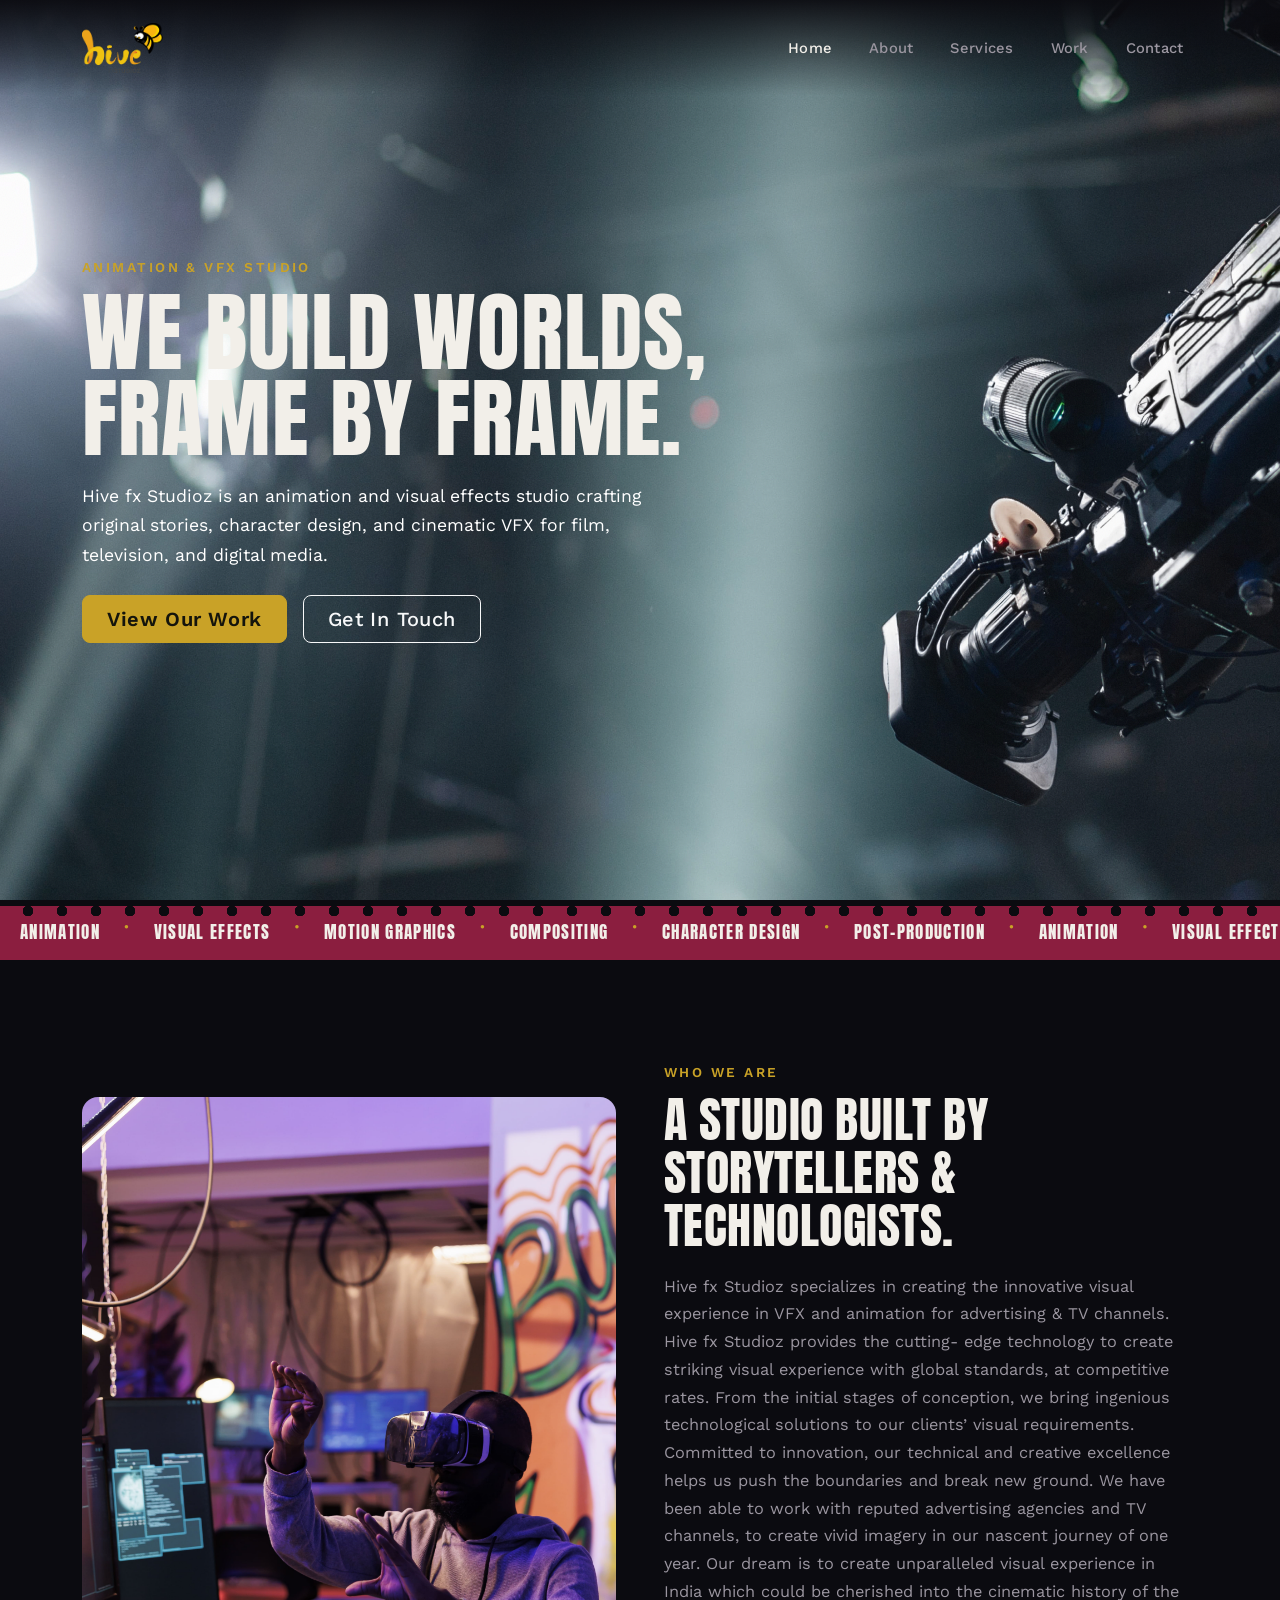
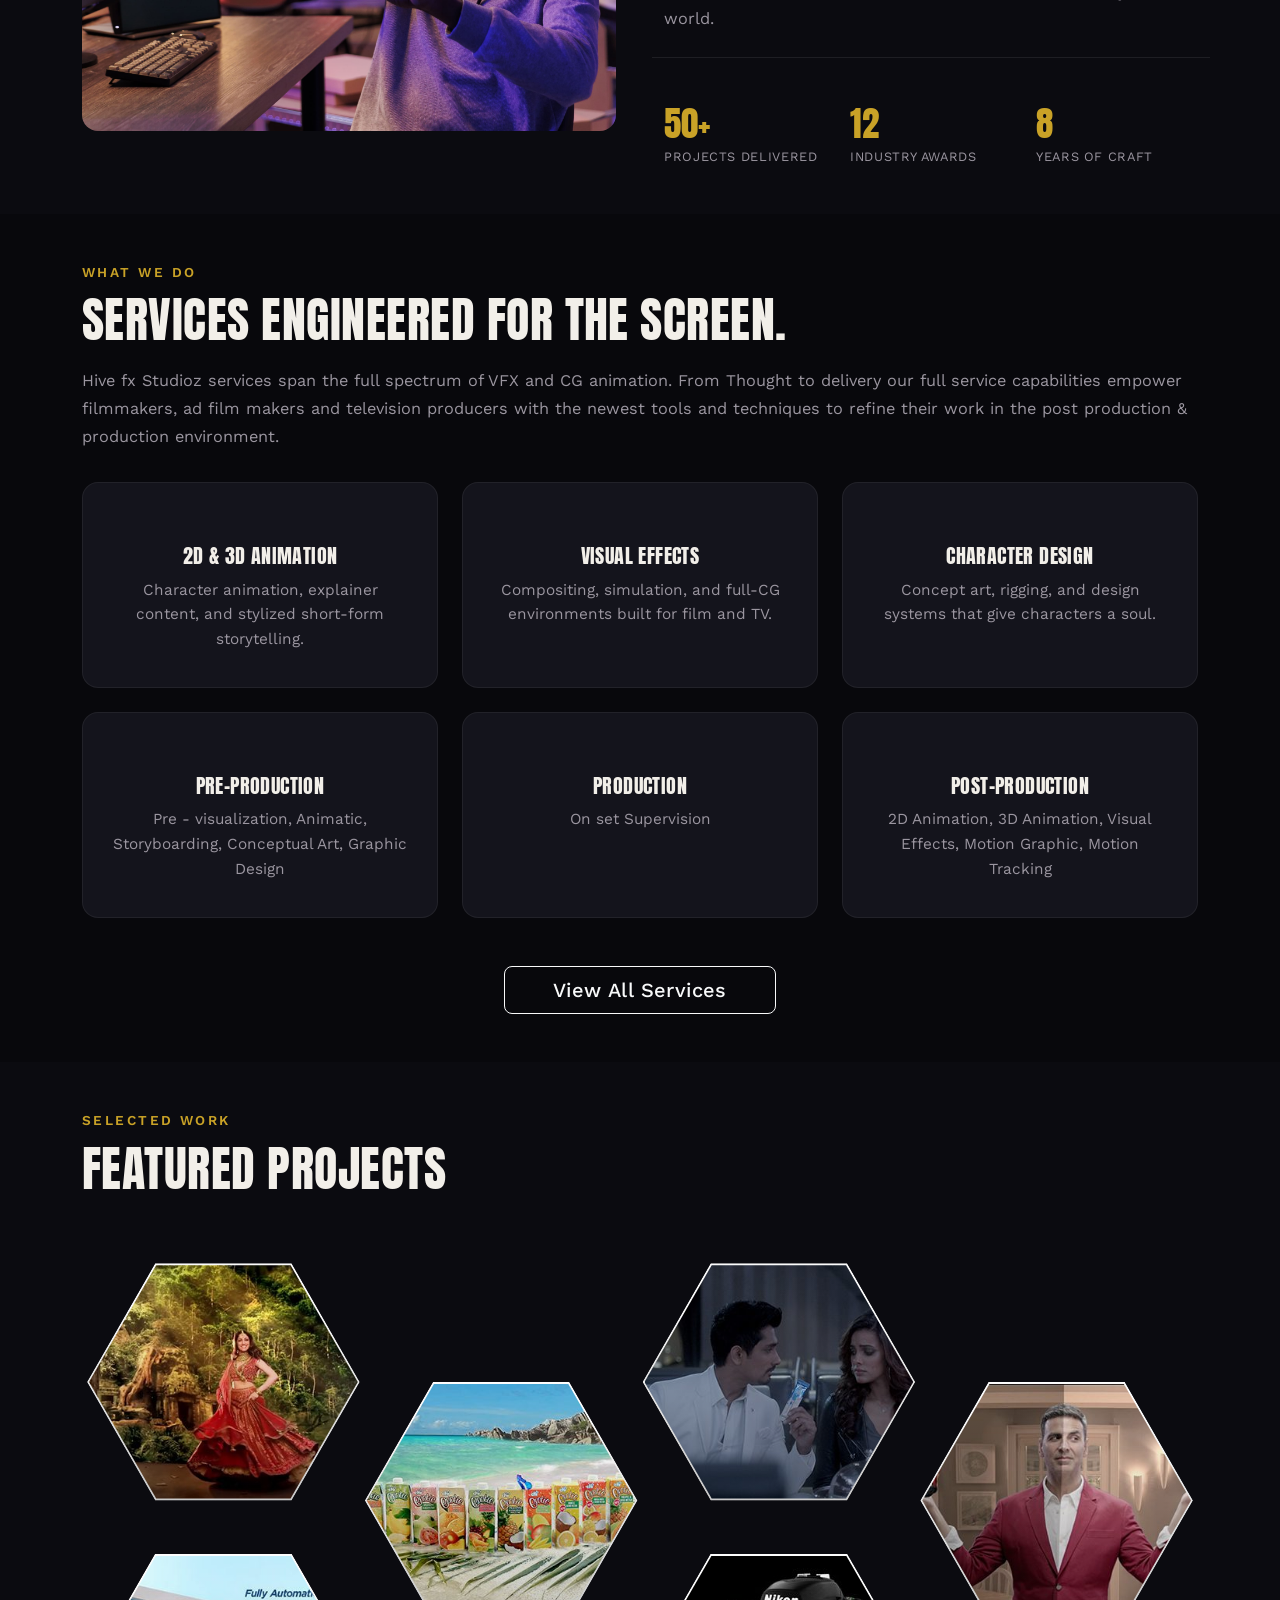
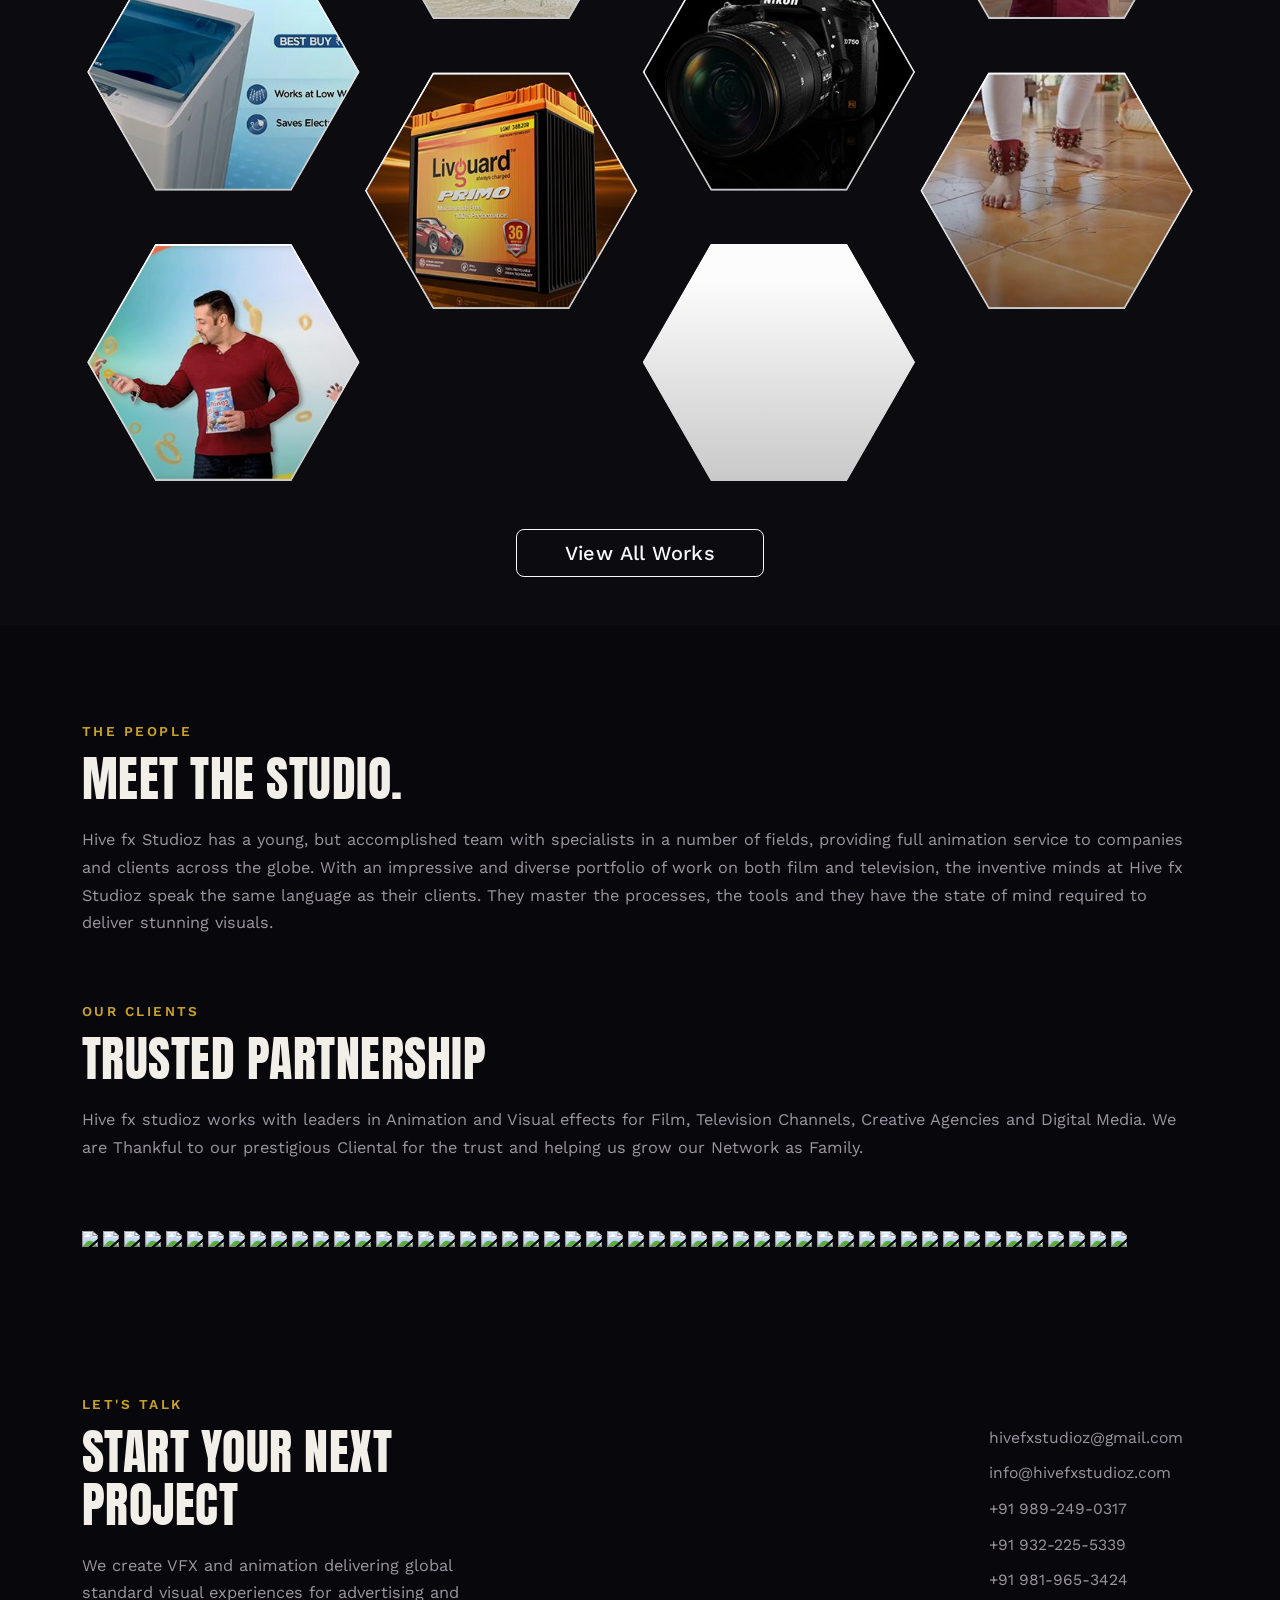
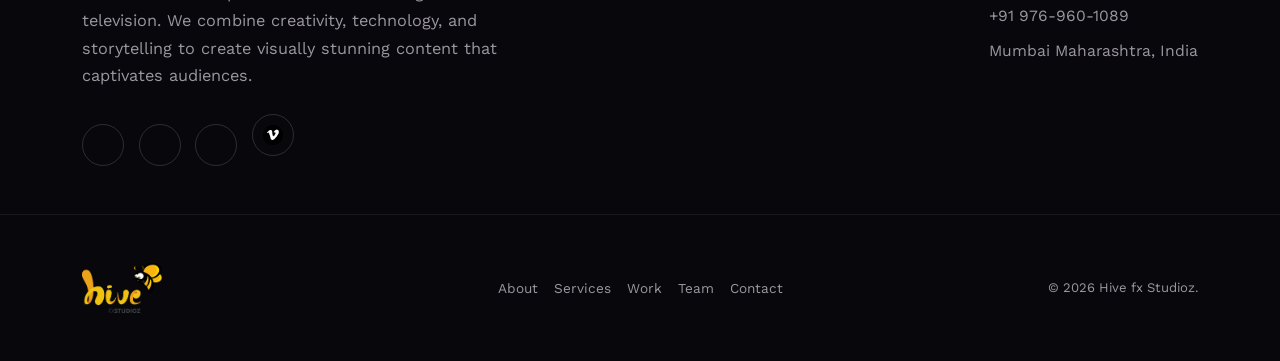
==== commit d2c10e8f: "changes" ====
--- a/index.html
+++ b/index.html
@@ -3,7 +3,7 @@
 <head>
 <meta charset="UTF-8">
 <meta name="viewport" content="width=device-width, initial-scale=1.0">
-<title>Bhramtechi</title>
+<title>Hive fx Studioz</title>
 
 <!-- Bootstrap 5 -->
 <link href="https://cdnjs.cloudflare.com/ajax/libs/bootstrap/5.3.3/css/bootstrap.min.css" rel="stylesheet">
@@ -14,6 +14,7 @@
 <link href="https://fonts.googleapis.com/css2?family=Anton&family=Work+Sans:wght@300;400;500;600;700&display=swap" rel="stylesheet">
 
 <link rel="stylesheet" href="style.css">
+<link rel="stylesheet" href="carousel.css">
 </head>
 <body>
 
@@ -21,7 +22,7 @@
 <nav class="navbar navbar-expand-lg navbar-dark fixed-top" id="mainNav">
   <div class="container">
     <a class="navbar-brand" href="#hero">
-      <img src="./images/logo.png" alt="Bhramtechi Logo" class="navbar-logo">
+      <img src="./images/logonew.png" alt="Hive fx Studioz Logo" class="navbar-logo">
     </a>
     <button class="navbar-toggler" type="button" data-bs-toggle="collapse" data-bs-target="#navMenu">
       <span class="navbar-toggler-icon"></span>
@@ -45,12 +46,11 @@
   <div class="container position-relative">
     <div class="row">
       <div class="col-lg-9">
-        <p class="eyebrow">Animation &amp; VFX Studio &mdash; Est. Placeholder Year</p>
+        <p class="eyebrow">Animation &amp; VFX Studio </p>
         <h1 class="hero-title">WE BUILD WORLDS,<br>FRAME BY FRAME.</h1>
         <p class="hero-sub text-white">
-          Bhramtechi is an animation and visual-effects studio crafting original stories,
+          Hive fx Studioz is an animation and visual effects studio crafting original stories,
           character design, and cinematic VFX for film, television, and digital media.
-          [Placeholder: refine with your studio's real positioning.]
         </p>
         <div class="d-flex flex-wrap gap-3 mt-4">
           <a href="./work.html" class="btn btn-gold btn-lg px-4">View Our Work</a>
@@ -83,27 +83,26 @@
 </section>
 
 <!-- ================= ABOUT ================= -->
-<section id="about" class="section-dark py-5 py-lg-6">
+<section id="about" class="section-dark py-5 py-lg-6 pb-0">
   <div class="container py-5">
     <div class="row align-items-center g-5">
       <div class="col-lg-6">
         <div class="about-frame">
-          <img src="./images/Frame 44.png" class="img-fluid rounded-4" alt="Bhramtechi studio placeholder">
+          <img src="./images/Frame 44.png" class="img-fluid rounded-4" alt="Hive fx Studioz studio placeholder">
         </div>
       </div>
       <div class="col-lg-6">
         <p class="eyebrow">Who We Are</p>
         <h2 class="section-title">A studio built by storytellers &amp; technologists.</h2>
-        <p class="text-body-muted">
-          [Placeholder copy] Bhramtechi brings together animators, VFX artists, and technical
-          directors under one roof to create work that moves audiences. From early concept
-          sketches to final pixel-perfect renders, we partner with studios, agencies, and
-          independent creators to bring ambitious visual ideas to the screen.
+        
+        <p class="text-body-muted">  
+          Hive fx Studioz specializes in creating the innovative visual experience in VFX and animation for advertising &amp; TV channels. Hive fx Studioz provides the cutting- edge technology to create striking visual experience with global standards, at competitive rates.
+
+          From the initial stages of conception, we bring ingenious technological solutions to our clients’ visual requirements. Committed to innovation, our technical and creative excellence helps us push the boundaries and break new ground.
+
+          We have been able to work with reputed advertising agencies and TV channels, to create vivid imagery in our nascent journey of one year. Our dream is to create unparalleled visual experience in India which could be cherished into the cinematic history of the world.         
         </p>
-        <p class="text-body-muted">
-          Replace this section with your studio's actual founding story, mission, and what
-          sets Bhramtechi apart &mdash; awards, notable clients, proprietary pipeline, etc.
-        </p>
+        
         <div class="row mt-4 g-4 stat-row">
           <div class="col-4">
             <div class="stat-number">50+</div>
@@ -124,12 +123,13 @@
 </section>
 
 <!-- ================= SERVICES ================= -->
-<section id="services" class="section-black py-5 py-lg-6">
+<section id="services" class="section-black py-lg-6">
   <div class="container py-5">
-    <div class="row mb-5">
-      <div class="col-lg-7">
+    <div class="row mb-3">
+      <div class="col-lg-12">
         <p class="eyebrow">What We Do</p>
         <h2 class="section-title">Services engineered for the screen.</h2>
+        <p class="text-body-muted">Hive fx Studioz services span the full spectrum of VFX and CG animation. From Thought to delivery our full service capabilities empower filmmakers, ad film makers and television producers with the newest tools and techniques to refine their work in the post production & production environment.</p>
       </div>
     </div>
     <div class="row g-4">
@@ -161,16 +161,16 @@
       <div class="col-md-6 col-lg-4">
         <div class="service-card">
           <i class="bi bi-soundwave service-icon"></i>
-          <h3>Motion Graphics</h3>
-          <p>Title sequences, brand films, and broadcast-ready motion design.</p>
+          <h3>Pre-Production</h3>
+          <p>Pre - visualization, Animatic, Storyboarding, Conceptual Art, Graphic Design</p>
         </div>
       </div>
 
       <div class="col-md-6 col-lg-4">
         <div class="service-card">
           <i class="bi bi-layers service-icon"></i>
-          <h3>Compositing</h3>
-          <p>Seamless integration of live-action plates with CG and digital elements.</p>
+          <h3>Production</h3>
+          <p>On set Supervision</p>
         </div>
       </div>
 
@@ -178,7 +178,7 @@
         <div class="service-card">
           <i class="bi bi-film service-icon"></i>
           <h3>Post-Production</h3>
-          <p>Color, finishing, and delivery pipelines tuned for cinema and streaming.</p>
+          <p>2D Animation, 3D Animation, Visual Effects, Motion Graphic, Motion Tracking</p>
         </div>
       </div>
 
@@ -190,63 +190,187 @@
 </section>
 
 <!-- ================= PORTFOLIO ================= -->
-<section id="portfolio" class="section-dark py-5 py-lg-6">
-  <div class="container py-5">
+<section id="portfolio" class="section-dark py-lg-6 pb-0 pt-5">
+  <div class="container">
     <div class="row mb-5">
       <div class="col-lg-7">
         <p class="eyebrow">Selected Work</p>
         <h2 class="section-title">Featured Projects</h2>
       </div>
     </div>
-    <div class="row g-4" id="portfolioGrid">
-
-      <div class="col-md-6 col-lg-4">
-        <div class="poster-card">
-          <img src="./images/1.jpg" alt="Project One placeholder poster">
-          <div class="poster-overlay">
-            <span class="poster-tag">Feature Film · Visual Effects</span>
-            <h4>War 2</h4>
-          </div>
-        </div>
-      </div>
-
-      <div class="col-md-6 col-lg-4">
-        <div class="poster-card">
-          <img src="./images/2.jpg" alt="Project Three placeholder poster">
-          <div class="poster-overlay">
-            <span class="poster-tag">Feature Film · Visual Effects</span>
-            <h4>Rocketry: The Nambi Effect</h4>
-          </div>
-        </div>
-      </div>
-
-      <div class="col-md-6 col-lg-4">
-        <div class="poster-card">
-          <img src="./images/3.jpg" alt="Project Two placeholder poster">
-          <div class="poster-overlay">
-            <span class="poster-tag">Feature Film · Visual Effects</span>
-            <h4>Tiger 3</h4>
-          </div>
-        </div>
-      </div>
-
+  </div>
+    <div class="container">
+
+      <div class="honeycomb-grid">
+
+        <!-- Project 1 -->
+        <a href="javascript:void(0)"
+          class="project-card"
+          aria-label="View Brand Identity project">
+
+            <img src="./images/projects/1.jpg"
+                alt="Brand identity project">
+
+            <div class="project-overlay">
+                <span class="view-project"
+                      data-video="https://www.youtube.com/embed/6JqU3UWkoSw?si=GQpT44zpOSuVjrXx">
+                    View Project ↗
+                </span>
+            </div>
+        </a>
+
+        <!-- Project 2 -->
+        <a href="projects/product-campaign.html"
+           class="project-card"
+           aria-label="View Product Campaign project">
+          <img src="./images/projects/2.jpg"
+               alt="Product campaign">
+          <div class="project-overlay">
+            
+            <span class="view-project">View Project ↗</span>
+          </div>
+        </a>
+
+        <!-- Project 3 -->
+        <a href="projects/photography.html"
+           class="project-card"
+           aria-label="View Photography project">
+          <img src="./images/projects/3.jpg"
+               alt="Photography project">
+          <div class="project-overlay">
+           
+            <span class="view-project">View Project ↗</span>
+          </div>
+        </a>
+
+        <!-- Project 4 -->
+        <a href="projects/film-production.html"
+           class="project-card"
+           aria-label="View Film Production project">
+          <img src="./images/projects/4.jpg"
+               alt="Film production project">
+          <div class="project-overlay">
+           
+            <span class="view-project">View Project ↗</span>
+          </div>
+        </a>
+
+        <!-- Project 5 -->
+        <a href="projects/digital-experience.html"
+           class="project-card mt-5"
+           aria-label="View Digital Experience project">
+          <img src="./images/projects/5.jpg"
+               alt="Digital experience">
+          <div class="project-overlay">
+           
+            <span class="view-project">View Project ↗</span>
+          </div>
+        </a>
+
+        <!-- Project 6 -->
+        <a href="projects/technology.html"
+           class="project-card mt-5"
+           aria-label="View Technology project">
+          <img src="./images/projects/6.jpg"
+               alt="Technology project">
+          <div class="project-overlay">
+           
+            <span class="view-project">View Project ↗</span>
+          </div>
+        </a>
+
+        <!-- Project 7 -->
+        <a href="projects/food-campaign.html"
+           class="project-card mt-5"
+           aria-label="View Food Campaign project">
+          <img src="./images/projects/7.jpg"
+               alt="Food campaign">
+          <div class="project-overlay">
+           
+            <span class="view-project">View Project ↗</span>
+          </div>
+        </a>
+
+        <!-- Project 8 -->
+        <a href="projects/lifestyle.html"
+           class="project-card mt-5"
+           aria-label="View Lifestyle Campaign project">
+          <img src="./images/projects/8.jpg"
+               alt="Lifestyle campaign">
+          <div class="project-overlay">
+           
+            <span class="view-project">View Project ↗</span>
+          </div>
+        </a>
+
+        <!-- Project 9 -->
+        <a href="projects/social-media.html"
+           class="project-card mt-5"
+           aria-label="View Social Media project">
+          <img src="./images/projects/9.jpg"
+               alt="Social media campaign">
+          <div class="project-overlay">
+        
+            <span class="view-project">View Project ↗</span>
+          </div>
+        </a>
+
+        <!-- Project 10 -->
+        <a href="projects/events.html"
+           class="project-card"
+           aria-label="View Events project" style="visibility: hidden;">
+          <img src="./images/projects/10.jpg"
+               alt="Events project">
+          <div class="project-overlay">
+       
+            <span class="view-project">View Project ↗</span>
+          </div>
+        </a>
+
+        <!-- Project 11 -->
+        <a href="projects/travel.html"
+           class="project-card mt-5"
+           aria-label="View Travel Campaign project">
+          <img src="https://images.unsplash.com/photo-1507525428034-b723cf961d3e?auto=format&fit=crop&w=900&q=85"
+               alt="Travel campaign">
+          <div class="project-overlay">
+         
+            <span class="view-project">View Project ↗</span>
+          </div>
+        </a>
+
+        <!-- Project 12 -->
+        <a href="projects/creative-films.html"
+           class="project-card"
+           aria-label="View Creative Films project" style="visibility: hidden;">
+          <img src="https://images.unsplash.com/photo-1492619375914-88005aa9e8fb?auto=format&fit=crop&w=900&q=85"
+               alt="Creative film project">
+          <div class="project-overlay">
+      
+            <span class="view-project">View Project ↗</span>
+          </div>
+        </a>
+
+      </div>
     </div>
     <div class="text-center mt-5">
-      <a href="./work.html" class="btn btn-outline-light btn-lg px-5">View Full Showreel</a>
-    </div>
-  </div>
-</section>
+      <a href="./work.html" class="btn btn-outline-light btn-lg px-5">View All Works</a>
+    </div>
+  </section>
 
 <!-- ================= TEAM ================= -->
-<section id="team" class="section-black py-5 py-lg-6 d-none">
-  <div class="container py-5">
-    <div class="row mb-5">
-      <div class="col-lg-7">
+<section id="team" class="section-black py-lg-6 pb-0 pt-5 mt-5">
+  <div class="container pt-5">
+    <div class="row">
+      <div class="col-lg-12">
         <p class="eyebrow">The People</p>
         <h2 class="section-title">Meet the studio.</h2>
-      </div>
-    </div>
-    <div class="row g-4">
+        <p class="text-body-muted">
+          Hive fx Studioz has a young, but accomplished team with specialists in a number of fields, providing full animation service to companies and clients across the globe. With an impressive and diverse portfolio of work on both film and television, the inventive minds at Hive fx Studioz speak the same language as their clients. They master the processes, the tools and they have the state of mind required to deliver stunning visuals.
+        </p>
+      </div>
+    </div>
+    <div class="row g-4 d-none">
 
       <div class="col-6 col-lg-3">
         <div class="team-card">
@@ -280,6 +404,81 @@
         </div>
       </div>
 
+    </div>
+  </div>
+</section>
+
+<!-- ================= CLIENT ================= -->
+<section id="team" class="section-black py-5 py-lg-6">
+  <div class="container pb-5">
+    <div class="row mb-5">
+      <div class="col-lg-12">
+        <p class="eyebrow">Our Clients</p>
+        <h2 class="section-title">TRUSTED PARTNERSHIP</h2>
+        <p class="text-body-muted">
+          Hive fx studioz works with leaders in Animation and Visual effects for Film, Television Channels, Creative
+          Agencies and Digital Media. We are Thankful to our prestigious Cliental for the trust and helping us grow our
+          Network as Family.
+        </p>
+      </div>
+    </div>
+    <div class="logos">
+      <div class="logo_items">
+        <img src="https://navneetdwivedi.github.io/Logo_Slider/logo.png">
+        <img src="https://navneetdwivedi.github.io/Logo_Slider/logo.png">
+        <img src="https://navneetdwivedi.github.io/Logo_Slider/logo.png">
+        <img src="https://navneetdwivedi.github.io/Logo_Slider/logo.png">
+        <img src="https://navneetdwivedi.github.io/Logo_Slider/logo.png">
+        <img src="https://navneetdwivedi.github.io/Logo_Slider/logo.png">
+        <img src="https://navneetdwivedi.github.io/Logo_Slider/logo.png">
+        <img src="https://navneetdwivedi.github.io/Logo_Slider/logo.png">
+        <img src="https://navneetdwivedi.github.io/Logo_Slider/logo.png">
+        <img src="https://navneetdwivedi.github.io/Logo_Slider/logo.png">
+        <img src="https://navneetdwivedi.github.io/Logo_Slider/logo.png">
+        <img src="https://navneetdwivedi.github.io/Logo_Slider/logo.png">
+        <img src="https://navneetdwivedi.github.io/Logo_Slider/logo.png">
+        <img src="https://navneetdwivedi.github.io/Logo_Slider/logo.png">
+        <img src="https://navneetdwivedi.github.io/Logo_Slider/logo.png">
+        <img src="https://navneetdwivedi.github.io/Logo_Slider/logo.png">
+        <img src="https://navneetdwivedi.github.io/Logo_Slider/logo.png">
+        <img src="https://navneetdwivedi.github.io/Logo_Slider/logo.png">
+        <img src="https://navneetdwivedi.github.io/Logo_Slider/logo.png">
+        <img src="https://navneetdwivedi.github.io/Logo_Slider/logo.png">
+        <img src="https://navneetdwivedi.github.io/Logo_Slider/logo.png">
+        <img src="https://navneetdwivedi.github.io/Logo_Slider/logo.png">
+        <img src="https://navneetdwivedi.github.io/Logo_Slider/logo.png">
+        <img src="https://navneetdwivedi.github.io/Logo_Slider/logo.png">
+        <img src="https://navneetdwivedi.github.io/Logo_Slider/logo.png">
+
+      </div>
+      <div class="logo_items">
+        <img src="https://navneetdwivedi.github.io/Logo_Slider/logo.png">
+        <img src="https://navneetdwivedi.github.io/Logo_Slider/logo.png">
+        <img src="https://navneetdwivedi.github.io/Logo_Slider/logo.png">
+        <img src="https://navneetdwivedi.github.io/Logo_Slider/logo.png">
+        <img src="https://navneetdwivedi.github.io/Logo_Slider/logo.png">
+        <img src="https://navneetdwivedi.github.io/Logo_Slider/logo.png">
+        <img src="https://navneetdwivedi.github.io/Logo_Slider/logo.png">
+        <img src="https://navneetdwivedi.github.io/Logo_Slider/logo.png">
+        <img src="https://navneetdwivedi.github.io/Logo_Slider/logo.png">
+        <img src="https://navneetdwivedi.github.io/Logo_Slider/logo.png">
+        <img src="https://navneetdwivedi.github.io/Logo_Slider/logo.png">
+        <img src="https://navneetdwivedi.github.io/Logo_Slider/logo.png">
+        <img src="https://navneetdwivedi.github.io/Logo_Slider/logo.png">
+        <img src="https://navneetdwivedi.github.io/Logo_Slider/logo.png">
+        <img src="https://navneetdwivedi.github.io/Logo_Slider/logo.png">
+        <img src="https://navneetdwivedi.github.io/Logo_Slider/logo.png">
+        <img src="https://navneetdwivedi.github.io/Logo_Slider/logo.png">
+        <img src="https://navneetdwivedi.github.io/Logo_Slider/logo.png">
+        <img src="https://navneetdwivedi.github.io/Logo_Slider/logo.png">
+        <img src="https://navneetdwivedi.github.io/Logo_Slider/logo.png">
+        <img src="https://navneetdwivedi.github.io/Logo_Slider/logo.png">
+        <img src="https://navneetdwivedi.github.io/Logo_Slider/logo.png">
+        <img src="https://navneetdwivedi.github.io/Logo_Slider/logo.png">
+        <img src="https://navneetdwivedi.github.io/Logo_Slider/logo.png">
+        <img src="https://navneetdwivedi.github.io/Logo_Slider/logo.png">
+
+      </div>
     </div>
   </div>
 </section>
@@ -301,7 +500,7 @@
           <div class="testimonial-slide">
             <i class="bi bi-quote quote-icon"></i>
             <p class="testimonial-quote">
-              "[Placeholder testimonial] Bhramtechi turned our concept into a fully realized
+              "[Placeholder testimonial] Hive fx Studioz turned our concept into a fully realized
               world faster and better than we imagined. Their pipeline is rock solid."
             </p>
             <p class="testimonial-author">&mdash; Client Name, Production Company</p>
@@ -348,32 +547,36 @@
 </section>
 
 <!-- ================= CONTACT ================= -->
-<section id="contact" class="section-black py-5 py-lg-6">
-  <div class="container py-5">
+<section id="contact" class="section-black py-lg-6 pb-0">
+  <div class="container py-0 py-md-5">
     <div class="row g-5">
       <div class="col-lg-5">
         <p class="eyebrow">Let's Talk</p>
-        <h2 class="section-title">Start your next project with us.</h2>
+        <h2 class="section-title">Start your next project</h2>
         <p class="text-body-muted mb-0">
-          Tell us about your film, series, or brand &mdash; we'll get back to you within
-          two business days. [Placeholder response time.]
+          We create VFX and animation delivering global standard visual experiences for advertising and television. We combine creativity, technology, and storytelling to create visually stunning content that captivates audiences.
         </p>
+        <div class="social-links mt-4">
+          <a href="https://www.linkedin.com/company/hive-fx-studioz"><i class="bi bi-linkedin"></i></a>
+          <a href="https://www.youtube.com/watch?v=qzXQbf-zVU0&feature=youtu.be"><i class="bi bi-youtube"></i></a>
+          <a href="https://www.facebook.com/hivefxstudioz"><i class="bi bi-facebook"></i></a>
+          <a href="https://vimeo.com/user43097746"><img src="./images/vimeo.png" class="img-fluid" alt="" style="height: 20px;"></a>
+        </div>
         
       </div>
-      <div class="col-lg-7" style="justify-content: end;">
-        <div style="display: flex; justify-content: end; flex-direction: column; align-items: end;">
+      <div class="col-lg-7 d-flex justify-content-end">
+        <div class="ft-social">
           <p class="eyebrow" style="visibility: hidden;">Let's Talk</p>
           <ul class="list-unstyled contact-info mb-0">
-          <li><i class="bi bi-envelope"></i> hello@bhramtechi.com</li>
-          <li><i class="bi bi-telephone"></i> +91 00000 00000</li>
-          <li><i class="bi bi-geo-alt"></i> Studio Address, City, India</li>
+          <li><i class="bi bi-envelope"></i> hivefxstudioz@gmail.com</li>
+          <li><i class="bi bi-envelope"></i> info@hivefxstudioz.com</li>
+          <li><i class="bi bi-telephone"></i> +91 989-249-0317</li>
+          <li><i class="bi bi-telephone"></i> +91 932-225-5339</li>
+          <li><i class="bi bi-telephone"></i> +91 981-965-3424</li>
+          <li><i class="bi bi-telephone"></i> +91 976-960-1089</li>
+          <li><i class="bi bi-geo-alt"></i> Mumbai Maharashtra, India</li>
         </ul>
-        <div class="social-links mt-4">
-          <a href="#"><i class="bi bi-instagram"></i></a>
-          <a href="#"><i class="bi bi-linkedin"></i></a>
-          <a href="#"><i class="bi bi-youtube"></i></a>
-          <a href="#"><i class="bi bi-behance"></i></a>
-        </div>
+        
         </div>
       </div>
     </div>
@@ -384,13 +587,13 @@
 <footer class="footer py-5">
   <div class="container">
     <div class="row gy-4 align-items-center">
+      <div class="col-lg-4 mob-cent">
+        <a class="navbar-brand" href="#hero">
+      <img src="./images/logonew.png" alt="Hive fx Studioz Logo" class="navbar-logo">
+    </a>
+      </div>
       <div class="col-lg-4">
-        <a class="navbar-brand" href="#hero">
-      <img src="./images/logo.png" alt="Bhramtechi Logo" class="navbar-logo">
-    </a>
-      </div>
-      <div class="col-lg-4">
-        <ul class="footer-nav list-unstyled d-flex flex-wrap gap-3 justify-content-lg-center mb-0">
+        <ul class="footer-nav list-unstyled d-flex flex-wrap gap-3 justify-content-lg-center mb-0 mob-cent">
           <li><a href="#about">About</a></li>
           <li><a href="#services">Services</a></li>
           <li><a href="#portfolio">Work</a></li>
@@ -398,12 +601,48 @@
           <li><a href="#contact">Contact</a></li>
         </ul>
       </div>
-      <div class="col-lg-4 text-lg-end">
-        <p class="mb-0 footer-copy">&copy; <span id="year"></span> Bhramtechi. All rights reserved.</p>
+      <div class="col-lg-4 text-lg-end mob-cent">
+        <p class="mb-0 footer-copy">&copy; <span id="year"></span> Hive fx Studioz.</p>
       </div>
     </div>
   </div>
 </footer>
+
+<!-- YouTube Video Modal -->
+<div class="modal fade" id="projectVideoModal" tabindex="-1"
+     aria-labelledby="projectVideoModalLabel" aria-hidden="true">
+
+    <div class="modal-dialog modal-dialog-centered modal-xl">
+        <div class="modal-content bg-dark border-0">
+
+            <div class="modal-header border-0">
+                <h5 class="modal-title text-white"
+                    id="projectVideoModalLabel">
+                    Project Showcase
+                </h5>
+
+                <button type="button"
+                        class="btn-close btn-close-white"
+                        data-bs-dismiss="modal"
+                        aria-label="Close"></button>
+            </div>
+
+            <div class="modal-body p-0">
+                <div class="ratio ratio-16x9">
+                    <iframe
+                        id="projectVideoFrame"
+                        src=""
+                        title="Project YouTube video"
+                        allow="accelerometer; autoplay; clipboard-write; encrypted-media; gyroscope; picture-in-picture; web-share"
+                        referrerpolicy="strict-origin-when-cross-origin"
+                        allowfullscreen>
+                    </iframe>
+                </div>
+            </div>
+
+        </div>
+    </div>
+</div>
 
 <script src="https://cdnjs.cloudflare.com/ajax/libs/bootstrap/5.3.3/js/bootstrap.bundle.min.js"></script>
 <script src="script.js"></script>
--- a/style.css
+++ b/style.css
@@ -1,23 +1,27 @@
 /* =========================================================
-   BHRAMTECHI — Animation & VFX Studio
+   Hive fx studioz — Animation & VFX Studio
    Cinematic dark theme, inspired by film-industry poster aesthetics
    ========================================================= */
 
 :root {
-  --bg-black:      #0B0B10;
-  --bg-panel:      #14141C;
-  --bg-panel-alt:  #1A1A24;
-  --gold:          #C9A227;
-  --crimson:       #8B1E3F;
-  --text-primary:  #F2EFE9;
-  --text-muted:    #9B96A0;
-  --font-display:  'Anton', sans-serif;
-  --font-body:     'Work Sans', sans-serif;
-}
-
-* { box-sizing: border-box; }
-
-html { scroll-behavior: smooth; }
+  --bg-black: #0B0B10;
+  --bg-panel: #14141C;
+  --bg-panel-alt: #1A1A24;
+  --gold: #C9A227;
+  --crimson: #8B1E3F;
+  --text-primary: #F2EFE9;
+  --text-muted: #9B96A0;
+  --font-display: 'Anton', sans-serif;
+  --font-body: 'Work Sans', sans-serif;
+}
+
+* {
+  box-sizing: border-box;
+}
+
+html {
+  scroll-behavior: smooth;
+}
 
 body {
   background-color: var(--bg-black);
@@ -27,7 +31,9 @@
   overflow-x: hidden;
 }
 
-a { text-decoration: none; }
+a {
+  text-decoration: none;
+}
 
 .eyebrow {
   font-family: var(--font-body);
@@ -55,34 +61,46 @@
   line-height: 1.7;
 }
 
-.section-dark  { background-color: var(--bg-black); }
-.section-black { background-color: #08080C; }
+.section-dark {
+  background-color: var(--bg-black);
+}
+
+.section-black {
+  background-color: #08080C;
+}
 
 /* ================= NAVBAR ================= */
 #mainNav {
-  background: linear-gradient(to bottom, rgba(11,11,16,0.95), rgba(11,11,16,0));
+  background: linear-gradient(to bottom, rgba(11, 11, 16, 0.95), rgba(11, 11, 16, 0));
   transition: background-color 0.3s ease, box-shadow 0.3s ease;
   padding-top: 1.1rem;
   padding-bottom: 1.1rem;
 }
+
 #mainNav.scrolled {
-  background-color: rgba(11,11,16,0.92);
+  background-color: rgba(11, 11, 16, 0.92);
   backdrop-filter: blur(8px);
-  box-shadow: 0 1px 0 rgba(255,255,255,0.06);
+  box-shadow: 0 1px 0 rgba(255, 255, 255, 0.06);
   padding-top: 0.7rem;
   padding-bottom: 0.7rem;
 }
-.navbar-logo{
+
+.navbar-logo {
   height: 50px;
   width: auto;
 }
+
 .navbar-brand {
   font-family: var(--font-display);
   font-size: 1.5rem;
   letter-spacing: 0.03em;
   color: var(--text-primary) !important;
 }
-.brand-accent { color: var(--gold); }
+
+.brand-accent {
+  color: var(--gold);
+}
+
 .nav-link {
   color: var(--text-muted) !important;
   font-weight: 500;
@@ -91,7 +109,10 @@
   padding: 0.5rem 0.9rem !important;
   transition: color 0.2s ease;
 }
-.nav-link:hover { color: var(--text-primary) !important; }
+
+.nav-link:hover {
+  color: var(--text-primary) !important;
+}
 
 .btn-gold {
   background-color: var(--gold);
@@ -100,19 +121,30 @@
   font-weight: 600;
   letter-spacing: 0.03em;
 }
+
 .btn-gold:hover {
   background-color: #DCB53D;
   border-color: #DCB53D;
   color: #14140C;
 }
+
 .btn-outline-gold {
   border: 1px solid var(--gold);
   color: var(--gold);
   font-weight: 600;
   letter-spacing: 0.02em;
 }
-.btn-outline-gold:hover { background-color: var(--gold); color: #14140C; }
-.btn-outline-light { border-width: 1px; letter-spacing: 0.02em; font-weight: 500; }
+
+.btn-outline-gold:hover {
+  background-color: var(--gold);
+  color: #14140C;
+}
+
+.btn-outline-light {
+  border-width: 1px;
+  letter-spacing: 0.02em;
+  font-weight: 500;
+}
 
 /* ================= HERO ================= */
 .hero-home {
@@ -120,12 +152,13 @@
   min-height: 100vh;
   background-image: url("images/Frame\ 43.png");
 }
+
 .hero {
   position: relative;
   min-height: 100vh;
   background:
-    radial-gradient(ellipse at 30% 20%, rgba(139,30,63,0.35), transparent 55%),
-    radial-gradient(ellipse at 80% 80%, rgba(201,162,39,0.12), transparent 50%),
+    radial-gradient(ellipse at 30% 20%, rgba(139, 30, 63, 0.35), transparent 55%),
+    radial-gradient(ellipse at 80% 80%, rgba(201, 162, 39, 0.12), transparent 50%),
     var(--bg-black);
 }
 
@@ -166,9 +199,17 @@
   font-size: 1.4rem;
   animation: bob 2.2s ease-in-out infinite;
 }
+
 @keyframes bob {
-  0%, 100% { transform: translate(-50%, 0); }
-  50%      { transform: translate(-50%, 8px); }
+
+  0%,
+  100% {
+    transform: translate(-50%, 0);
+  }
+
+  50% {
+    transform: translate(-50%, 8px);
+  }
 }
 
 /* ================= FILM STRIP MARQUEE (signature element) ================= */
@@ -179,11 +220,13 @@
   overflow: hidden;
   position: relative;
 }
+
 .filmstrip::before,
 .filmstrip::after {
   content: "";
   position: absolute;
-  top: 0; bottom: 0;
+  top: 0;
+  bottom: 0;
   width: 100%;
   background-image: radial-gradient(circle, var(--bg-black) 5px, transparent 5.5px);
   background-size: 34px 100%;
@@ -191,8 +234,16 @@
   opacity: 0.9;
   pointer-events: none;
 }
-.filmstrip::before { top: 0; height: 10px; }
-.filmstrip::after { bottom: 0; height: 10px; }
+
+.filmstrip::before {
+  top: 0;
+  height: 10px;
+}
+
+.filmstrip::after {
+  bottom: 0;
+  height: 10px;
+}
 
 .filmstrip-track {
   display: flex;
@@ -201,6 +252,7 @@
   animation: scrollstrip 28s linear infinite;
   padding: 0.9rem 0;
 }
+
 .filmstrip-track span {
   font-family: var(--font-display);
   font-size: 1.05rem;
@@ -209,37 +261,60 @@
   margin: 0 1.25rem;
   text-transform: uppercase;
 }
-.filmstrip-track .dot { color: var(--gold); font-size: 0.5rem; vertical-align: middle; margin: 0 0.25rem; }
+
+.filmstrip-track .dot {
+  color: var(--gold);
+  font-size: 0.5rem;
+  vertical-align: middle;
+  margin: 0 0.25rem;
+}
 
 @keyframes scrollstrip {
-  from { transform: translateX(0); }
-  to   { transform: translateX(-50%); }
+  from {
+    transform: translateX(0);
+  }
+
+  to {
+    transform: translateX(-50%);
+  }
 }
 
 @media (prefers-reduced-motion: reduce) {
-  .filmstrip-track { animation: none; }
-  .scroll-cue { animation: none; }
+  .filmstrip-track {
+    animation: none;
+  }
+
+  .scroll-cue {
+    animation: none;
+  }
 }
 
 /* ================= ABOUT ================= */
 .about-frame {
   position: relative;
 }
+
 .about-frame::after {
   content: "";
   position: absolute;
   inset: -14px;
-  border: 1px solid rgba(201,162,39,0.4);
+  border: 1px solid rgba(201, 162, 39, 0.4);
   border-radius: 1.5rem;
   z-index: -1;
 }
-.stat-row { border-top: 1px solid rgba(255,255,255,0.08); padding-top: 1.5rem; }
+
+.stat-row {
+  border-top: 1px solid rgba(255, 255, 255, 0.08);
+  padding-top: 1.5rem;
+}
+
 .stat-number {
   font-family: var(--font-display);
   font-size: 2.2rem;
   color: var(--gold);
   line-height: 1;
 }
+
 .stat-label {
   font-size: 0.8rem;
   color: var(--text-muted);
@@ -251,24 +326,27 @@
 /* ================= SERVICES ================= */
 .service-card {
   background-color: var(--bg-panel);
-  border: 1px solid rgba(255,255,255,0.06);
+  border: 1px solid rgba(255, 255, 255, 0.06);
   border-radius: 1rem;
   padding: 2.25rem 1.75rem;
   height: 100%;
   transition: transform 0.25s ease, border-color 0.25s ease, background-color 0.25s ease;
   text-align: center !important;
 }
+
 .service-card:hover {
   transform: translateY(-6px);
-  border-color: rgba(201,162,39,0.45);
+  border-color: rgba(201, 162, 39, 0.45);
   background-color: #17171F;
 }
+
 .service-icon {
   font-size: 1.9rem;
   color: var(--gold);
   margin-bottom: 1.1rem;
   display: inline-block;
 }
+
 .service-card h3 {
   font-family: var(--font-display);
   font-size: 1.25rem;
@@ -276,6 +354,7 @@
   letter-spacing: 0.02em;
   margin-bottom: 0.6rem;
 }
+
 .service-card p {
   color: var(--text-muted);
   font-size: 0.96rem;
@@ -290,6 +369,7 @@
   border-radius: 0.9rem;
   aspect-ratio: 5 / 6.5;
 }
+
 .poster-card img {
   width: 100%;
   height: 100%;
@@ -298,16 +378,21 @@
   transition: transform 0.5s ease, filter 0.5s ease;
   filter: grayscale(35%) brightness(0.85);
 }
+
 .poster-card:hover img {
   transform: scale(1.06);
   filter: grayscale(0%) brightness(1);
 }
+
 .poster-overlay {
   position: absolute;
-  left: 0; right: 0; bottom: 0;
+  left: 0;
+  right: 0;
+  bottom: 0;
   padding: 1.5rem 1.25rem;
-  background: linear-gradient(to top, rgba(0,0,0,0.9), transparent);
-}
+  background: linear-gradient(to top, rgba(0, 0, 0, 0.9), transparent);
+}
+
 .poster-tag {
   display: inline-block;
   font-size: 0.72rem;
@@ -316,6 +401,7 @@
   color: var(--gold);
   margin-bottom: 0.4rem;
 }
+
 .poster-overlay h4 {
   font-family: var(--font-display);
   font-size: 1.15rem;
@@ -334,7 +420,11 @@
   filter: grayscale(40%);
   transition: filter 0.3s ease;
 }
-.team-card:hover img { filter: grayscale(0%); }
+
+.team-card:hover img {
+  filter: grayscale(0%);
+}
+
 .team-card h5 {
   font-family: var(--font-display);
   font-size: 1.05rem;
@@ -342,6 +432,7 @@
   margin-bottom: 0.15rem;
   letter-spacing: 0.02em;
 }
+
 .team-card p {
   color: var(--text-muted);
   font-size: 0.88rem;
@@ -355,18 +446,21 @@
   text-align: center;
   padding: 1rem 1rem 2rem;
 }
+
 .quote-icon {
   font-size: 2.2rem;
   color: var(--gold);
   margin-bottom: 1rem;
   display: inline-block;
 }
+
 .testimonial-quote {
   font-size: 1.35rem;
   line-height: 1.6;
   color: var(--text-primary);
   font-weight: 400;
 }
+
 .testimonial-author {
   color: var(--text-muted);
   font-size: 0.9rem;
@@ -374,11 +468,14 @@
   text-transform: uppercase;
   margin-top: 1.25rem;
 }
-.carousel-control-prev, .carousel-control-next {
+
+.carousel-control-prev,
+.carousel-control-next {
   position: relative;
   width: auto;
   opacity: 1;
 }
+
 .carousel-arrow {
   display: inline-flex;
   align-items: center;
@@ -386,9 +483,10 @@
   width: 44px;
   height: 44px;
   border-radius: 50%;
-  border: 1px solid rgba(255,255,255,0.15);
-  color: var(--text-primary);
-}
+  border: 1px solid rgba(255, 255, 255, 0.15);
+  color: var(--text-primary);
+}
+
 .carousel-indicators [data-bs-target] {
   background-color: var(--text-muted);
   width: 8px;
@@ -396,7 +494,11 @@
   border-radius: 50%;
   opacity: 0.5;
 }
-.carousel-indicators .active { background-color: var(--gold); opacity: 1; }
+
+.carousel-indicators .active {
+  background-color: var(--gold);
+  opacity: 1;
+}
 
 /* ================= CONTACT ================= */
 .contact-info li {
@@ -404,7 +506,12 @@
   margin-bottom: 0.75rem;
   font-size: 0.98rem;
 }
-.contact-info i { color: var(--gold); margin-right: 0.6rem; width: 1.1rem; }
+
+.contact-info i {
+  color: var(--gold);
+  margin-right: 0.6rem;
+  width: 1.1rem;
+}
 
 .social-links a {
   display: inline-flex;
@@ -413,12 +520,17 @@
   width: 42px;
   height: 42px;
   border-radius: 50%;
-  border: 1px solid rgba(255,255,255,0.15);
+  border: 1px solid rgba(255, 255, 255, 0.15);
   color: var(--text-primary);
   margin-right: 0.6rem;
   transition: background-color 0.2s ease, border-color 0.2s ease;
 }
-.social-links a:hover { background-color: var(--gold); border-color: var(--gold); color: #14140C; }
+
+.social-links a:hover {
+  background-color: var(--gold);
+  border-color: var(--gold);
+  color: #14140C;
+}
 
 .contact-form .form-label {
   color: var(--text-muted);
@@ -427,40 +539,56 @@
   letter-spacing: 0.04em;
   margin-bottom: 0.4rem;
 }
+
 .contact-form .form-control,
 .contact-form .form-select {
   background-color: var(--bg-panel);
-  border: 1px solid rgba(255,255,255,0.1);
+  border: 1px solid rgba(255, 255, 255, 0.1);
   color: var(--text-primary);
   padding: 0.75rem 1rem;
   border-radius: 0.6rem;
 }
-.contact-form .form-control::placeholder { color: #63616B; }
+
+.contact-form .form-control::placeholder {
+  color: #63616B;
+}
+
 .contact-form .form-control:focus,
 .contact-form .form-select:focus {
   background-color: var(--bg-panel);
   border-color: var(--gold);
   color: var(--text-primary);
-  box-shadow: 0 0 0 0.2rem rgba(201,162,39,0.15);
-}
-.form-status { color: var(--gold); font-size: 0.9rem; min-height: 1.2rem; }
+  box-shadow: 0 0 0 0.2rem rgba(201, 162, 39, 0.15);
+}
+
+.form-status {
+  color: var(--gold);
+  font-size: 0.9rem;
+  min-height: 1.2rem;
+}
 
 /* ================= FOOTER ================= */
 .footer {
   background-color: #08080C;
-  border-top: 1px solid rgba(255,255,255,0.07);
-}
+  border-top: 1px solid rgba(255, 255, 255, 0.07);
+}
+
 .footer-tagline {
   color: var(--text-muted);
   font-size: 0.85rem;
   margin-top: 0.5rem;
 }
+
 .footer-nav a {
   color: var(--text-muted);
   font-size: 0.85rem;
   transition: color 0.2s ease;
 }
-.footer-nav a:hover { color: var(--gold); }
+
+.footer-nav a:hover {
+  color: var(--gold);
+}
+
 .footer-copy {
   color: var(--text-muted);
   font-size: 0.82rem;
@@ -468,12 +596,21 @@
 
 /* ================= RESPONSIVE ================= */
 @media (max-width: 991.98px) {
-  #mainNav { background-color: rgba(11,11,16,0.96); }
-  .navbar-collapse { padding-top: 1rem; }
+  #mainNav {
+    background-color: rgba(11, 11, 16, 0.96);
+  }
+
+  .navbar-collapse {
+    padding-top: 1rem;
+  }
 }
 
 /* Focus visibility for accessibility */
-a:focus-visible, button:focus-visible, input:focus-visible, textarea:focus-visible, select:focus-visible {
+a:focus-visible,
+button:focus-visible,
+input:focus-visible,
+textarea:focus-visible,
+select:focus-visible {
   outline: 2px solid var(--gold);
   outline-offset: 2px;
 }
@@ -483,15 +620,17 @@
    Shared across every page beyond index.html
    ========================================================= */
 
-.nav-link.active { color: var(--text-primary) !important; }
+.nav-link.active {
+  color: var(--text-primary) !important;
+}
 
 .interior-hero {
   position: relative;
   padding-top: 9.5rem;
   padding-bottom: 4rem;
   background:
-    radial-gradient(ellipse at 20% 0%, rgba(139,30,63,0.32), transparent 55%),
-    radial-gradient(ellipse at 90% 10%, rgba(201,162,39,0.10), transparent 55%),
+    radial-gradient(ellipse at 20% 0%, rgba(139, 30, 63, 0.32), transparent 55%),
+    radial-gradient(ellipse at 90% 10%, rgba(201, 162, 39, 0.10), transparent 55%),
     var(--bg-black);
 }
 
@@ -502,17 +641,31 @@
   color: var(--text-muted);
   margin-bottom: 1.1rem;
 }
-.breadcrumb-trail a { color: var(--text-muted); }
-.breadcrumb-trail a:hover { color: var(--gold); }
+
+.breadcrumb-trail a {
+  color: var(--text-muted);
+}
+
+.breadcrumb-trail a:hover {
+  color: var(--gold);
+}
 
 /* ---- Timeline (About page milestones) ---- */
 .timeline {
   position: relative;
   padding-left: 2.4rem;
-  border-left: 1px solid rgba(255,255,255,0.1);
-}
-.timeline-item { position: relative; padding-bottom: 2.6rem; }
-.timeline-item:last-child { padding-bottom: 0; }
+  border-left: 1px solid rgba(255, 255, 255, 0.1);
+}
+
+.timeline-item {
+  position: relative;
+  padding-bottom: 2.6rem;
+}
+
+.timeline-item:last-child {
+  padding-bottom: 0;
+}
+
 .timeline-item::before {
   content: "";
   position: absolute;
@@ -522,14 +675,16 @@
   height: 10px;
   border-radius: 50%;
   background: var(--gold);
-  box-shadow: 0 0 0 4px rgba(201,162,39,0.15);
-}
+  box-shadow: 0 0 0 4px rgba(201, 162, 39, 0.15);
+}
+
 .timeline-year {
   font-family: var(--font-display);
   color: var(--gold);
   font-size: 1.2rem;
   letter-spacing: 0.02em;
 }
+
 .timeline-item h4 {
   font-family: var(--font-display);
   font-size: 1.05rem;
@@ -537,6 +692,7 @@
   letter-spacing: 0.02em;
   margin: 0.3rem 0 0.4rem;
 }
+
 .timeline-item p {
   color: var(--text-muted);
   font-size: 0.92rem;
@@ -547,34 +703,48 @@
 /* ---- CTA band (used to link one page to the next) ---- */
 .cta-band {
   background:
-    radial-gradient(60% 140% at 100% 0%, rgba(139,30,63,0.3), transparent 60%),
+    radial-gradient(60% 140% at 100% 0%, rgba(139, 30, 63, 0.3), transparent 60%),
     var(--bg-panel);
-  border-top: 1px solid rgba(255,255,255,0.07);
-  border-bottom: 1px solid rgba(255,255,255,0.07);
+  border-top: 1px solid rgba(255, 255, 255, 0.07);
+  border-bottom: 1px solid rgba(255, 255, 255, 0.07);
 }
 
 /* ---- Stat band (About page — full-width horizontal stat strip) ---- */
-.stat-band { border-top: 1px solid rgba(255,255,255,0.08); }
+.stat-band {
+  border-top: 1px solid rgba(255, 255, 255, 0.08);
+}
+
 .stat-band-item {
   text-align: center;
   padding: 2.2rem 1rem;
-  border-left: 1px solid rgba(255,255,255,0.08);
-}
-.stat-band-item:first-child { border-left: none; }
+  border-left: 1px solid rgba(255, 255, 255, 0.08);
+}
+
+.stat-band-item:first-child {
+  border-left: none;
+}
 
 /* ---- Value list (About page — editorial numbered rows) ---- */
-.value-list { border-bottom: 1px solid rgba(255,255,255,0.08); }
+.value-list {
+  border-bottom: 1px solid rgba(255, 255, 255, 0.08);
+}
+
 .value-row {
-  border-top: 1px solid rgba(255,255,255,0.08);
+  border-top: 1px solid rgba(255, 255, 255, 0.08);
   padding: 1.9rem 0;
   transition: background-color 0.2s ease;
 }
-.value-row:hover { background-color: rgba(255,255,255,0.02); }
+
+.value-row:hover {
+  background-color: rgba(255, 255, 255, 0.02);
+}
+
 .value-index {
   font-family: var(--font-display);
   font-size: 1.6rem;
   color: var(--gold);
 }
+
 .value-title {
   font-family: var(--font-display);
   font-size: 1.15rem;
@@ -582,6 +752,7 @@
   letter-spacing: 0.02em;
   margin: 0;
 }
+
 .value-desc {
   color: var(--text-muted);
   font-size: 0.95rem;
@@ -589,7 +760,10 @@
 }
 
 /* ---- Project reel (Work page — horizontal scroll, distinct from home's poster grid) ---- */
-.reel-wrap { position: relative; }
+.reel-wrap {
+  position: relative;
+}
+
 .reel-track {
   display: flex;
   gap: 1.5rem;
@@ -598,24 +772,33 @@
   padding-bottom: 1rem;
   scrollbar-width: none;
 }
-.reel-track::-webkit-scrollbar { display: none; }
+
+.reel-track::-webkit-scrollbar {
+  display: none;
+}
+
 .reel-card {
   flex: 0 0 280px;
   scroll-snap-align: start;
   background-color: var(--bg-panel);
-  border: 1px solid rgba(255,255,255,0.07);
+  border: 1px solid rgba(255, 255, 255, 0.07);
   border-radius: 1rem;
   padding: 1.6rem;
   display: flex;
   flex-direction: column;
   transition: border-color 0.25s ease, transform 0.25s ease;
 }
-.reel-card:hover { border-color: rgba(201,162,39,0.4); transform: translateY(-4px); }
+
+.reel-card:hover {
+  border-color: rgba(201, 162, 39, 0.4);
+  transform: translateY(-4px);
+}
+
 .reel-card-tile {
   aspect-ratio: 3 / 4;
   border-radius: 0.7rem;
   background: linear-gradient(155deg, var(--bg-panel-alt), var(--bg-black));
-  border: 1px solid rgba(201,162,39,0.25);
+  border: 1px solid rgba(201, 162, 39, 0.25);
   display: flex;
   align-items: center;
   justify-content: center;
@@ -623,6 +806,7 @@
   padding: 1.2rem;
   margin-bottom: 1.1rem;
 }
+
 .reel-card-tile span {
   font-family: var(--font-display);
   font-size: 1.05rem;
@@ -631,18 +815,20 @@
   color: var(--text-primary);
   line-height: 1.15;
 }
+
 .reel-year {
   display: inline-block;
   font-family: var(--font-display);
   font-size: 0.78rem;
   letter-spacing: 0.04em;
   color: var(--gold);
-  border: 1px solid rgba(201,162,39,0.4);
+  border: 1px solid rgba(201, 162, 39, 0.4);
   border-radius: 2rem;
   padding: 0.2rem 0.7rem;
   margin-bottom: 0.6rem;
   align-self: flex-start;
 }
+
 .reel-card h3 {
   font-family: var(--font-display);
   font-size: 1.05rem;
@@ -650,6 +836,7 @@
   letter-spacing: 0.02em;
   margin-bottom: 0.3rem;
 }
+
 .reel-role {
   color: var(--text-muted);
   font-size: 0.78rem;
@@ -657,17 +844,19 @@
   letter-spacing: 0.03em;
   margin-bottom: 0.6rem;
 }
+
 .reel-card p {
   color: var(--text-muted);
   font-size: 0.88rem;
   line-height: 1.55;
   margin: 0;
 }
+
 .reel-nav-btn {
   width: 44px;
   height: 44px;
   border-radius: 50%;
-  border: 1px solid rgba(255,255,255,0.15);
+  border: 1px solid rgba(255, 255, 255, 0.15);
   background: transparent;
   color: var(--text-primary);
   display: inline-flex;
@@ -675,7 +864,11 @@
   justify-content: center;
   transition: border-color 0.2s ease, background-color 0.2s ease;
 }
-.reel-nav-btn:hover { border-color: var(--gold); background-color: rgba(201,162,39,0.08); }
+
+.reel-nav-btn:hover {
+  border-color: var(--gold);
+  background-color: rgba(201, 162, 39, 0.08);
+}
 
 /* ---- Service tabs (Services page — vertical pill nav + detail panel) ---- */
 .service-tab-nav .service-tab-btn {
@@ -685,7 +878,7 @@
   width: 100%;
   text-align: left;
   background: transparent;
-  border: 1px solid rgba(255,255,255,0.08);
+  border: 1px solid rgba(255, 255, 255, 0.08);
   border-radius: 0.7rem;
   color: var(--text-muted);
   font-family: var(--font-body);
@@ -695,20 +888,31 @@
   margin-bottom: 0.6rem;
   transition: border-color 0.2s ease, color 0.2s ease, background-color 0.2s ease;
 }
-.service-tab-nav .service-tab-btn i { color: var(--gold); font-size: 1.05rem; }
-.service-tab-nav .service-tab-btn:hover { border-color: rgba(201,162,39,0.35); color: var(--text-primary); }
+
+.service-tab-nav .service-tab-btn i {
+  color: var(--gold);
+  font-size: 1.05rem;
+}
+
+.service-tab-nav .service-tab-btn:hover {
+  border-color: rgba(201, 162, 39, 0.35);
+  color: var(--text-primary);
+}
+
 .service-tab-nav .service-tab-btn.active {
   background-color: var(--bg-panel);
   border-color: var(--gold);
   color: var(--text-primary);
 }
+
 .service-tab-content {
   background-color: var(--bg-panel);
-  border: 1px solid rgba(255,255,255,0.07);
+  border: 1px solid rgba(255, 255, 255, 0.07);
   border-radius: 1rem;
   padding: 2.5rem;
   min-height: 380px;
 }
+
 .service-tab-content h3 {
   font-family: var(--font-display);
   font-size: 1.7rem;
@@ -716,11 +920,13 @@
   letter-spacing: 0.02em;
   margin-bottom: 0.9rem;
 }
+
 .service-capabilities {
   list-style: none;
   padding: 0;
   margin: 1.6rem 0 0;
 }
+
 .service-capabilities li {
   display: flex;
   align-items: flex-start;
@@ -728,13 +934,24 @@
   color: var(--text-muted);
   font-size: 0.94rem;
   padding: 0.55rem 0;
-  border-top: 1px solid rgba(255,255,255,0.06);
-}
-.service-capabilities li:first-child { border-top: none; }
-.service-capabilities li i { color: var(--gold); margin-top: 0.2rem; }
+  border-top: 1px solid rgba(255, 255, 255, 0.06);
+}
+
+.service-capabilities li:first-child {
+  border-top: none;
+}
+
+.service-capabilities li i {
+  color: var(--gold);
+  margin-top: 0.2rem;
+}
 
 /* ---- Process steps (Services page — horizontal numbered flow) ---- */
-.process-step { position: relative; padding: 0 1rem; }
+.process-step {
+  position: relative;
+  padding: 0 1rem;
+}
+
 .process-number {
   font-family: var(--font-display);
   font-size: 2.1rem;
@@ -742,6 +959,7 @@
   line-height: 1;
   margin-bottom: 0.8rem;
 }
+
 .process-step h4 {
   font-family: var(--font-display);
   font-size: 1rem;
@@ -749,7 +967,13 @@
   letter-spacing: 0.02em;
   margin-bottom: 0.5rem;
 }
-.process-step p { color: var(--text-muted); font-size: 0.88rem; margin: 0; }
+
+.process-step p {
+  color: var(--text-muted);
+  font-size: 0.88rem;
+  margin: 0;
+}
+
 .process-step:not(:last-child)::after {
   content: "";
   position: absolute;
@@ -757,37 +981,46 @@
   right: -0.5rem;
   width: 1rem;
   height: 1px;
-  background: rgba(201,162,39,0.4);
+  background: rgba(201, 162, 39, 0.4);
   display: none;
 }
+
 @media (min-width: 768px) {
-  .process-step:not(:last-child)::after { display: block; }
+  .process-step:not(:last-child)::after {
+    display: block;
+  }
 }
 
 /* ---- Contact tiles (Contact page — clickable method cards) ---- */
 .contact-tile {
   display: block;
   background-color: var(--bg-panel);
-  border: 1px solid rgba(255,255,255,0.07);
+  border: 1px solid rgba(255, 255, 255, 0.07);
   border-radius: 1rem;
   padding: 2rem;
   height: 100%;
   text-align: center;
   transition: border-color 0.25s ease, transform 0.25s ease;
 }
-.contact-tile:hover { border-color: rgba(201,162,39,0.4); transform: translateY(-4px); }
+
+.contact-tile:hover {
+  border-color: rgba(201, 162, 39, 0.4);
+  transform: translateY(-4px);
+}
+
 .contact-tile-icon {
   width: 54px;
   height: 54px;
   margin: 0 auto 1.1rem;
   border-radius: 50%;
-  border: 1px solid rgba(201,162,39,0.4);
+  border: 1px solid rgba(201, 162, 39, 0.4);
   display: flex;
   align-items: center;
   justify-content: center;
   color: var(--gold);
   font-size: 1.3rem;
 }
+
 .contact-tile h4 {
   font-family: var(--font-display);
   font-size: 1rem;
@@ -796,15 +1029,30 @@
   margin-bottom: 0.4rem;
   color: var(--text-primary);
 }
-.contact-tile p { color: var(--text-muted); font-size: 0.9rem; margin: 0; }
+
+.contact-tile p {
+  color: var(--text-muted);
+  font-size: 0.9rem;
+  margin: 0;
+}
 
 /* ---- Project-type pill selector (Contact page — replaces a plain <select>) ---- */
-.type-pill-group { display: flex; flex-wrap: wrap; gap: 0.7rem; }
-.type-pill-group input[type="radio"] { position: absolute; opacity: 0; pointer-events: none; }
+.type-pill-group {
+  display: flex;
+  flex-wrap: wrap;
+  gap: 0.7rem;
+}
+
+.type-pill-group input[type="radio"] {
+  position: absolute;
+  opacity: 0;
+  pointer-events: none;
+}
+
 .type-pill-group label {
   display: inline-flex;
   align-items: center;
-  border: 1px solid rgba(255,255,255,0.15);
+  border: 1px solid rgba(255, 255, 255, 0.15);
   border-radius: 2rem;
   padding: 0.5rem 1.2rem;
   font-size: 0.86rem;
@@ -812,9 +1060,34 @@
   cursor: pointer;
   transition: border-color 0.2s ease, color 0.2s ease, background-color 0.2s ease;
 }
-.type-pill-group input[type="radio"]:checked + label {
+
+.type-pill-group input[type="radio"]:checked+label {
   border-color: var(--gold);
-  background-color: rgba(201,162,39,0.1);
-  color: var(--gold);
-}
-.type-pill-group label:hover { border-color: rgba(201,162,39,0.4); }+  background-color: rgba(201, 162, 39, 0.1);
+  color: var(--gold);
+}
+
+.type-pill-group label:hover {
+  border-color: rgba(201, 162, 39, 0.4);
+}
+
+.ft-social {
+  display: flex;
+  /* justify-content: end;  */
+  flex-direction: column;
+  align-items: end;
+}
+
+/* media query */
+
+@media (max-width: 768px) {
+  .mob-cent {
+    text-align: left !important;
+    justify-content: left !important;
+  }
+
+  .ft-social {
+    justify-content: left;
+    align-items: left;
+  }
+}
--- a/carousel.css
+++ b/carousel.css
@@ -0,0 +1,287 @@
+@keyframes slides {
+    from {
+        transform: translateX(0);
+    }
+
+    to {
+        transform: translateX(-100%);
+    }
+}
+
+.logos {
+    overflow: hidden;
+    padding: 0;
+    white-space: nowrap;
+    position: relative;
+}
+
+
+.logos:before {
+    left: 0;
+    background: linear-gradient(to left, rgba(255, 255, 255, 0), rgb(255, 255, 255));
+}
+
+.logos:after {
+    right: 0;
+    background: linear-gradient(to right, rgba(255, 255, 255, 0), rgb(255, 255, 255));
+}
+
+.logo_items {
+    display: inline-block;
+    animation: 50s slides infinite linear;
+}
+
+.logos:hover .logo_items {
+    animation-play-state: paused;
+}
+
+.logo_items img {
+    height: 100px;
+}
+
+
+.projects-section {
+    padding: 70px 0 100px;
+    overflow: hidden;
+}
+
+.projects-heading {
+    text-align: center;
+    margin-bottom: 55px;
+}
+
+.projects-heading h2 {
+    font-size: clamp(30px, 4vw, 52px);
+    font-weight: 700;
+    margin-bottom: 12px;
+}
+
+.projects-heading p {
+    color: #aaa;
+    margin: 0;
+}
+
+/* Honeycomb layout */
+.honeycomb-grid {
+    --columns: 4;
+    --gap: 5px;
+
+    display: grid;
+    grid-template-columns: repeat(var(--columns), minmax(0, 1fr));
+    gap: var(--gap);
+    align-items: start;
+    padding: 0 5px;
+}
+
+.project-card {
+    position: relative;
+    display: block;
+    width: 100%;
+    aspect-ratio: 1.15 / 1;
+    overflow: hidden;
+    isolation: isolate;
+    color: #fff;
+    text-decoration: none;
+    clip-path: polygon(25% 0,
+            75% 0,
+            100% 50%,
+            75% 100%,
+            25% 100%,
+            0 50%);
+
+    background: #292929;
+    transition: filter 0.35s ease;
+}
+
+/* Stagger alternate columns to create the honeycomb pattern */
+.project-card:nth-child(8n + 5),
+.project-card:nth-child(8n + 6),
+.project-card:nth-child(8n + 7),
+.project-card:nth-child(8n + 8) {
+    transform: translateY(0);
+}
+
+.project-card:nth-child(4n + 2),
+.project-card:nth-child(4n + 4) {
+    transform: translateY(50%);
+}
+
+.project-card img {
+    position: absolute;
+    inset: 0;
+    width: 100%;
+    height: 100%;
+    object-fit: cover;
+    transition: transform 0.65s ease;
+    z-index: -2;
+}
+
+/* Dark overlay */
+.project-card::before {
+    content: "";
+    position: absolute;
+    inset: 0;
+    background: linear-gradient(180deg,
+            rgba(0, 0, 0, 0.05) 15%,
+            rgba(0, 0, 0, 0.85) 100%);
+    opacity: 0.25;
+    transition: opacity 0.4s ease;
+    z-index: -1;
+}
+
+/* Hover content */
+.project-overlay {
+    position: absolute;
+    inset: 0;
+    display: flex;
+    flex-direction: column;
+    justify-content: flex-end;
+    align-items: center;
+    text-align: center;
+    padding: 12% 14% 20%;
+    background: rgba(13, 19, 35, 0.78);
+    opacity: 0;
+    transition: opacity 0.4s ease;
+}
+
+.project-category {
+    color: #ffb21b;
+    font-size: clamp(9px, 1vw, 13px);
+    letter-spacing: 1.5px;
+    text-transform: uppercase;
+    margin-bottom: 8px;
+}
+
+.project-overlay h3 {
+    font-size: clamp(13px, 1.6vw, 23px);
+    font-weight: 700;
+    margin: 0 0 12px;
+}
+
+.view-project {
+    font-size: clamp(10px, 1vw, 14px);
+    border-bottom: 1px solid #ffb21b;
+    padding-bottom: 4px;
+}
+
+
+/* White border around every hexagon */
+.project-card {
+    position: relative;
+    isolation: isolate;
+    overflow: visible;
+    background: transparent;
+}
+
+/* White hexagonal border */
+.project-card::after {
+    content: "";
+    position: absolute;
+    inset: 0;
+    background: #fff;
+    clip-path: polygon(25% 0,
+            75% 0,
+            100% 50%,
+            75% 100%,
+            25% 100%,
+            0 50%);
+    z-index: -3;
+}
+
+/* Keep image slightly inset to reveal the border */
+.project-card img {
+    inset: 2px;
+    width: calc(100% - 4px);
+    height: calc(100% - 4px);
+    clip-path: polygon(25% 0,
+            75% 0,
+            100% 50%,
+            75% 100%,
+            25% 100%,
+            0 50%);
+}
+
+
+/* Hover and keyboard accessibility */
+.project-card:hover img,
+.project-card:focus-visible img {
+    transform: scale(1.12);
+}
+
+.project-card:hover::before,
+.project-card:focus-visible::before {
+    opacity: 0;
+}
+
+.project-card:hover .project-overlay,
+.project-card:focus-visible .project-overlay {
+    opacity: 1;
+}
+
+.project-card:focus-visible {
+    outline: 3px solid #ffb21b;
+    outline-offset: -4px;
+}
+
+/* Tablet */
+@media (max-width: 991px) {
+    .honeycomb-grid {
+        --columns: 3;
+    }
+
+    .project-card:nth-child(n) {
+        transform: none;
+    }
+
+    .project-card:nth-child(3n + 2) {
+        transform: translateY(50%);
+    }
+}
+
+/* Mobile */
+@media (max-width: 575px) {
+    .projects-section {
+        padding: 45px 0 70px;
+    }
+
+    .projects-heading {
+        margin-bottom: 35px;
+    }
+
+    .honeycomb-grid {
+        --columns: 2;
+        --gap: 3px;
+        padding: 0 3px;
+    }
+
+    .project-card:nth-child(n) {
+        transform: none;
+    }
+
+    .project-card:nth-child(4n + 2),
+    .project-card:nth-child(4n + 3) {
+        transform: translateY(35%);
+    }
+
+    .project-overlay {
+        padding: 10% 12% 18%;
+    }
+
+    .project-category {
+        letter-spacing: 0.5px;
+        margin-bottom: 4px;
+    }
+
+    .project-overlay h3 {
+        margin-bottom: 6px;
+    }
+}
+
+@media (hover: none) {
+    .project-overlay {
+        opacity: 1;
+        background: linear-gradient(180deg,
+                transparent 20%,
+                rgba(0, 0, 0, 0.8) 100%);
+    }
+}
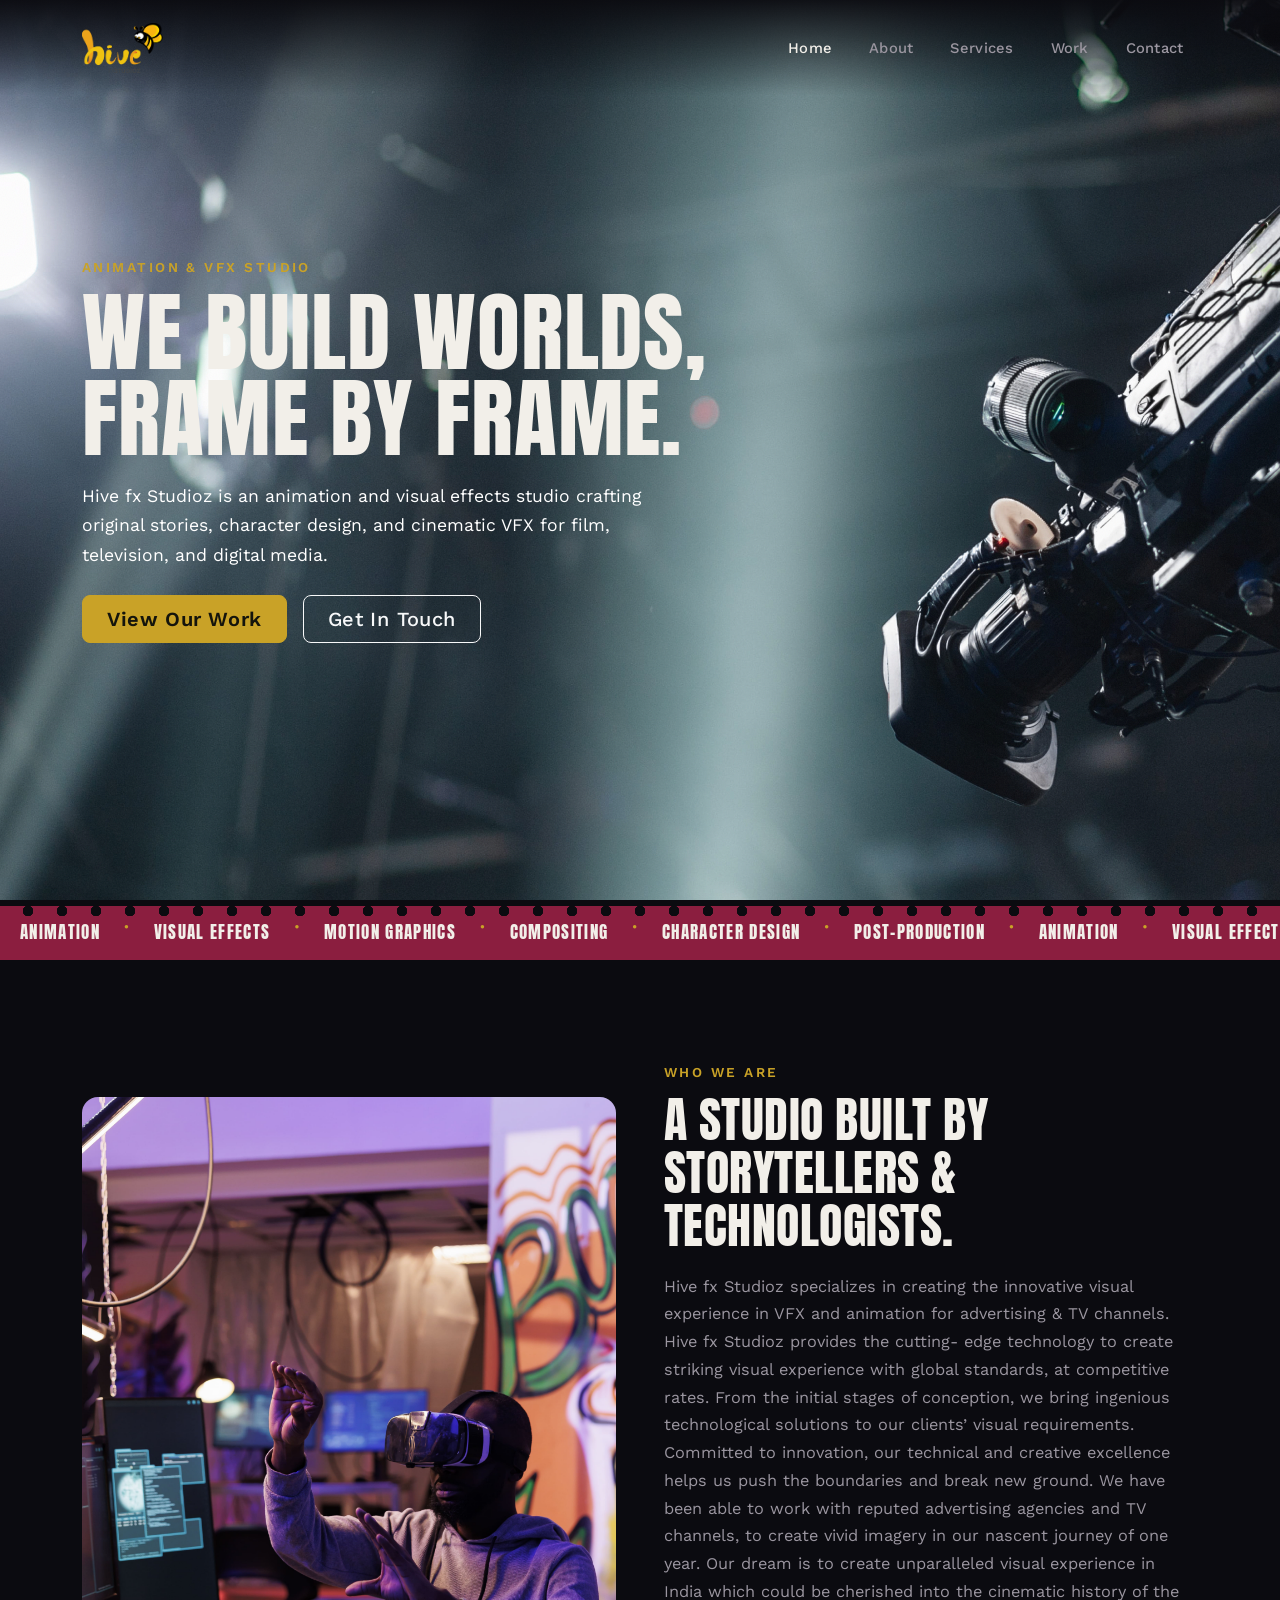
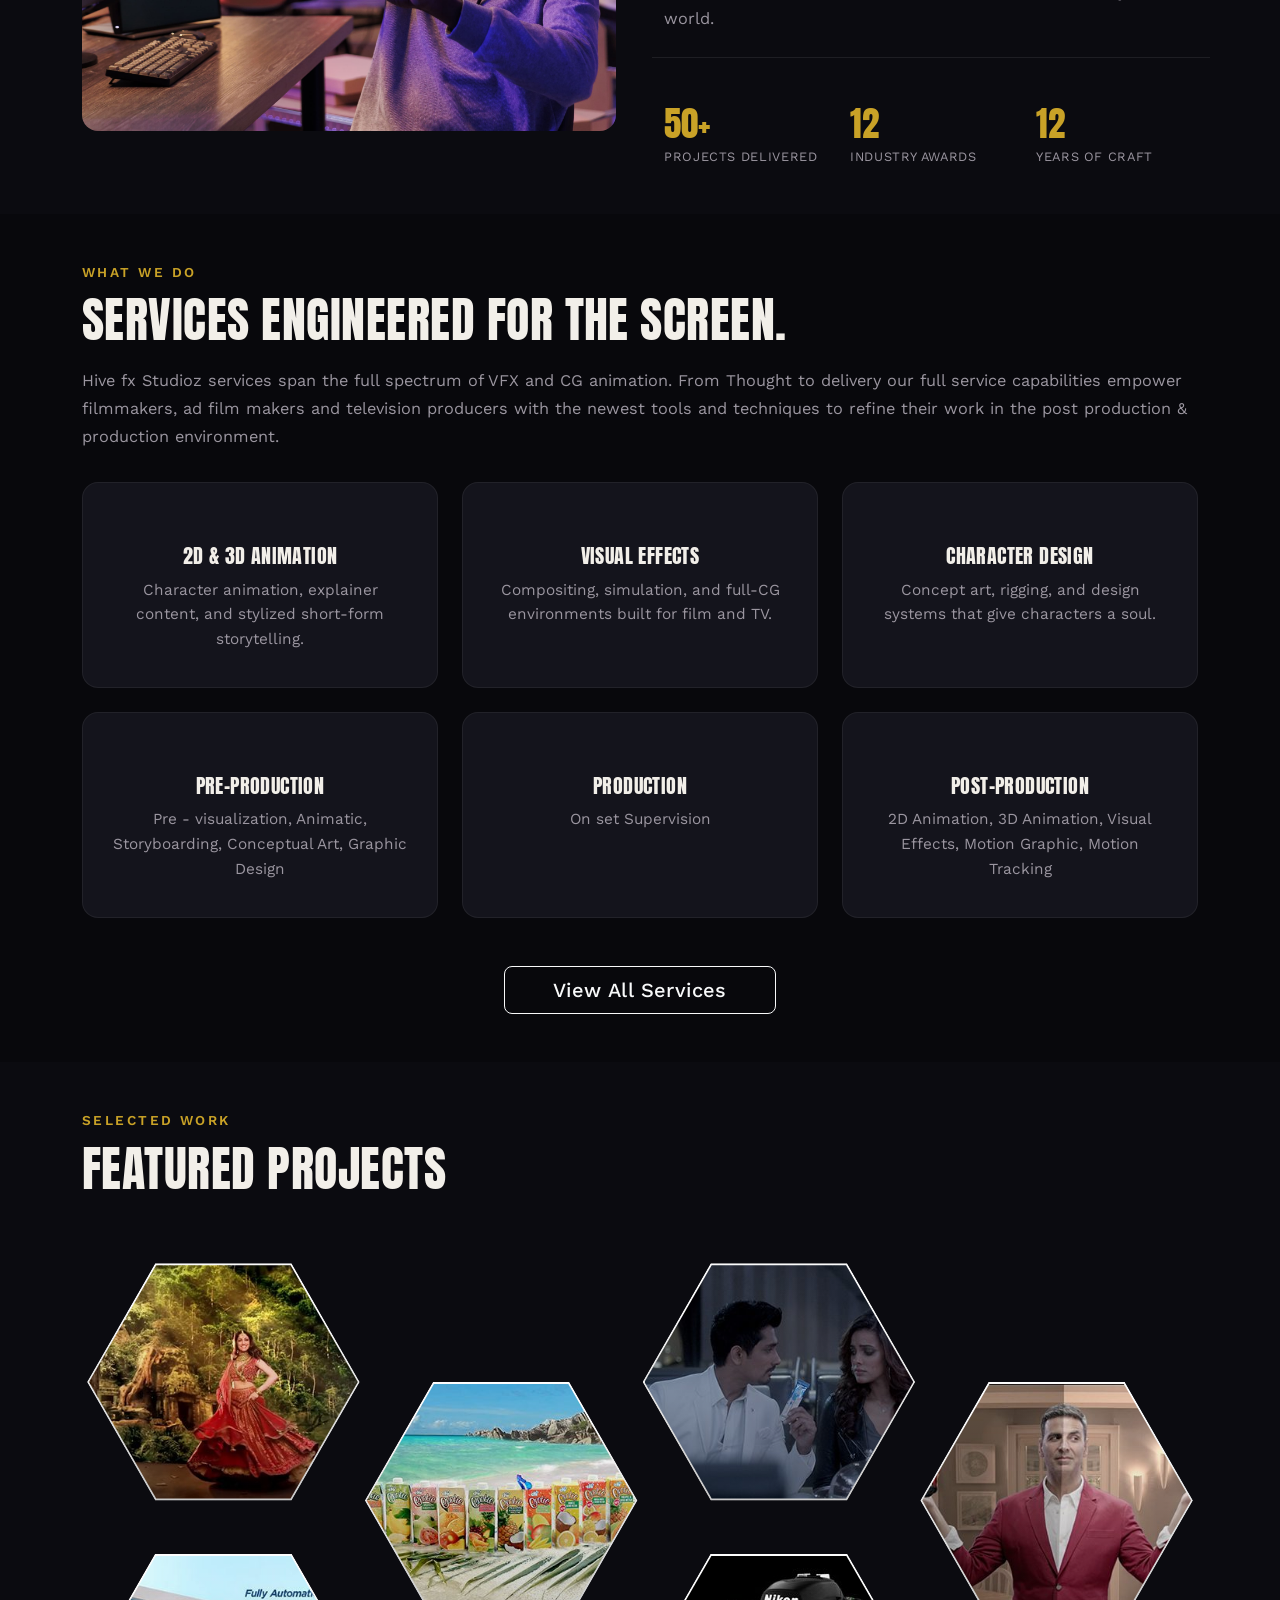
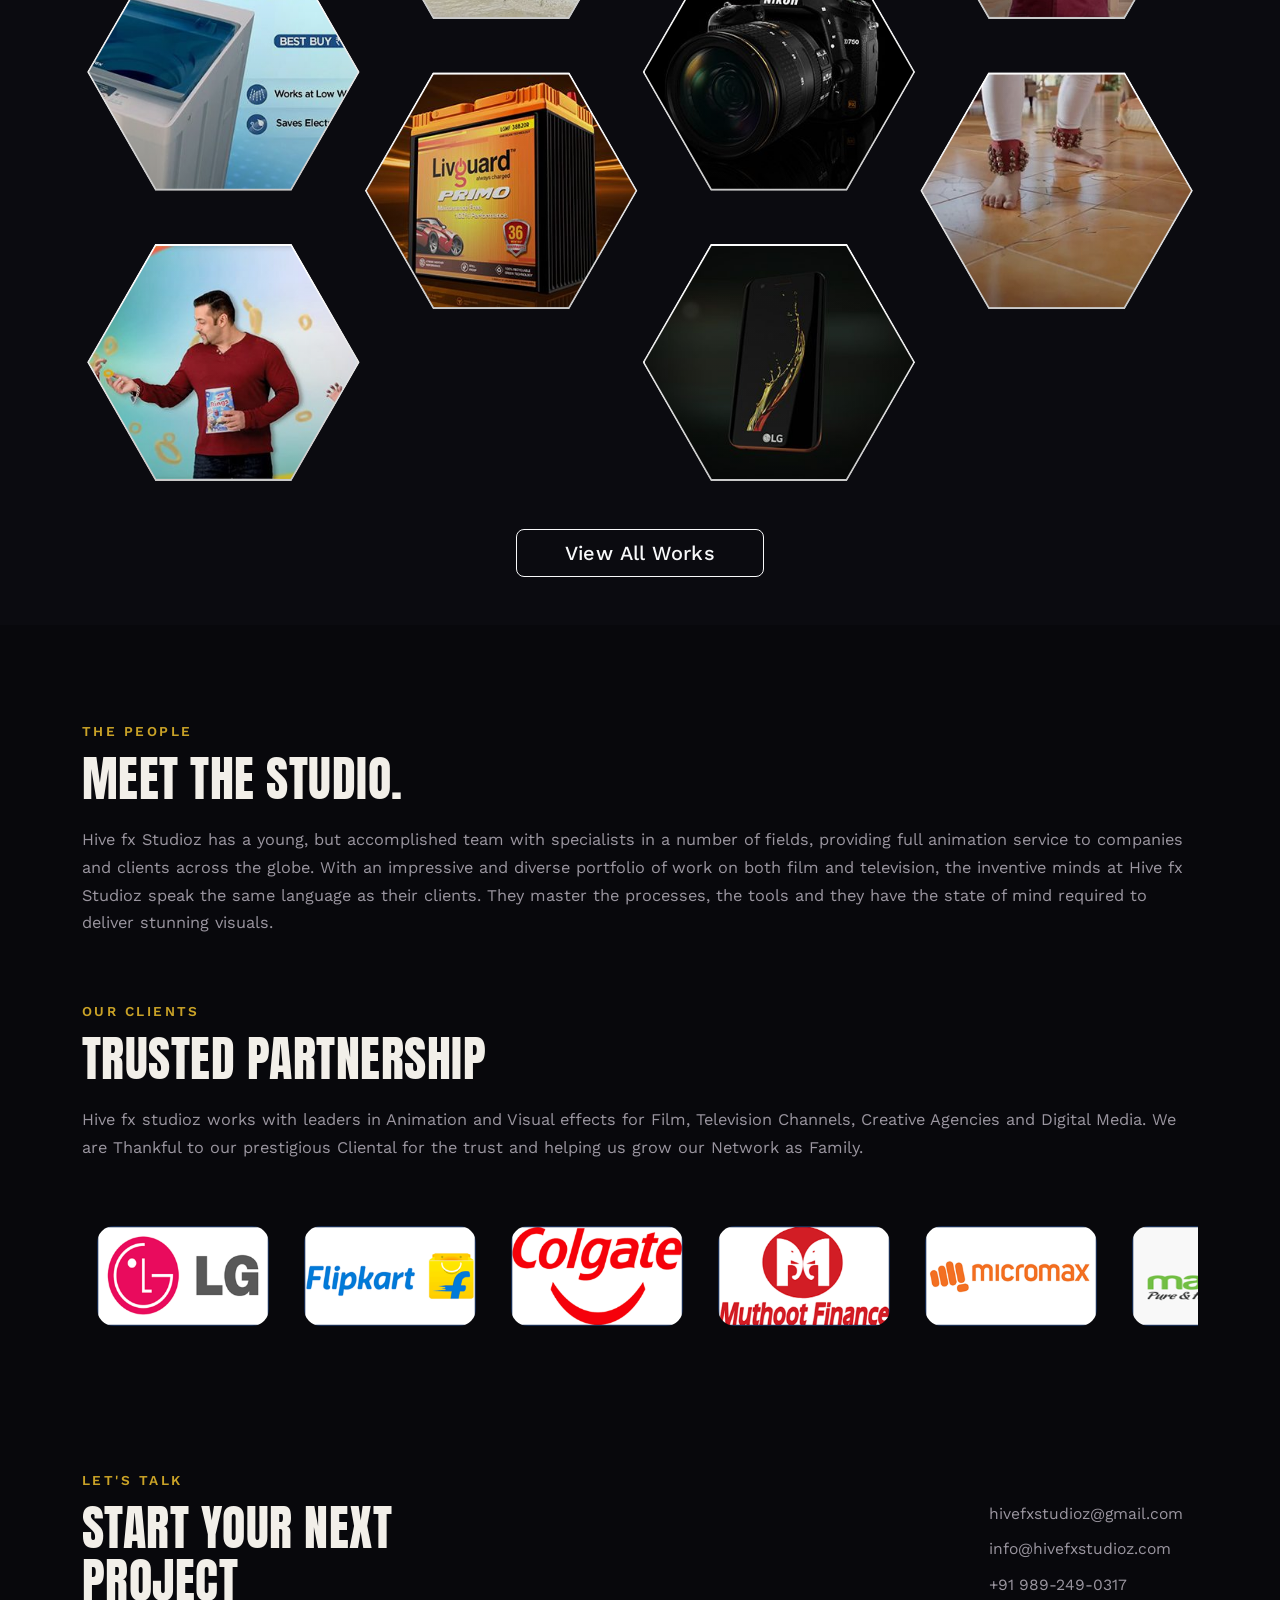
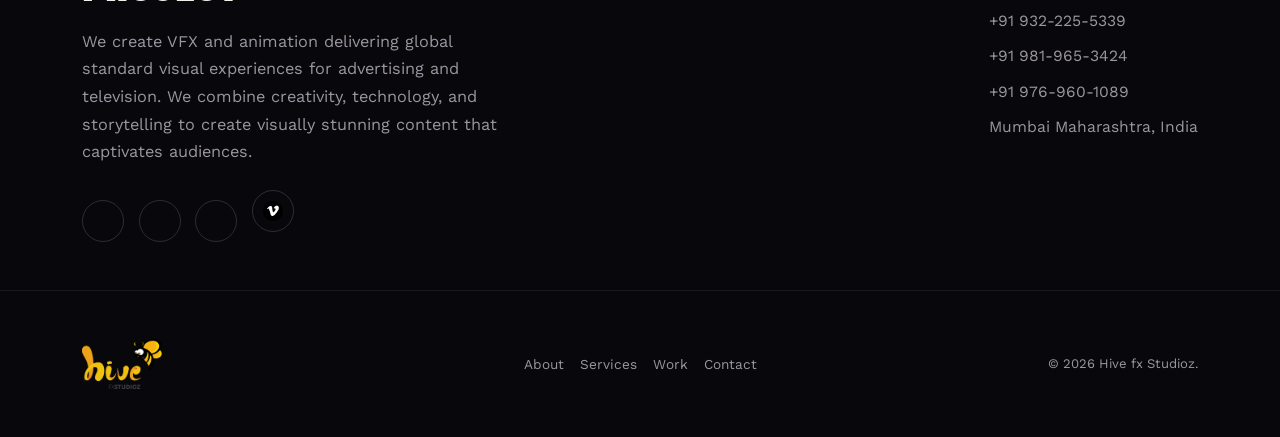
==== commit f415f055: "changes" ====
--- a/index.html
+++ b/index.html
@@ -113,7 +113,7 @@
             <div class="stat-label">Industry Awards</div>
           </div>
           <div class="col-4">
-            <div class="stat-number">8</div>
+            <div class="stat-number">12</div>
             <div class="stat-label">Years of Craft</div>
           </div>
         </div>
@@ -220,134 +220,156 @@
         </a>
 
         <!-- Project 2 -->
-        <a href="projects/product-campaign.html"
+        <a href="javascript:void(0)"
            class="project-card"
            aria-label="View Product Campaign project">
           <img src="./images/projects/2.jpg"
                alt="Product campaign">
           <div class="project-overlay">
-            
-            <span class="view-project">View Project ↗</span>
+                  <span class="view-project"
+                      data-video="https://www.youtube.com/embed/6JqU3UWkoSw?si=GQpT44zpOSuVjrXx">
+                    View Project ↗
+                </span>
           </div>
         </a>
 
         <!-- Project 3 -->
-        <a href="projects/photography.html"
+        <a href="javascript:void(0)"
            class="project-card"
            aria-label="View Photography project">
           <img src="./images/projects/3.jpg"
                alt="Photography project">
           <div class="project-overlay">
-           
-            <span class="view-project">View Project ↗</span>
+                 <span class="view-project"
+                      data-video="https://www.youtube.com/embed/6JqU3UWkoSw?si=GQpT44zpOSuVjrXx">
+                    View Project ↗
+                </span>
           </div>
         </a>
 
         <!-- Project 4 -->
-        <a href="projects/film-production.html"
+        <a href="javascript:void(0)"
            class="project-card"
            aria-label="View Film Production project">
           <img src="./images/projects/4.jpg"
                alt="Film production project">
           <div class="project-overlay">
-           
-            <span class="view-project">View Project ↗</span>
+                 <span class="view-project"
+                      data-video="https://www.youtube.com/embed/6JqU3UWkoSw?si=GQpT44zpOSuVjrXx">
+                    View Project ↗
+                </span>
           </div>
         </a>
 
         <!-- Project 5 -->
-        <a href="projects/digital-experience.html"
+        <a href="javascript:void(0)"
            class="project-card mt-5"
            aria-label="View Digital Experience project">
           <img src="./images/projects/5.jpg"
                alt="Digital experience">
           <div class="project-overlay">
-           
-            <span class="view-project">View Project ↗</span>
+                 <span class="view-project"
+                      data-video="https://www.youtube.com/embed/Jnf784JuH50?si=LF7yu3ou00fHZLyW">
+                    View Project ↗
+                </span>
           </div>
         </a>
 
         <!-- Project 6 -->
-        <a href="projects/technology.html"
+        <a href="javascript:void(0)"
            class="project-card mt-5"
            aria-label="View Technology project">
           <img src="./images/projects/6.jpg"
                alt="Technology project">
           <div class="project-overlay">
-           
-            <span class="view-project">View Project ↗</span>
+                 <span class="view-project"
+                      data-video="https://www.youtube.com/embed/gnv45rBfnE0?si=xM-hJ2f-smmeDNvJ">
+                    View Project ↗
+                </span>
           </div>
         </a>
 
         <!-- Project 7 -->
-        <a href="projects/food-campaign.html"
+        <a href="javascript:void(0)"
            class="project-card mt-5"
            aria-label="View Food Campaign project">
           <img src="./images/projects/7.jpg"
                alt="Food campaign">
           <div class="project-overlay">
-           
-            <span class="view-project">View Project ↗</span>
+                 <span class="view-project"
+                      data-video="https://www.youtube.com/embed/yRcMkKZ6Pd0?si=GljDoW67ph5QeSao">
+                    View Project ↗
+                </span>
           </div>
         </a>
 
         <!-- Project 8 -->
-        <a href="projects/lifestyle.html"
+        <a href="javascript:void(0)"
            class="project-card mt-5"
            aria-label="View Lifestyle Campaign project">
           <img src="./images/projects/8.jpg"
                alt="Lifestyle campaign">
           <div class="project-overlay">
-           
-            <span class="view-project">View Project ↗</span>
+                 <span class="view-project"
+                      data-video="https://www.youtube.com/embed/vUu09of32iI?si=JpuCawfLGoy8UWT9">
+                    View Project ↗
+                </span>
           </div>
         </a>
 
         <!-- Project 9 -->
-        <a href="projects/social-media.html"
+        <a href="javascript:void(0)"
            class="project-card mt-5"
            aria-label="View Social Media project">
           <img src="./images/projects/9.jpg"
                alt="Social media campaign">
           <div class="project-overlay">
-        
-            <span class="view-project">View Project ↗</span>
+              <span class="view-project"
+                      data-video="https://www.youtube.com/embed/W9vLF1W98co?si=uCysuUmXoca9b--J">
+                    View Project ↗
+                </span>
           </div>
         </a>
 
         <!-- Project 10 -->
-        <a href="projects/events.html"
+        <a href="javascript:void(0)"
            class="project-card"
            aria-label="View Events project" style="visibility: hidden;">
           <img src="./images/projects/10.jpg"
                alt="Events project">
           <div class="project-overlay">
-       
-            <span class="view-project">View Project ↗</span>
+             <span class="view-project"
+                      data-video="https://www.youtube.com/embed/6JqU3UWkoSw?si=GQpT44zpOSuVjrXx">
+                    View Project ↗
+                </span>
           </div>
         </a>
 
         <!-- Project 11 -->
-        <a href="projects/travel.html"
+        <a href="javascript:void(0)"
            class="project-card mt-5"
            aria-label="View Travel Campaign project">
-          <img src="https://images.unsplash.com/photo-1507525428034-b723cf961d3e?auto=format&fit=crop&w=900&q=85"
+          <img src="./images/projects/12.jpg"
                alt="Travel campaign">
           <div class="project-overlay">
-         
-            <span class="view-project">View Project ↗</span>
+               <span class="view-project"
+                      data-video="https://www.youtube.com/embed/kqxWkRAmKn8?si=IYcWLLQ5pGFAI5Vy">
+                    View Project ↗
+                </span>
           </div>
         </a>
 
         <!-- Project 12 -->
-        <a href="projects/creative-films.html"
+        <a href="javascript:void(0)"
            class="project-card"
            aria-label="View Creative Films project" style="visibility: hidden;">
           <img src="https://images.unsplash.com/photo-1492619375914-88005aa9e8fb?auto=format&fit=crop&w=900&q=85"
                alt="Creative film project">
           <div class="project-overlay">
-      
-            <span class="view-project">View Project ↗</span>
+            <span class="view-project"
+                      data-video="https://www.youtube.com/embed/6JqU3UWkoSw?si=GQpT44zpOSuVjrXx">
+                    View Project ↗
+                </span>
           </div>
         </a>
 
@@ -424,60 +446,66 @@
     </div>
     <div class="logos">
       <div class="logo_items">
-        <img src="https://navneetdwivedi.github.io/Logo_Slider/logo.png">
-        <img src="https://navneetdwivedi.github.io/Logo_Slider/logo.png">
-        <img src="https://navneetdwivedi.github.io/Logo_Slider/logo.png">
-        <img src="https://navneetdwivedi.github.io/Logo_Slider/logo.png">
-        <img src="https://navneetdwivedi.github.io/Logo_Slider/logo.png">
-        <img src="https://navneetdwivedi.github.io/Logo_Slider/logo.png">
-        <img src="https://navneetdwivedi.github.io/Logo_Slider/logo.png">
-        <img src="https://navneetdwivedi.github.io/Logo_Slider/logo.png">
-        <img src="https://navneetdwivedi.github.io/Logo_Slider/logo.png">
-        <img src="https://navneetdwivedi.github.io/Logo_Slider/logo.png">
-        <img src="https://navneetdwivedi.github.io/Logo_Slider/logo.png">
-        <img src="https://navneetdwivedi.github.io/Logo_Slider/logo.png">
-        <img src="https://navneetdwivedi.github.io/Logo_Slider/logo.png">
-        <img src="https://navneetdwivedi.github.io/Logo_Slider/logo.png">
-        <img src="https://navneetdwivedi.github.io/Logo_Slider/logo.png">
-        <img src="https://navneetdwivedi.github.io/Logo_Slider/logo.png">
-        <img src="https://navneetdwivedi.github.io/Logo_Slider/logo.png">
-        <img src="https://navneetdwivedi.github.io/Logo_Slider/logo.png">
-        <img src="https://navneetdwivedi.github.io/Logo_Slider/logo.png">
-        <img src="https://navneetdwivedi.github.io/Logo_Slider/logo.png">
-        <img src="https://navneetdwivedi.github.io/Logo_Slider/logo.png">
-        <img src="https://navneetdwivedi.github.io/Logo_Slider/logo.png">
-        <img src="https://navneetdwivedi.github.io/Logo_Slider/logo.png">
-        <img src="https://navneetdwivedi.github.io/Logo_Slider/logo.png">
-        <img src="https://navneetdwivedi.github.io/Logo_Slider/logo.png">
-
+        <img src="./images/clients/1.png">
+        <img src="./images/clients/2.png">
+        <img src="./images/clients/3.png">
+        <img src="./images/clients/5.png">
+        <img src="./images/clients/6.png">
+        <img src="./images/clients/7.png">
+        <img src="./images/clients/8.png">
+        <img src="./images/clients/9.png">
+        <img src="./images/clients/10.png">
+        <img src="./images/clients/11.png">
+        <img src="./images/clients/12.png">
+        <img src="./images/clients/13.png">
+        <img src="./images/clients/14.png">
+        <img src="./images/clients/15.png">
+        <img src="./images/clients/16.png">
+        <img src="./images/clients/17.png">
+        <img src="./images/clients/18.png">
+        <img src="./images/clients/19.png">
+        <img src="./images/clients/20.png">
+        <img src="./images/clients/21.png">
+        <img src="./images/clients/22.png">
+        <img src="./images/clients/23.png">
+        <img src="./images/clients/24.png">
+        <img src="./images/clients/25.png">
+        <img src="./images/clients/26.png">
+        <img src="./images/clients/27.png">
+        <img src="./images/clients/28.png">
+        <img src="./images/clients/29.png">
+        <img src="./images/clients/30.png">
       </div>
       <div class="logo_items">
-        <img src="https://navneetdwivedi.github.io/Logo_Slider/logo.png">
-        <img src="https://navneetdwivedi.github.io/Logo_Slider/logo.png">
-        <img src="https://navneetdwivedi.github.io/Logo_Slider/logo.png">
-        <img src="https://navneetdwivedi.github.io/Logo_Slider/logo.png">
-        <img src="https://navneetdwivedi.github.io/Logo_Slider/logo.png">
-        <img src="https://navneetdwivedi.github.io/Logo_Slider/logo.png">
-        <img src="https://navneetdwivedi.github.io/Logo_Slider/logo.png">
-        <img src="https://navneetdwivedi.github.io/Logo_Slider/logo.png">
-        <img src="https://navneetdwivedi.github.io/Logo_Slider/logo.png">
-        <img src="https://navneetdwivedi.github.io/Logo_Slider/logo.png">
-        <img src="https://navneetdwivedi.github.io/Logo_Slider/logo.png">
-        <img src="https://navneetdwivedi.github.io/Logo_Slider/logo.png">
-        <img src="https://navneetdwivedi.github.io/Logo_Slider/logo.png">
-        <img src="https://navneetdwivedi.github.io/Logo_Slider/logo.png">
-        <img src="https://navneetdwivedi.github.io/Logo_Slider/logo.png">
-        <img src="https://navneetdwivedi.github.io/Logo_Slider/logo.png">
-        <img src="https://navneetdwivedi.github.io/Logo_Slider/logo.png">
-        <img src="https://navneetdwivedi.github.io/Logo_Slider/logo.png">
-        <img src="https://navneetdwivedi.github.io/Logo_Slider/logo.png">
-        <img src="https://navneetdwivedi.github.io/Logo_Slider/logo.png">
-        <img src="https://navneetdwivedi.github.io/Logo_Slider/logo.png">
-        <img src="https://navneetdwivedi.github.io/Logo_Slider/logo.png">
-        <img src="https://navneetdwivedi.github.io/Logo_Slider/logo.png">
-        <img src="https://navneetdwivedi.github.io/Logo_Slider/logo.png">
-        <img src="https://navneetdwivedi.github.io/Logo_Slider/logo.png">
-
+        <img src="./images/clients/1.png">
+        <img src="./images/clients/2.png">
+        <img src="./images/clients/3.png">
+        <img src="./images/clients/5.png">
+        <img src="./images/clients/6.png">
+        <img src="./images/clients/7.png">
+        <img src="./images/clients/8.png">
+        <img src="./images/clients/9.png">
+        <img src="./images/clients/10.png">
+        <img src="./images/clients/11.png">
+        <img src="./images/clients/12.png">
+        <img src="./images/clients/13.png">
+        <img src="./images/clients/14.png">
+        <img src="./images/clients/15.png">
+        <img src="./images/clients/16.png">
+        <img src="./images/clients/17.png">
+        <img src="./images/clients/18.png">
+        <img src="./images/clients/19.png">
+        <img src="./images/clients/20.png">
+        <img src="./images/clients/21.png">
+        <img src="./images/clients/22.png">
+        <img src="./images/clients/23.png">
+        <img src="./images/clients/24.png">
+        <img src="./images/clients/25.png">
+        <img src="./images/clients/26.png">
+        <img src="./images/clients/27.png">
+        <img src="./images/clients/28.png">
+        <img src="./images/clients/29.png">
+        <img src="./images/clients/30.png">
       </div>
     </div>
   </div>
@@ -594,11 +622,10 @@
       </div>
       <div class="col-lg-4">
         <ul class="footer-nav list-unstyled d-flex flex-wrap gap-3 justify-content-lg-center mb-0 mob-cent">
-          <li><a href="#about">About</a></li>
-          <li><a href="#services">Services</a></li>
-          <li><a href="#portfolio">Work</a></li>
-          <li><a href="#team">Team</a></li>
-          <li><a href="#contact">Contact</a></li>
+          <li><a href="./about.html">About</a></li>
+          <li><a href="./services.html">Services</a></li>
+          <li><a href="./work.html">Work</a></li>
+          <li><a href="./contact.html">Contact</a></li>
         </ul>
       </div>
       <div class="col-lg-4 text-lg-end mob-cent">
--- a/style.css
+++ b/style.css
@@ -567,6 +567,11 @@
   min-height: 1.2rem;
 }
 
+.logo_items img{
+  border-radius: 17px;
+  margin: 0 15px;
+} 
+
 /* ================= FOOTER ================= */
 .footer {
   background-color: #08080C;
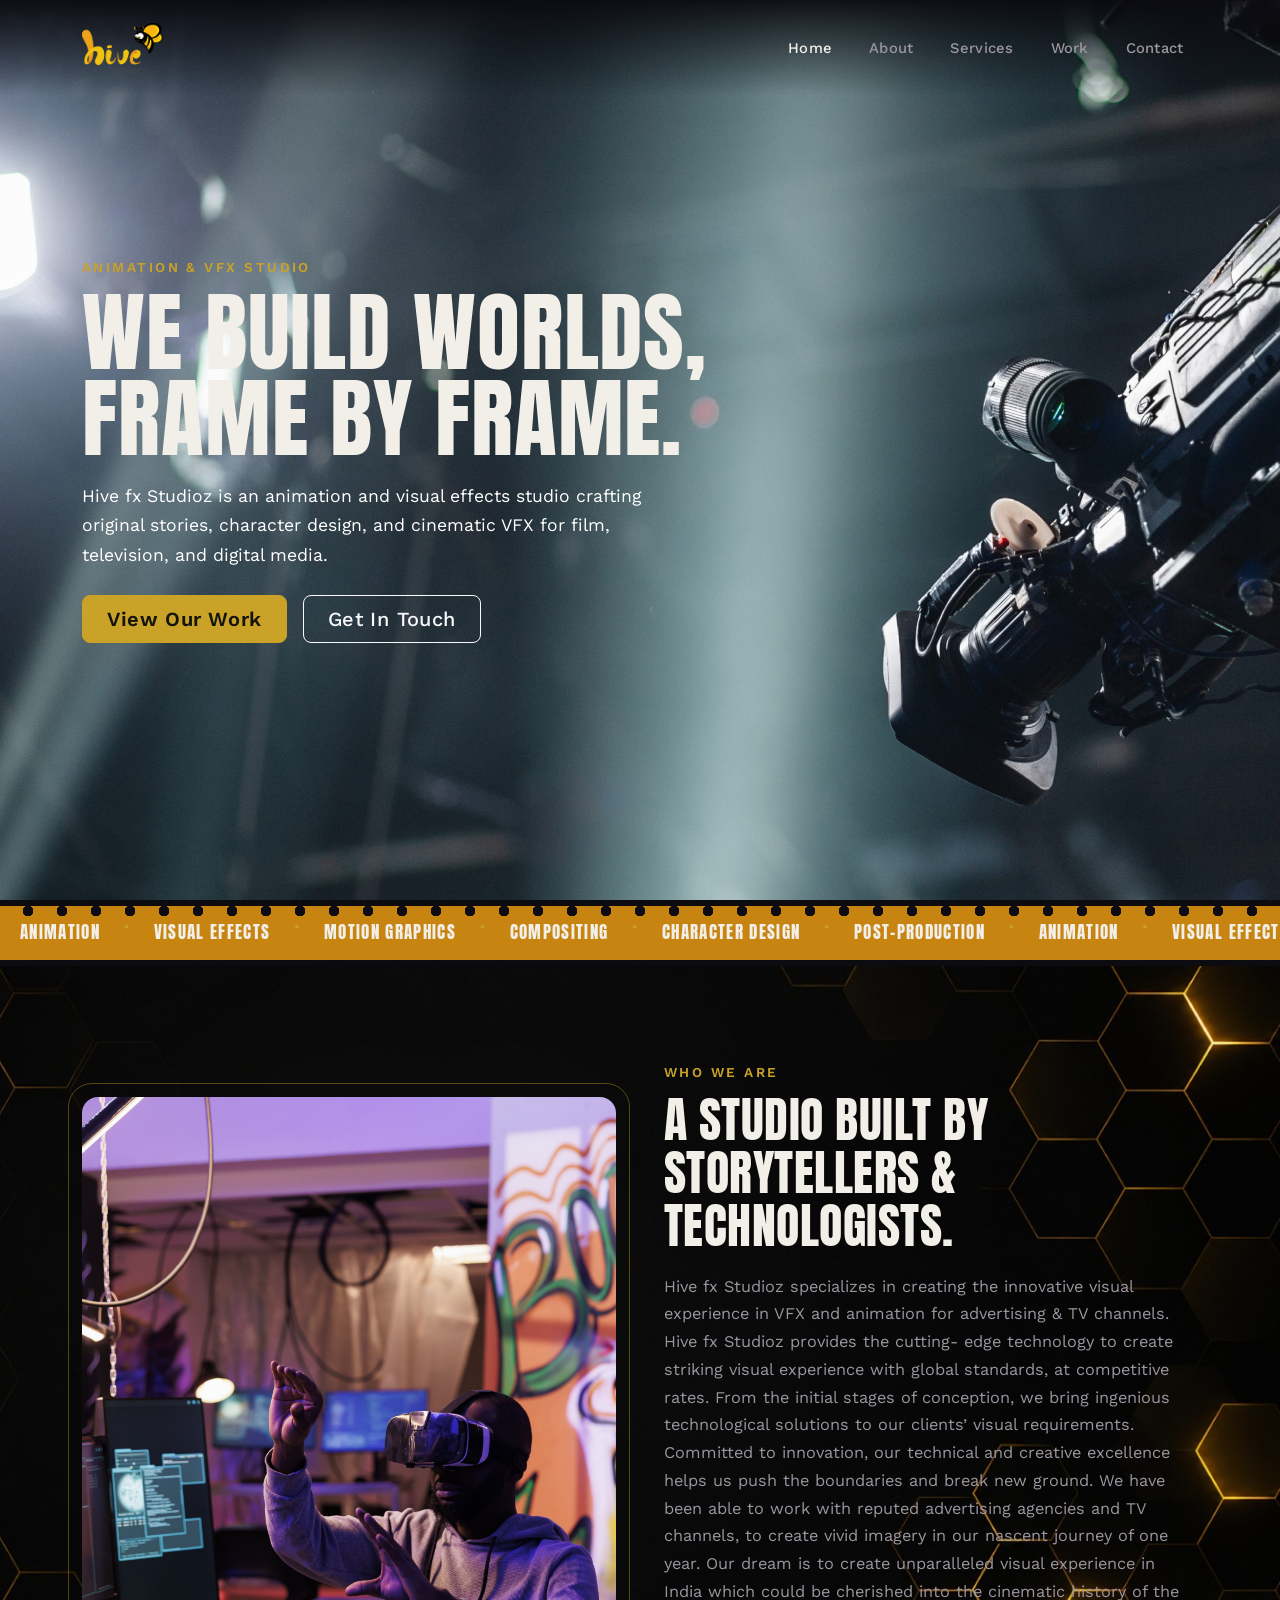
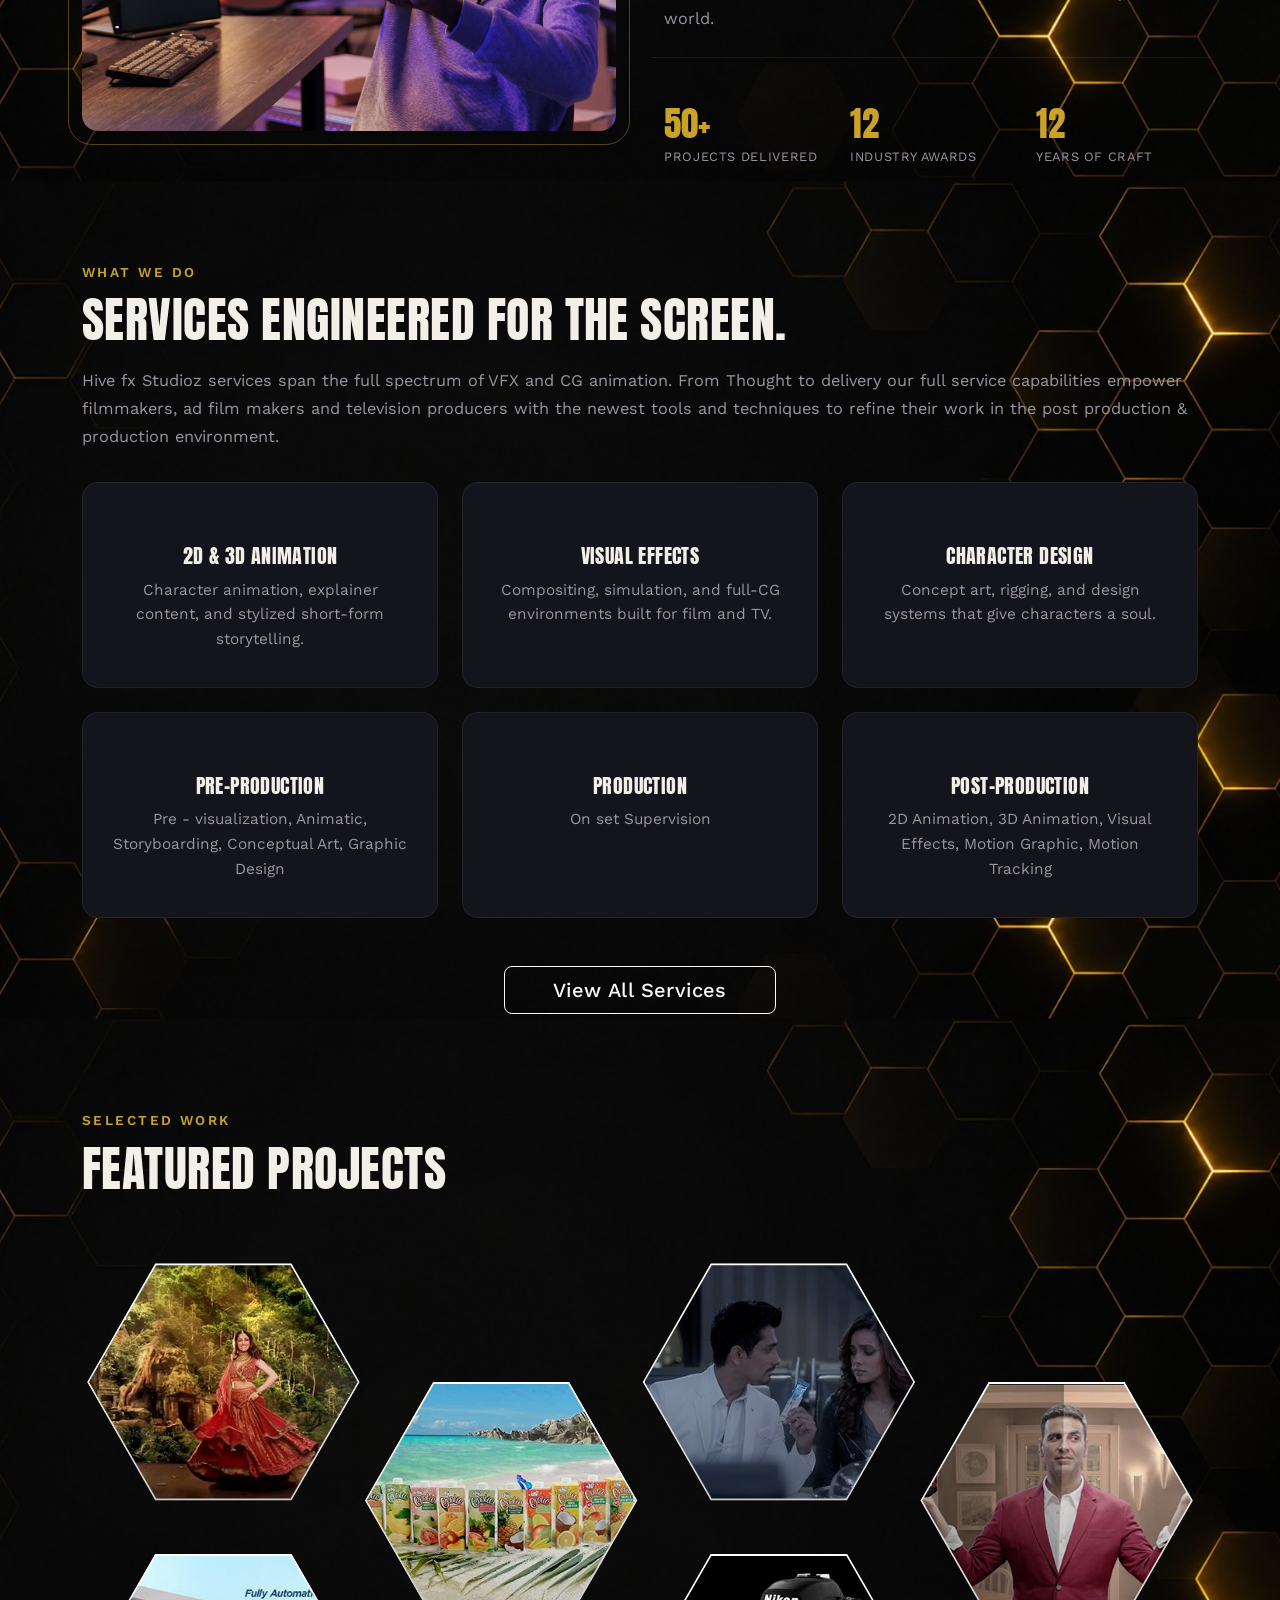
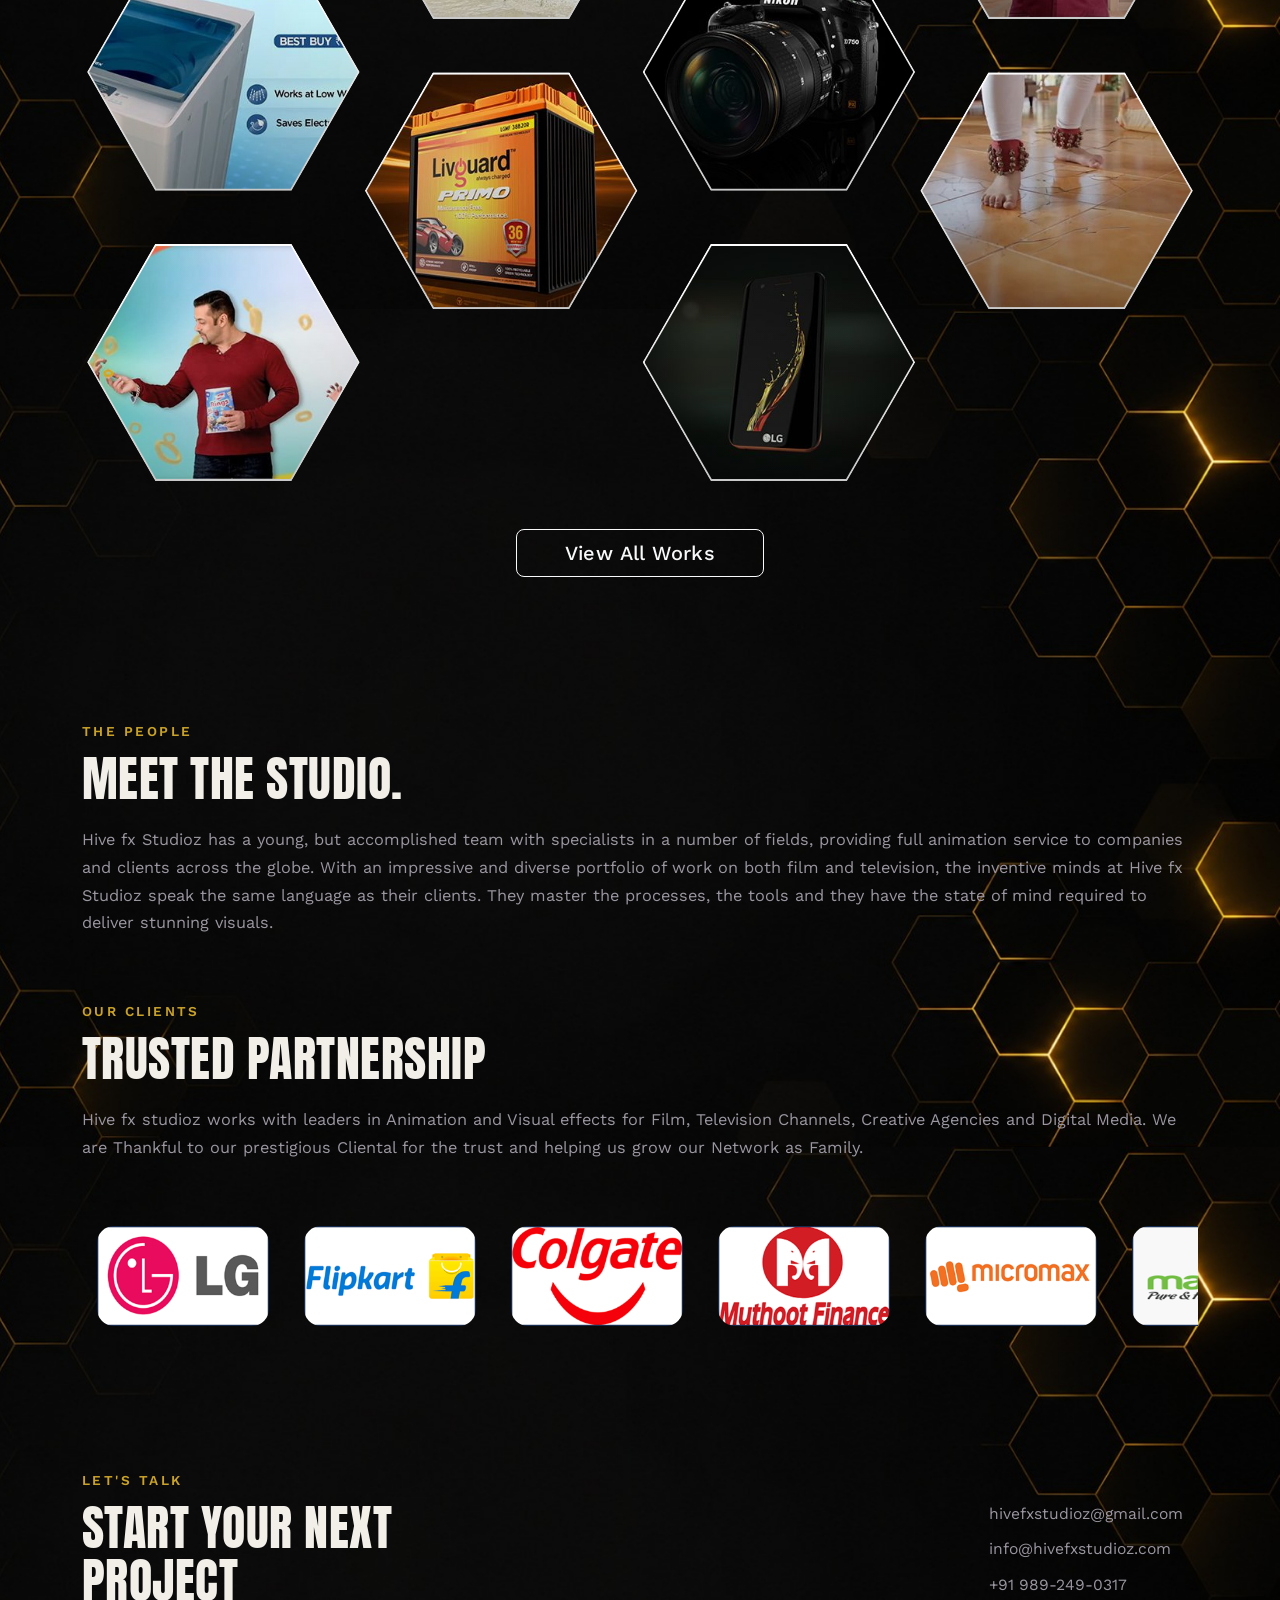
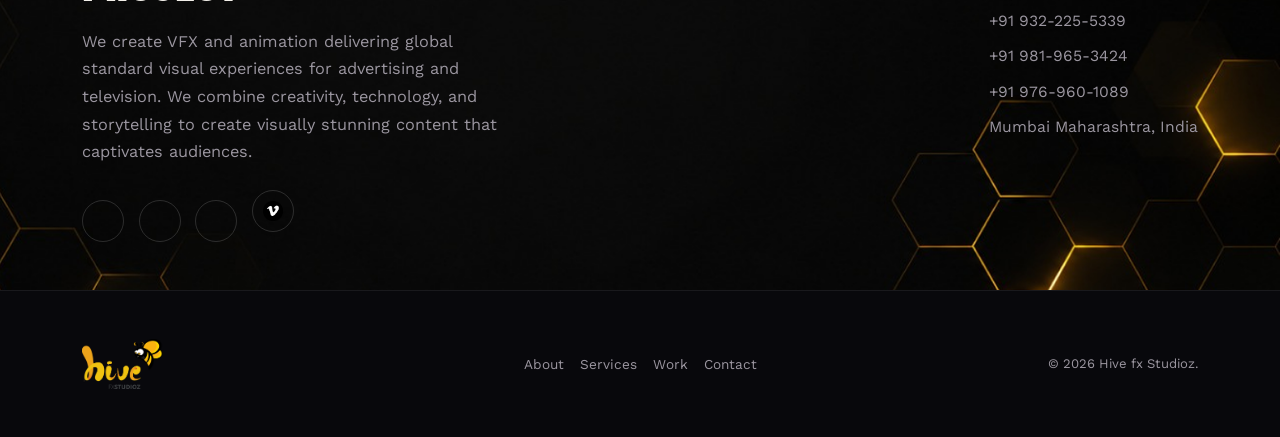
==== commit 420bacde: "changes" ====
--- a/index.html
+++ b/index.html
@@ -15,6 +15,11 @@
 
 <link rel="stylesheet" href="style.css">
 <link rel="stylesheet" href="carousel.css">
+<style>
+  body{
+    background-image: url('./images/Frame\ 68\ \(1\).png');
+    }
+</style>
 </head>
 <body>
 
--- a/style.css
+++ b/style.css
@@ -24,11 +24,26 @@
 }
 
 body {
-  background-color: var(--bg-black);
   color: var(--text-primary);
   font-family: var(--font-body);
   font-weight: 400;
   overflow-x: hidden;
+}
+
+body{
+    background-image: url('./images/bg.png');
+    background-repeat: no-repeat;
+    background-size: cover;
+    background-position: right;
+  }
+section{
+    background-color: transparent !important;
+}
+.interior-hero{
+  background-color: transparent !important;
+}
+.filmstrip {
+    background-color: #c78410 !important;
 }
 
 a {
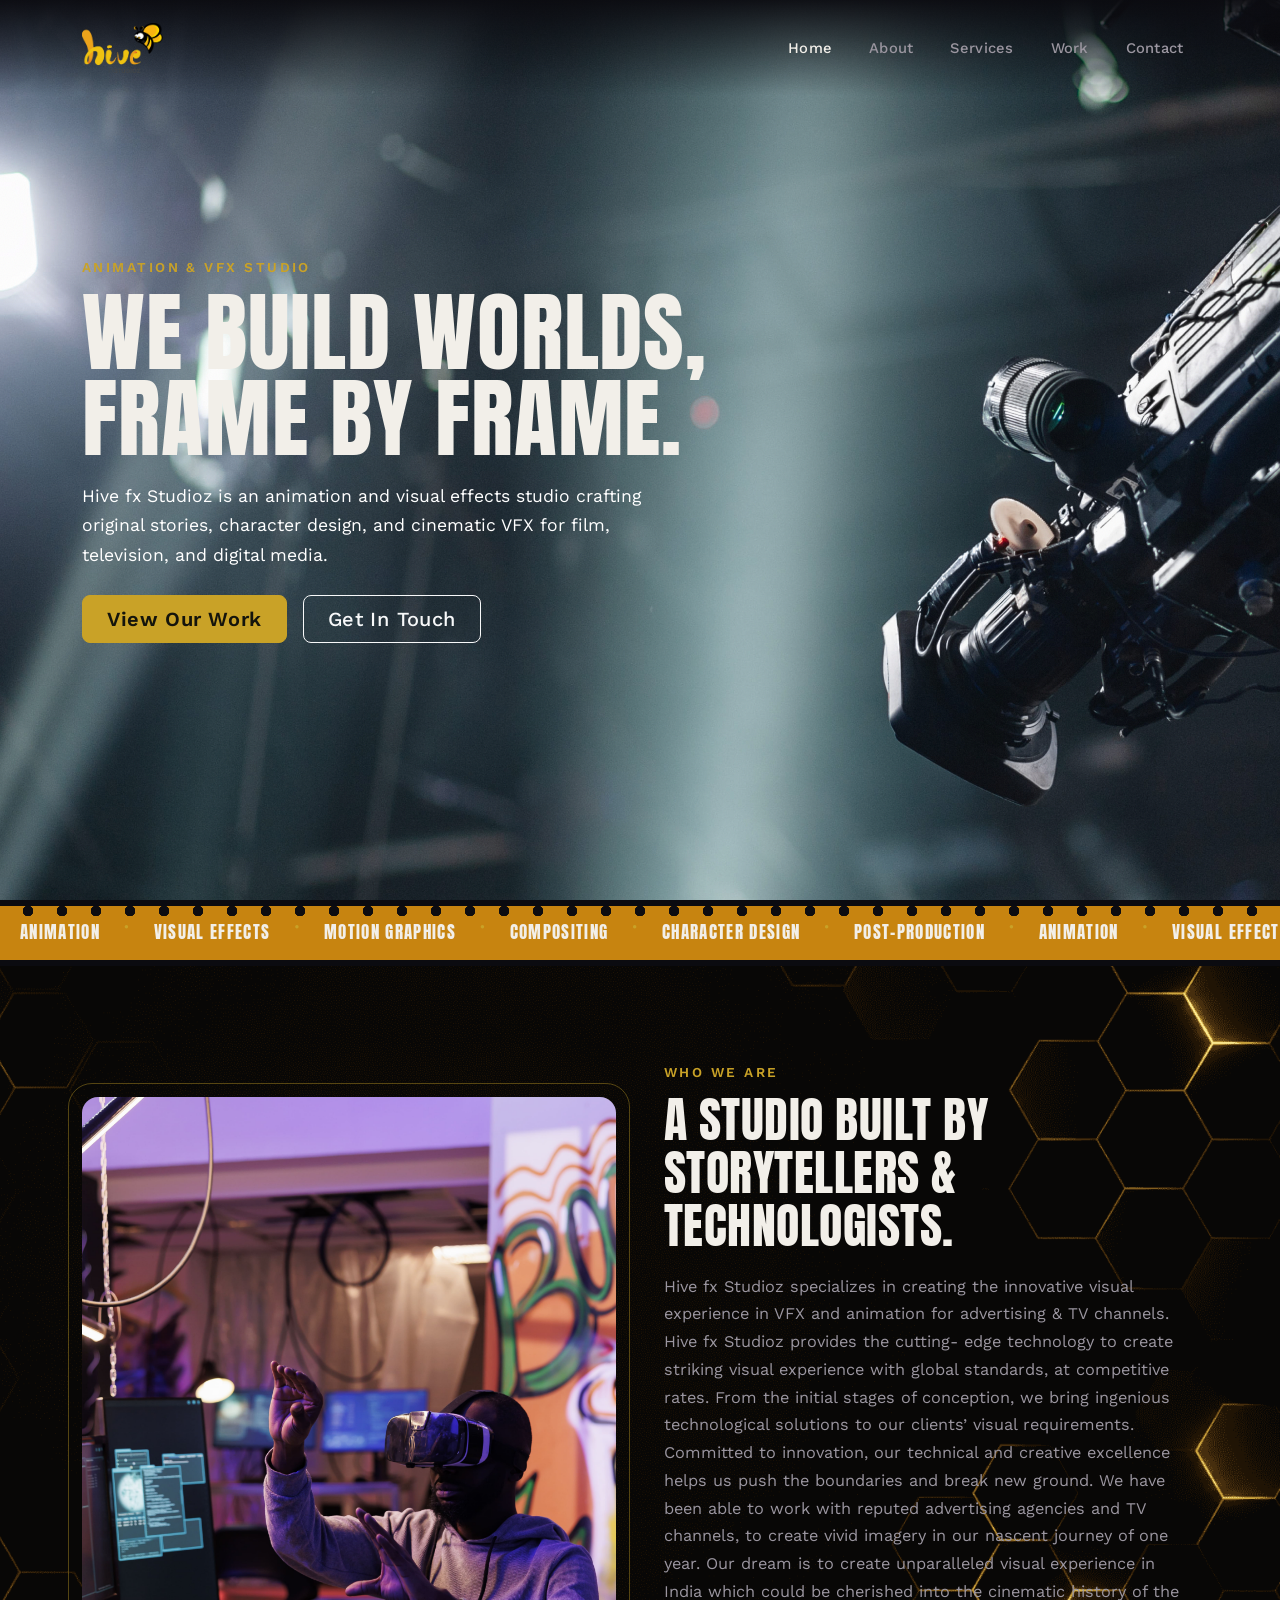
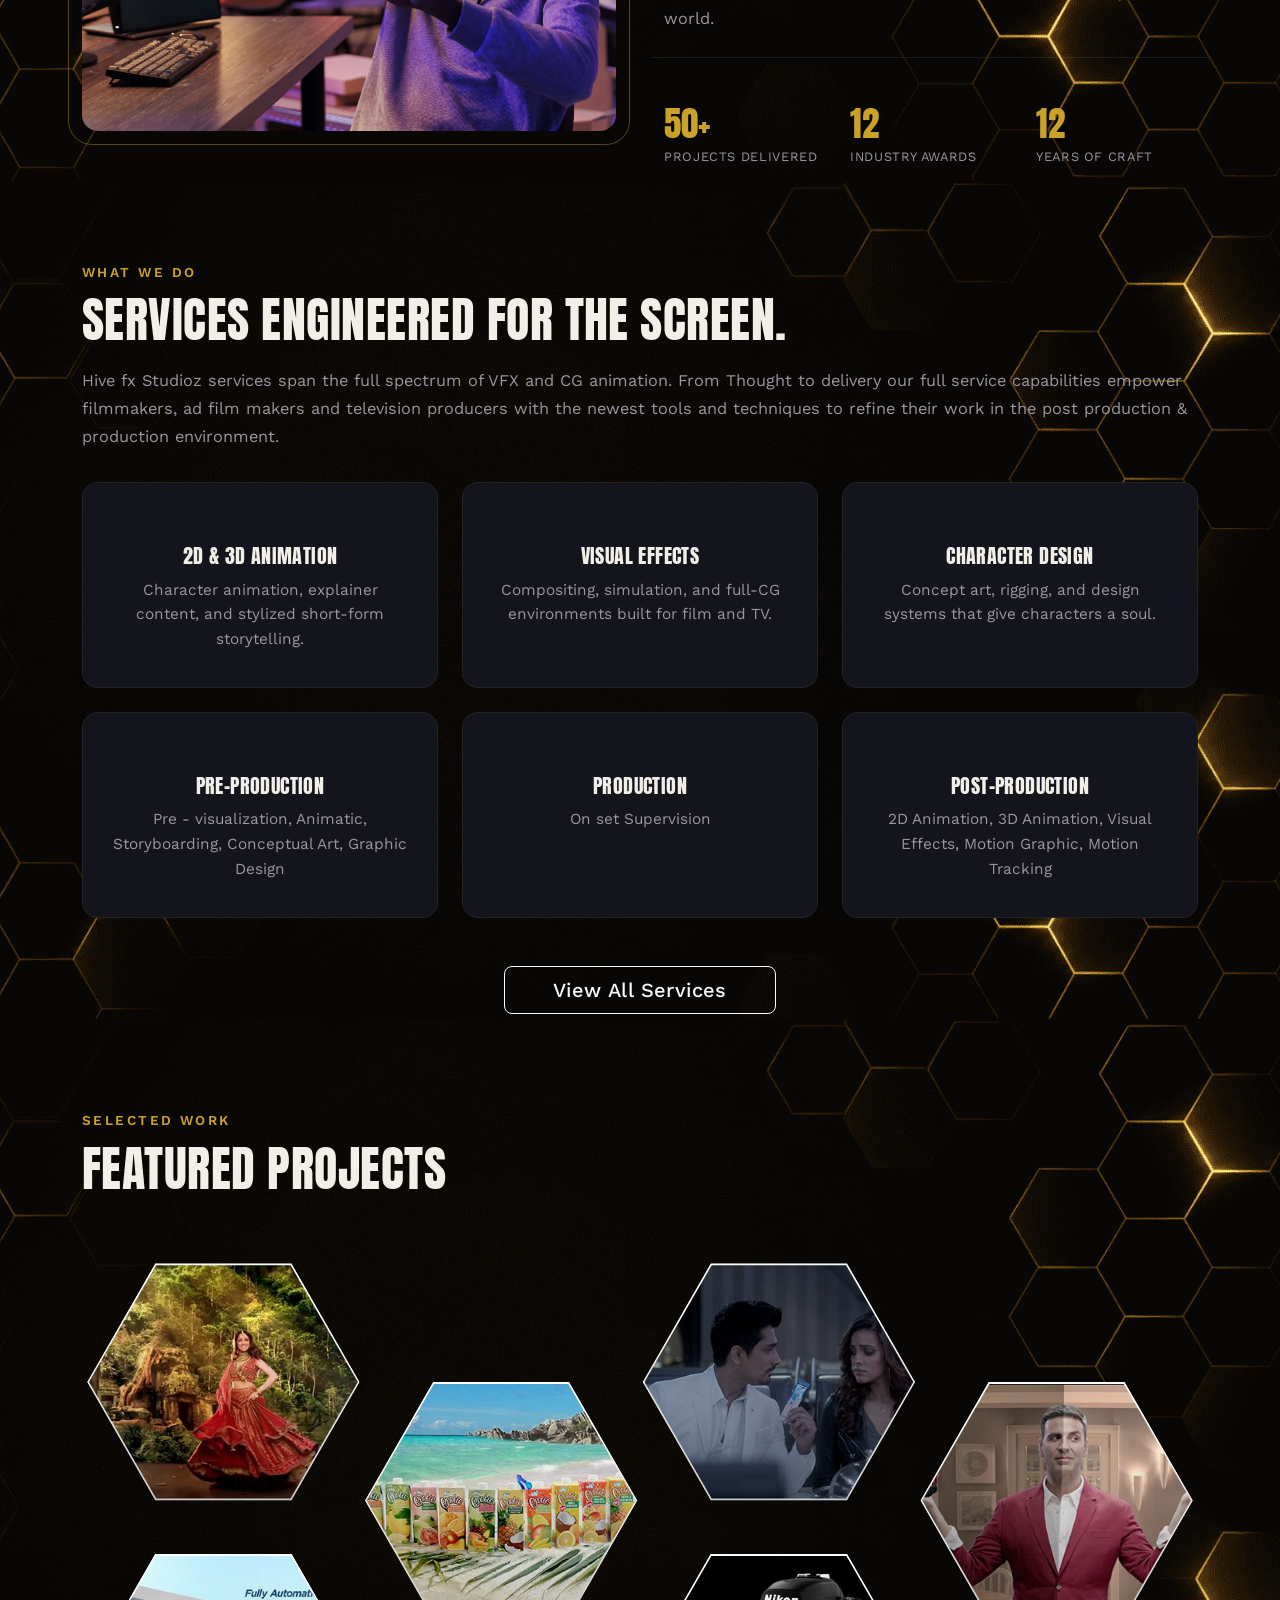
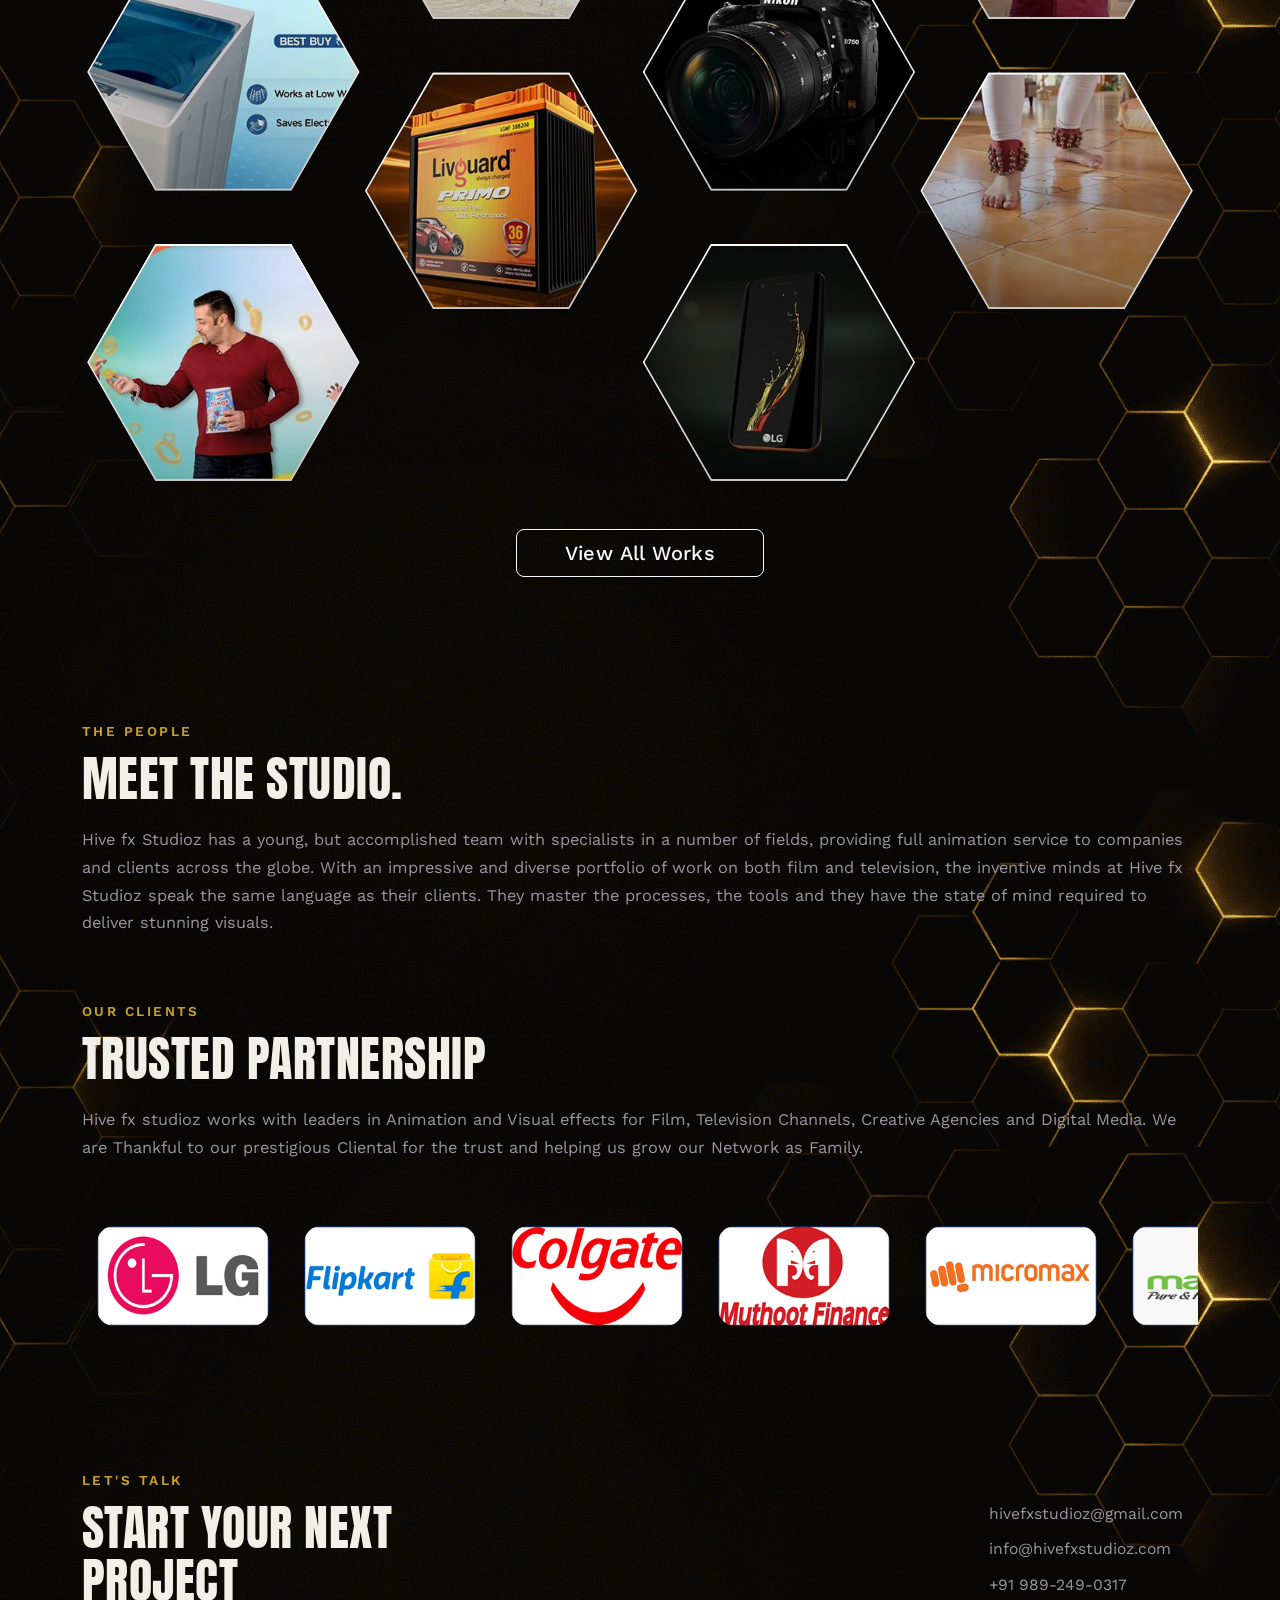
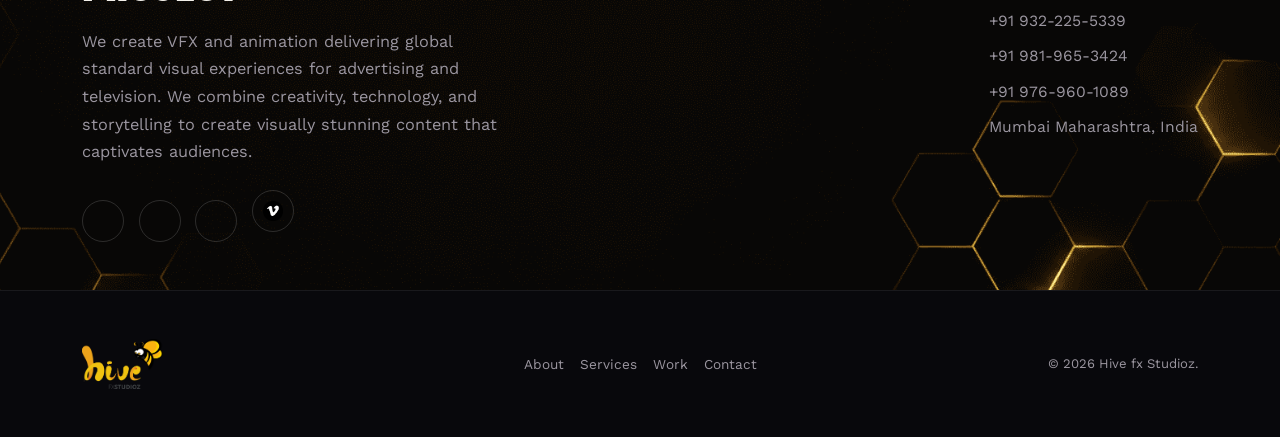
==== commit 16690389: "new bg added" ====
--- a/index.html
+++ b/index.html
@@ -17,7 +17,7 @@
 <link rel="stylesheet" href="carousel.css">
 <style>
   body{
-    background-image: url('./images/Frame\ 68\ \(1\).png');
+    background-image: url('./images/bgf.png');
     }
 </style>
 </head>
